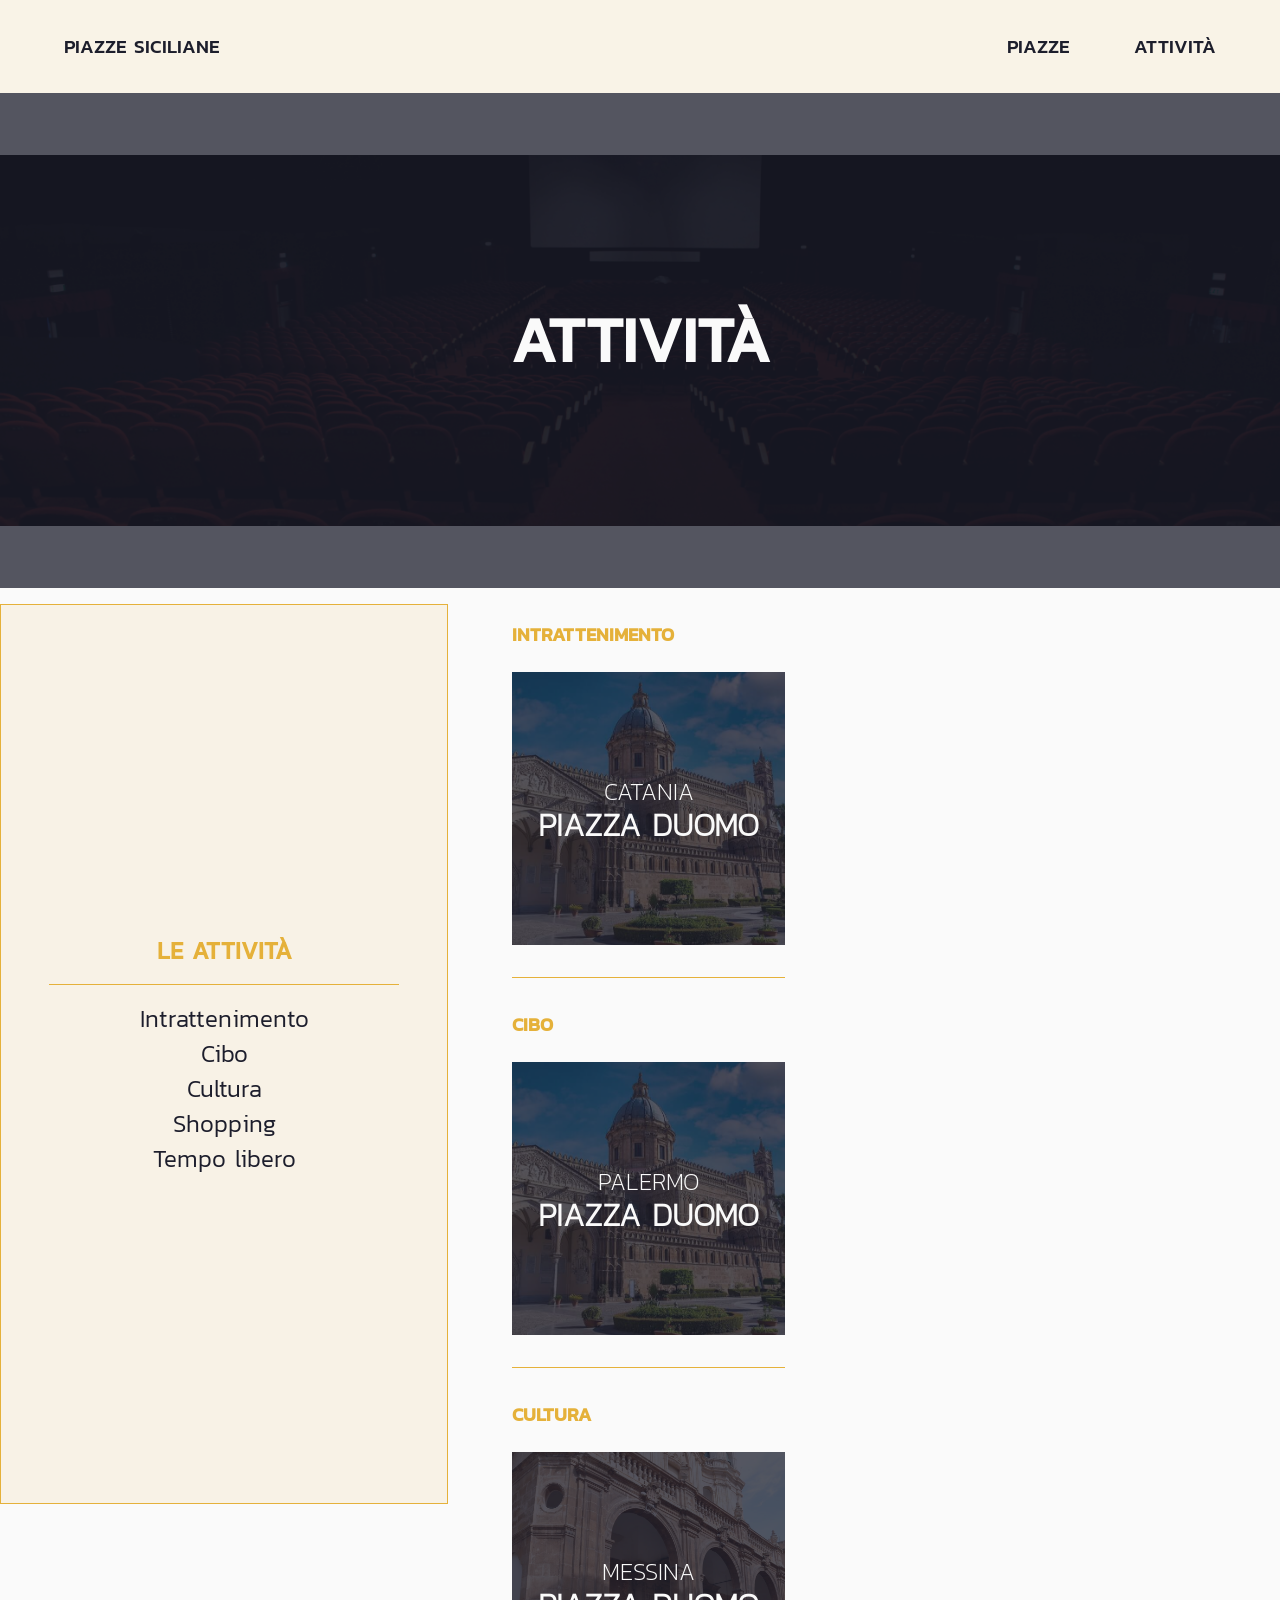
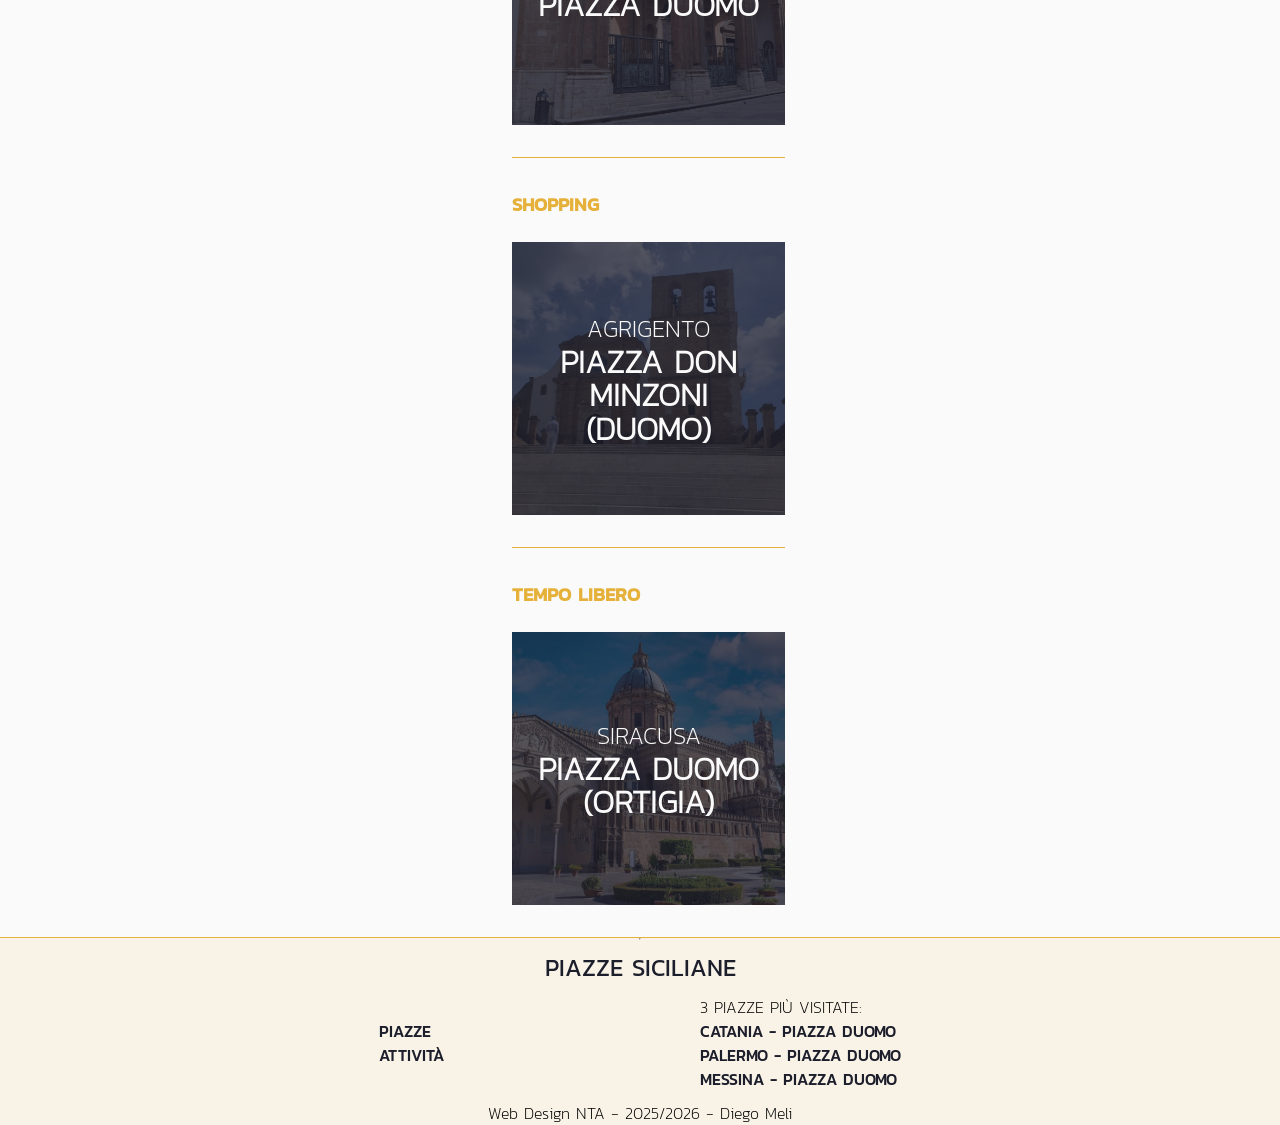
==== attivita.html @ 38289d0e "responsive" ====
<!DOCTYPE html>
<html lang="en">
<head>
    <meta charset="UTF-8">
    <meta name="viewport" content="width=device-width, initial-scale=1.0">
    <title>Home</title>
    <link rel="stylesheet" href="style.css">
</head>
<body>
    <nav>
        <div class="nav_logo">
            <a href="index.html">Piazze siciliane</a>
        </div>
        <div class="nav_link">
            <ul>
                <li><a href="piazze.html">Piazze</a></li>
                <li><a href="attivita.html">Attività</a></li>
            </ul>
        </div>
    </nav>
    <header>
        <img src="img/ATTIVITA_HERO.png" alt="">
        <h1>Attività</h1>
    </header>

    <section class="menu">
        <menu>
            <h1>Le Attività</h1>
            <hr>
            <ul>
                <li><a href="#intrattenimento">Intrattenimento</a></li>
                <li><a href="#cibo">Cibo</a></li>
                <li><a href="#cultura">Cultura</a></li>
                <li><a href="#shopping">Shopping</a></li>
                <li><a href="#tempolibero">Tempo libero</a></li>
            </ul>
        </menu>
        <section class="lista_piazze">
            <div id="intrattenimento" class="provincia">
                <h1>Intrattenimento</h1>
                <article class="card">
                    <img src="img/pianadellacattedralepalermo.jpg" alt="">
                    <a href="catania_piazza_duomo.html">
                        <p>Catania</p>
                        <h1>Piazza Duomo</h1>
                    </a>
                </article>
            </div>
            <hr>
            <div id="cibo" class="provincia">
                <h1>Cibo</h1>
                <article class="card">
                    <img src="img/pianadellacattedralepalermo.jpg" alt="">
                    <a href="catania_piazza_duomo.html">
                        <p>Palermo</p>
                        <h1>Piazza Duomo</h1>
                    </a>
                </article>                
            </div>
            <hr>
            <div id="cultura" class="provincia">
                <h1>Cultura</h1>
                <article class="card">
                    <img src="img/piazzasanlorenzotrapani.jpg" alt="">
                    <a href="catania_piazza_duomo.html">
                        <p>Messina</p>
                        <h1>Piazza Duomo</h1>
                    </a>
                </article>                
            </div>
            <hr>
            <div id="shopping" class="provincia">
                <h1>Shopping</h1>
                <article class="card">
                    <img src="img/piazzadonminzoniagrigento.webp" alt="">
                    <a href="catania_piazza_duomo.html">
                        <p>Agrigento</p>
                        <h1>Piazza Don Minzoni<br>(Duomo)</h1>
                    </a>
                </article>                
            </div>
            <hr>
            <div id="tempolibero" class="provincia">
                <h1>Tempo Libero</h1>
                <article class="card">
                    <img src="img/pianadellacattedralepalermo.jpg" alt="">
                    <a href="catania_piazza_duomo.html">
                        <p>Siracusa</p>
                        <h1>Piazza Duomo (Ortigia)</h1>
                    </a>
                </article>              
            </div>
        </section>
    </section>

    <footer>
        <hr>
        <div class="footer_logo">
            <a href="index.html">Piazze siciliane</a>
        </div>
        <div class="footer_link">
            <div class="footer_link_pages">
                <a href="piazze.html">Piazze</a>
                <a href="attivita.html">Attività</a>
            </div>
            <div class="footer_link_piazze">
                <p>3 piazze più visitate:</p>
                <a href="">Catania - Piazza Duomo</a>
                <a href="">Palermo - Piazza Duomo</a>
                <a href="">Messina - Piazza Duomo</a>
            </div>
        </div>
        <p>Web Design NTA - 2025/2026 - Diego Meli</p>
    </footer>
</body>
</html>
---- style.css ----
@font-face {
    font-family: 'Kanit Regular';
    font-style: normal;
    font-weight: normal;
    src: local('Kanit Regular'), url('fonts/Kanit-Regular.woff') format('woff');
    }
    
    @font-face {
    font-family: 'Kanit ExtraLight';
    font-style: normal;
    font-weight: normal;
    src: local('Kanit ExtraLight'), url('fonts/Kanit-ExtraLight.woff') format('woff');
    }

    @font-face {
    font-family: 'Kanit Light';
    font-style: normal;
    font-weight: normal;
    src: local('Kanit Light'), url('fonts/Kanit-Light.woff') format('woff');
    }
    
    @font-face {
    font-family: 'Kanit Medium';
    font-style: normal;
    font-weight: normal;
    src: local('Kanit Medium'), url('fonts/Kanit-Medium.woff') format('woff');
    }
    
:root {
  --bg_color: #FAFAFA;
  --main_color: #1D1E2C;
  --secondary_color: #E5B13A;
}

* {
	box-sizing: border-box;
    -webkit-font-smoothing: antialiased;
    -moz-osx-font-smoothing: grayscale;
}

html {
	box-sizing: border-box; /* il comportamento di default è content-box, con border-box, larghezza e altezza includono anche il padding e i bordi, rendendo più intutivo il calcolo delle dimensioni */
    background-color: var(--bg_color);
}

body {
    margin: 0;
    font-family: 'Kanit Medium' ,system-ui, -apple-system, BlinkMacSystemFont, 'Segoe UI', Roboto, Oxygen, Ubuntu, Cantarell, 'Open Sans', 'Helvetica Neue', sans-serif;
}

h1, h2, h3, h4, h5, h6, p, ul, ol, hr {
    margin: 0;
    padding: 0;
}

ul {
    list-style-type: none;
}

img {
    max-width: 100%;
    display: block;
}

.contenitore {
	max-width: 1100px; /* o quello che volete */
	margin: 0 auto; /* per centrare quel contenitore nella pagina */
}

nav a {
    text-decoration: none;
    color: var(--main_color);
}

nav {
    text-transform: uppercase;
    display: flex;
    justify-content: space-between;
    align-items: center;
    padding: 32px 64px;
    font-size: 1.2rem;
    background-color: color-mix(in srgb, var(--secondary_color) 10%, transparent);
}

.nav_link ul {
    display: flex;
    gap: 64px;
}

.nav_link li:hover {
    text-decoration: underline;
}

header {
    position: relative;
    display: grid;
    grid-template-rows: 55vh;
    align-items: center;
    justify-content: center;
    overflow: hidden;
}

header img {
    grid-area: 1 / 1;
    width: 100%;
    object-fit: cover;
}

header h1 {
    grid-area: 1 / 1;
    z-index: 2;
    text-align: center;
    color: var(--bg_color);
    text-transform: uppercase;
    font-size: 5vw;
    line-height: 104%;
    letter-spacing: 0%;
    font-family: 'Kanit Regular' ,system-ui, -apple-system, BlinkMacSystemFont, 'Segoe UI', Roboto, Oxygen, Ubuntu, Cantarell, 'Open Sans', 'Helvetica Neue', sans-serif;
}

header::after {
    content: '';
    grid-area: 1 / 1;
    z-index: 1;
    width: 100%;
    height: 100%;
    background-color: color-mix(in srgb, var(--main_color) 75%, transparent);
}

.info {
    display: flex;
    flex-direction: column;
    gap: 6px;
    padding-top: 6px;
}

.info hr {
    background-color: var(--secondary_color);
    border: none;
    height: 1px;
}

.info_dx {
    display: flex;
    align-items: center;
    height: 60vh;
    gap: 30px;
    padding-right: 64px;
}

.info_dx img {
    height: 100%;
    width: 60%;
    object-fit: cover;
}

.info_dx_txt {
    width: 40%;
}

.info_sx {
    display: flex;
    align-items: center;
    justify-content: right;
    height: 60vh;
    gap: 30px;
    padding-left: 64px;
}

.info_sx img {
    height: 100%;
    width: 60%;
    object-fit: cover;
}

.info_sx_txt {
    text-align: right;
    width: 40%;
}

.info_dx_txt h1, .info_sx_txt h1 {
    font-family: 'Kanit Regular' ,system-ui, -apple-system, BlinkMacSystemFont, 'Segoe UI', Roboto, Oxygen, Ubuntu, Cantarell, 'Open Sans', 'Helvetica Neue', sans-serif;
    font-size: 2.2vw;
    text-transform: uppercase;
    color: var(--secondary_color);
    letter-spacing: 0%;
}

.info_dx_txt p, .info_sx_txt p {
    font-family: 'Kanit Light' ,system-ui, -apple-system, BlinkMacSystemFont, 'Segoe UI', Roboto, Oxygen, Ubuntu, Cantarell, 'Open Sans', 'Helvetica Neue', sans-serif;
    font-size: 1.15vw;
    color: var(--main_color);
    letter-spacing: 0%;
}

.piazze_importanti {
    display: flex;
    flex-direction: column;
    gap: 32px;
    align-items: center;
    justify-content: center;
    padding: 100px;
}

.piazze_importanti {
    text-transform: uppercase;
    color: var(--secondary_color);
    font-family: 'Kanit Regular', system-ui, -apple-system, BlinkMacSystemFont, 'Segoe UI', Roboto, Oxygen, Ubuntu, Cantarell, 'Open Sans', 'Helvetica Neue', sans-serif;
}

.piazze {
    display: flex;
    gap: 64px;
    align-items: center;
    justify-content: center;
}

.card {
    position: relative;
    height: 273px;
    width: 273px;
    display: grid;
    align-items: center;
    justify-content: center;
    transition: transform 0.4s ease;
}

.card::after {
    content: '';
    grid-area: 1 / 1;
    z-index: 1;
    width: 100%;
    height: 100%;
    background-color: color-mix(in srgb, var(--main_color) 75%, transparent);
    transition: transform 0.4s ease;
}

.card a {
    position: absolute;
    inset: 0;
    text-decoration: none;
    color: var(--bg_color);
    display: flex;
    flex-direction: column;
    justify-content: center;
    align-items: center;
    z-index: 2;
    font-family: 'Kanit ExtraLight', system-ui, -apple-system, BlinkMacSystemFont, 'Segoe UI', Roboto, Oxygen, Ubuntu, Cantarell, 'Open Sans', 'Helvetica Neue', sans-serif;
    transition: transform 0.4s ease;
}

.card a h1 {
    text-transform: uppercase;
    font-size: 2rem;
    text-align: center;
    line-height: 104%;
}

.card a p {
    font-size: 1.5rem;
}


.card img {
    grid-area: 1 / 1;
    height: 100%;
    width: 100%;
    object-fit: cover;
    transition: transform 0.4s ease;
}

.card:hover {
    transform: scale(1.05);
}

.menu {
    display: flex;
    gap: 64px;
}

menu {
    width: 35%;
    height: 100vh;
    position: sticky;
    top: 0;
    align-self: flex-start;
    max-height: 100vh;
    background-color: color-mix(in srgb, var(--secondary_color) 10%, transparent);
    display: flex;
    flex-direction: column;
    align-items: center;
    justify-content: center;
    gap: 16px;
    padding: 32px 0;
    border: 1px solid var(--secondary_color);
}

menu h1 {
    text-transform: uppercase;
    color: var(--secondary_color);
    font-family: 'Kanit Regular', system-ui, -apple-system, BlinkMacSystemFont, 'Segoe UI', Roboto, Oxygen, Ubuntu, Cantarell, 'Open Sans', 'Helvetica Neue', sans-serif;
}

menu hr {
    background-color: var(--secondary_color);
    border: none;
    height: 1px;
    width: 350px;
}

menu a {
    text-decoration: none;
    color: var(--main_color);
    font-size: 1.5rem;
    font-family: 'Kanit Light', system-ui, -apple-system, BlinkMacSystemFont, 'Segoe UI', Roboto, Oxygen, Ubuntu, Cantarell, 'Open Sans', 'Helvetica Neue', sans-serif;
}

menu a:hover {
    text-decoration: underline;
}

menu ul {
    display: flex;
    flex-direction: column;
    align-items: center;
    justify-content: center;
}

.lista_piazze {
    text-transform: uppercase;
    color: var(--secondary_color);
    padding: 32px 0;
    display: flex;
    flex-direction: column;
    gap: 32px;
}

.lista_piazze hr {
    background-color: var(--secondary_color);
    border: none;
    height: 1px;
}

.provincia {
    display: flex;
    flex-direction: column;
    gap: 24px;
}

.cards {
    display: flex;
    gap: 12px;
}

footer {
    background-color: color-mix(in srgb, var(--secondary_color) 10%, transparent);
    display: flex;
    flex-direction: column;
    align-items: center;
    justify-content: center;
    border-top: 1px solid var(--secondary_color);
}

footer a {
    text-decoration: none;
    text-transform: uppercase;
    color: var(--main_color);
}

.footer_logo {
    padding: 10px 0 0 0;
    font-size: 1.5rem;
    font-family: 'Kanit Regular', system-ui, -apple-system, BlinkMacSystemFont, 'Segoe UI', Roboto, Oxygen, Ubuntu, Cantarell, 'Open Sans', 'Helvetica Neue', sans-serif;
}

.footer_link {
    display: flex;
    align-items: center;
    justify-content: center;
    gap: 256px;
    padding: 10px 0;
}

.footer_link a:hover {
    text-decoration: underline;
}

.footer_link_pages {
    display: flex;
    flex-direction: column;
}

.footer_link_piazze {
    display: flex;
    flex-direction: column;
    text-transform: uppercase;
}

footer p {
    font-family: 'Kanit ExtraLight', system-ui, -apple-system, BlinkMacSystemFont, 'Segoe UI', Roboto, Oxygen, Ubuntu, Cantarell, 'Open Sans', 'Helvetica Neue', sans-serif;
}

@media (max-width:600px) /* o la misura che volete */  {
    
}
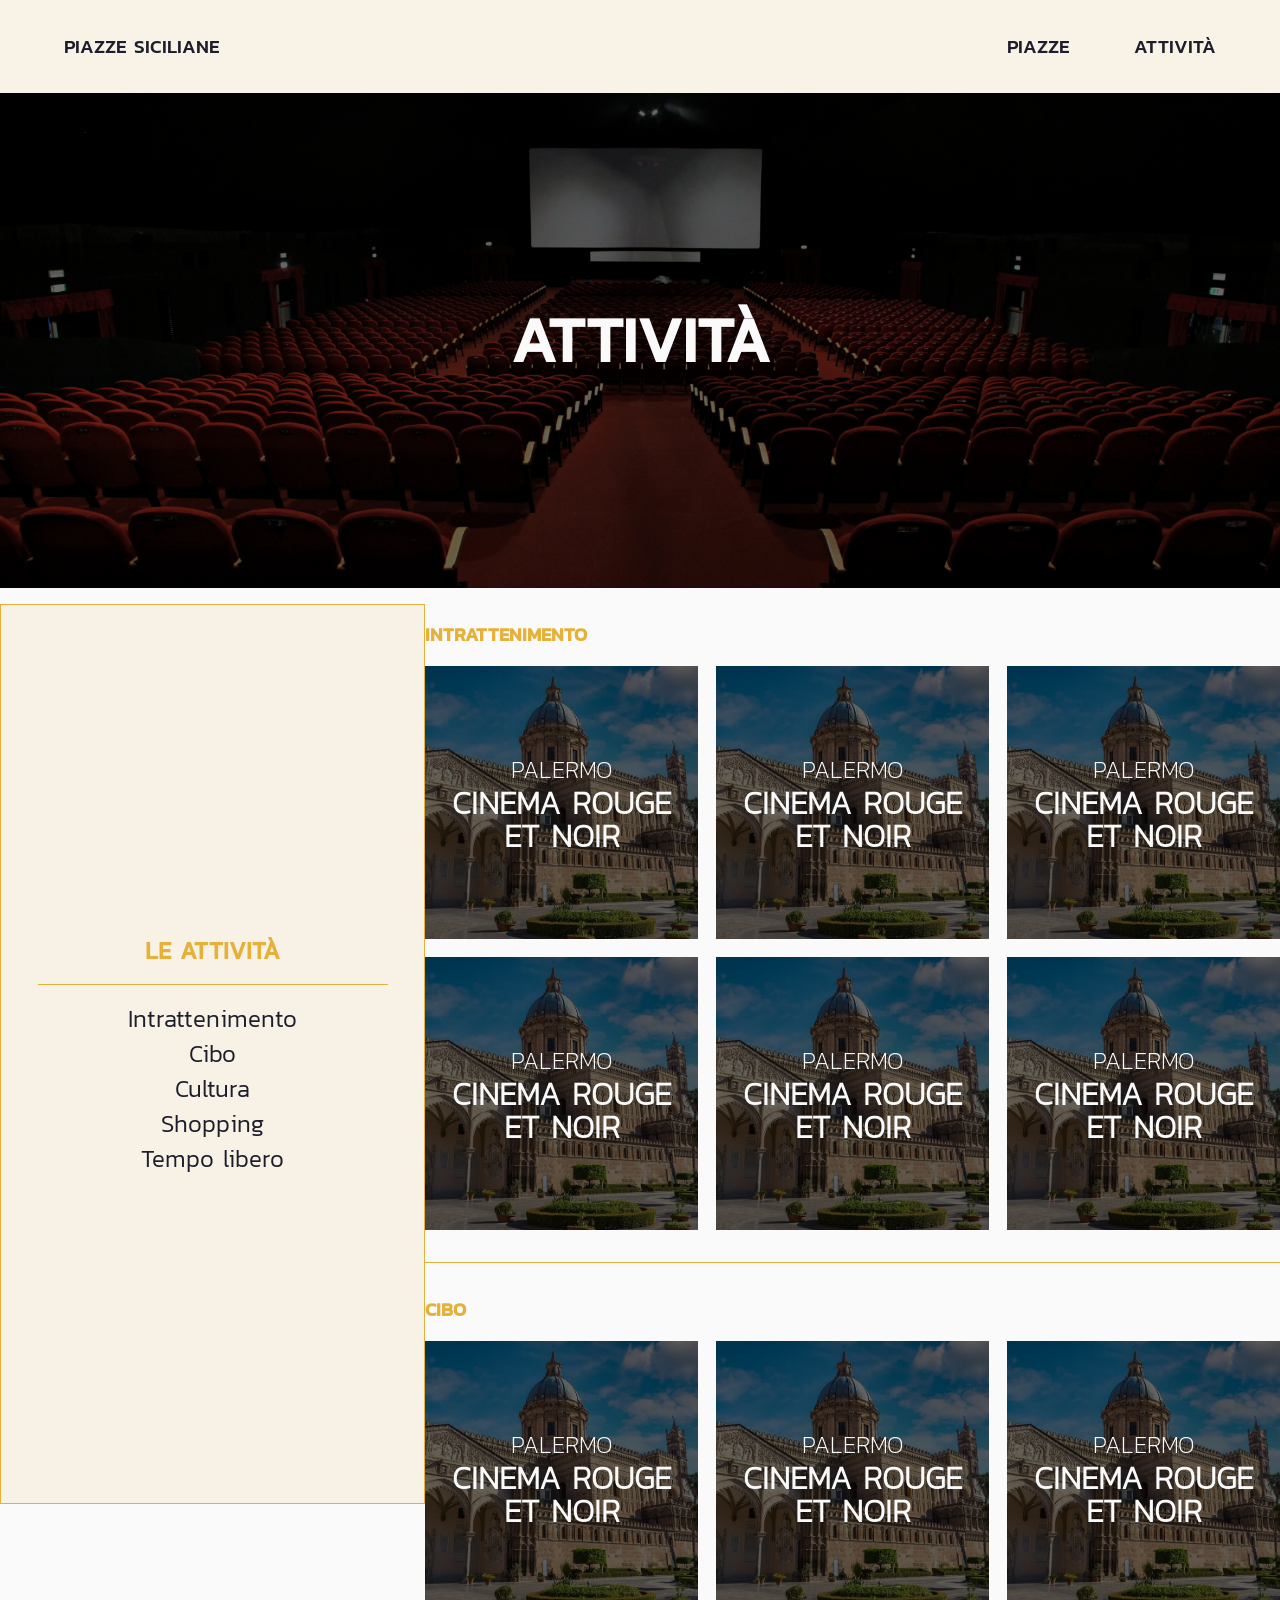
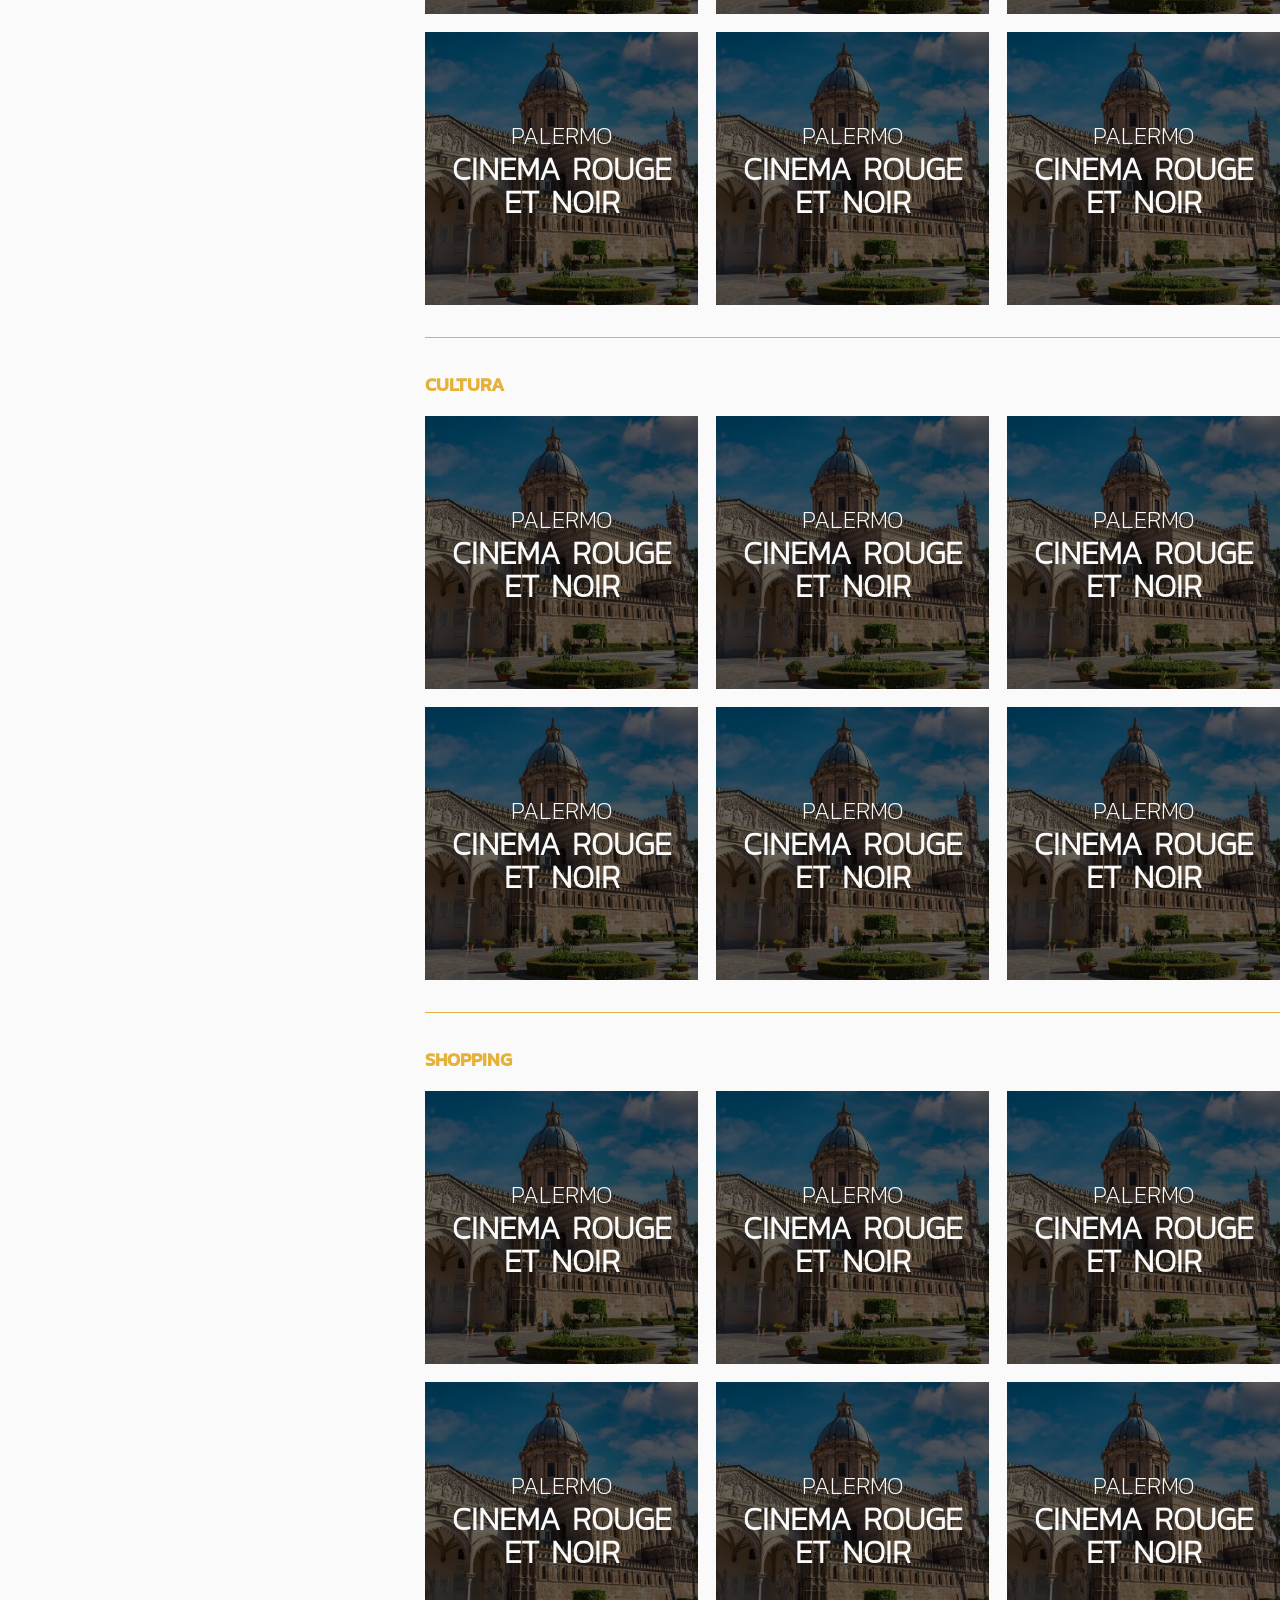
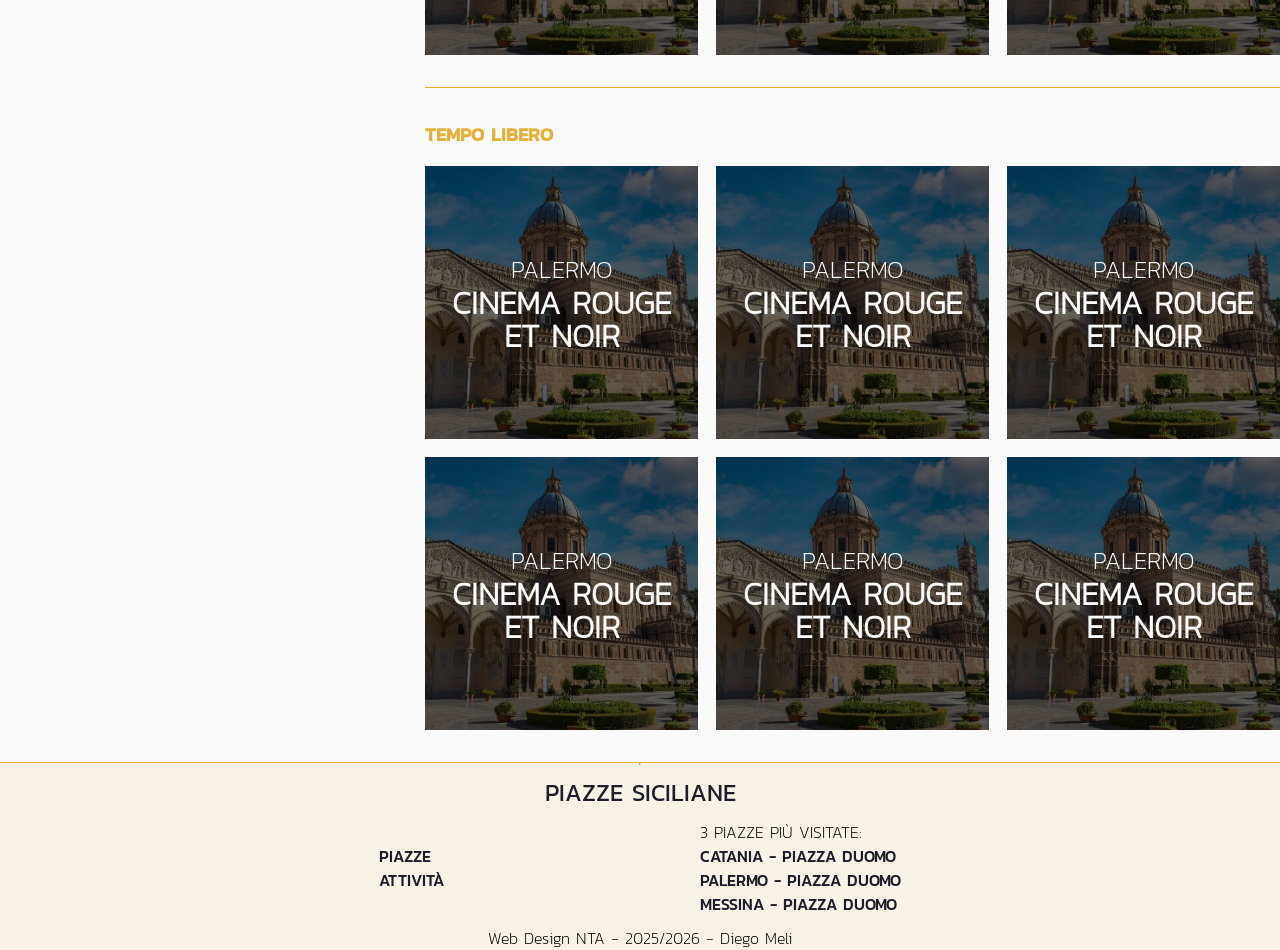
==== commit 338372d3: "header nuovo" ====
--- a/attivita.html
+++ b/attivita.html
@@ -19,7 +19,7 @@
         </div>
     </nav>
     <header>
-        <img src="img/ATTIVITA_HERO.png" alt="">
+        <img src="img/header/ATTIVITA_HEADER.jpg" alt="">
         <h1>Attività</h1>
     </header>
 
@@ -38,57 +38,252 @@
         <section class="lista_piazze">
             <div id="intrattenimento" class="provincia">
                 <h1>Intrattenimento</h1>
-                <article class="card">
-                    <img src="img/pianadellacattedralepalermo.jpg" alt="">
-                    <a href="catania_piazza_duomo.html">
-                        <p>Catania</p>
-                        <h1>Piazza Duomo</h1>
-                    </a>
-                </article>
+                <div class="lista_card">
+                    <article class="card" id="card_attivita">
+                        <img src="img/piazze/pianadellacattedralepalermo.jpg" alt="">
+                        <a href="piazze/palermo_piana_cattedrale.html">
+                            <p>Palermo</p>
+                            <h1>Cinema Rouge<br>et Noir</h1>
+                        </a>
+                    </article>
+                    <article class="card">
+                        <img src="img/piazze/pianadellacattedralepalermo.jpg" alt="">
+                        <a href="piazze/palermo_piana_cattedrale.html">
+                            <p>Palermo</p>
+                            <h1>Cinema Rouge<br>et Noir</h1>
+                        </a>
+                    </article>
+                    <article class="card">
+                        <img src="img/piazze/pianadellacattedralepalermo.jpg" alt="">
+                        <a href="piazze/palermo_piana_cattedrale.html">
+                            <p>Palermo</p>
+                            <h1>Cinema Rouge<br>et Noir</h1>
+                        </a>
+                    </article>
+                </div>
+                <div class="lista_card">
+                    <article class="card">
+                        <img src="img/piazze/pianadellacattedralepalermo.jpg" alt="">
+                        <a href="piazze/palermo_piana_cattedrale.html">
+                            <p>Palermo</p>
+                            <h1>Cinema Rouge<br>et Noir</h1>
+                        </a>
+                    </article>
+                    <article class="card">
+                        <img src="img/piazze/pianadellacattedralepalermo.jpg" alt="">
+                        <a href="piazze/palermo_piana_cattedrale.html">
+                            <p>Palermo</p>
+                            <h1>Cinema Rouge<br>et Noir</h1>
+                        </a>
+                    </article>
+                    <article class="card">
+                        <img src="img/piazze/pianadellacattedralepalermo.jpg" alt="">
+                        <a href="piazze/palermo_piana_cattedrale.html">
+                            <p>Palermo</p>
+                            <h1>Cinema Rouge<br>et Noir</h1>
+                        </a>
+                    </article>
+                </div>
             </div>
             <hr>
             <div id="cibo" class="provincia">
                 <h1>Cibo</h1>
-                <article class="card">
-                    <img src="img/pianadellacattedralepalermo.jpg" alt="">
-                    <a href="catania_piazza_duomo.html">
-                        <p>Palermo</p>
-                        <h1>Piazza Duomo</h1>
-                    </a>
-                </article>                
+                <div class="lista_card">
+                    <article class="card">
+                        <img src="img/piazze/pianadellacattedralepalermo.jpg" alt="">
+                        <a href="piazze/palermo_piana_cattedrale.html">
+                            <p>Palermo</p>
+                            <h1>Cinema Rouge<br>et Noir</h1>
+                        </a>
+                    </article>
+                    <article class="card">
+                        <img src="img/piazze/pianadellacattedralepalermo.jpg" alt="">
+                        <a href="piazze/palermo_piana_cattedrale.html">
+                            <p>Palermo</p>
+                            <h1>Cinema Rouge<br>et Noir</h1>
+                        </a>
+                    </article>
+                    <article class="card">
+                        <img src="img/piazze/pianadellacattedralepalermo.jpg" alt="">
+                        <a href="piazze/palermo_piana_cattedrale.html">
+                            <p>Palermo</p>
+                            <h1>Cinema Rouge<br>et Noir</h1>
+                        </a>
+                    </article>
+                </div>
+                <div class="lista_card">
+                    <article class="card">
+                        <img src="img/piazze/pianadellacattedralepalermo.jpg" alt="">
+                        <a href="piazze/palermo_piana_cattedrale.html">
+                            <p>Palermo</p>
+                            <h1>Cinema Rouge<br>et Noir</h1>
+                        </a>
+                    </article>
+                    <article class="card">
+                        <img src="img/piazze/pianadellacattedralepalermo.jpg" alt="">
+                        <a href="piazze/palermo_piana_cattedrale.html">
+                            <p>Palermo</p>
+                            <h1>Cinema Rouge<br>et Noir</h1>
+                        </a>
+                    </article>
+                    <article class="card">
+                        <img src="img/piazze/pianadellacattedralepalermo.jpg" alt="">
+                        <a href="piazze/palermo_piana_cattedrale.html">
+                            <p>Palermo</p>
+                            <h1>Cinema Rouge<br>et Noir</h1>
+                        </a>
+                    </article>
+                </div>             
             </div>
             <hr>
             <div id="cultura" class="provincia">
                 <h1>Cultura</h1>
-                <article class="card">
-                    <img src="img/piazzasanlorenzotrapani.jpg" alt="">
-                    <a href="catania_piazza_duomo.html">
-                        <p>Messina</p>
-                        <h1>Piazza Duomo</h1>
-                    </a>
-                </article>                
+                <div class="lista_card">
+                    <article class="card">
+                        <img src="img/piazze/pianadellacattedralepalermo.jpg" alt="">
+                        <a href="piazze/palermo_piana_cattedrale.html">
+                            <p>Palermo</p>
+                            <h1>Cinema Rouge<br>et Noir</h1>
+                        </a>
+                    </article>
+                    <article class="card">
+                        <img src="img/piazze/pianadellacattedralepalermo.jpg" alt="">
+                        <a href="piazze/palermo_piana_cattedrale.html">
+                            <p>Palermo</p>
+                            <h1>Cinema Rouge<br>et Noir</h1>
+                        </a>
+                    </article>
+                    <article class="card">
+                        <img src="img/piazze/pianadellacattedralepalermo.jpg" alt="">
+                        <a href="piazze/palermo_piana_cattedrale.html">
+                            <p>Palermo</p>
+                            <h1>Cinema Rouge<br>et Noir</h1>
+                        </a>
+                    </article>
+                </div>
+                <div class="lista_card">
+                    <article class="card">
+                        <img src="img/piazze/pianadellacattedralepalermo.jpg" alt="">
+                        <a href="piazze/palermo_piana_cattedrale.html">
+                            <p>Palermo</p>
+                            <h1>Cinema Rouge<br>et Noir</h1>
+                        </a>
+                    </article>
+                    <article class="card">
+                        <img src="img/piazze/pianadellacattedralepalermo.jpg" alt="">
+                        <a href="piazze/palermo_piana_cattedrale.html">
+                            <p>Palermo</p>
+                            <h1>Cinema Rouge<br>et Noir</h1>
+                        </a>
+                    </article>
+                    <article class="card">
+                        <img src="img/piazze/pianadellacattedralepalermo.jpg" alt="">
+                        <a href="piazze/palermo_piana_cattedrale.html">
+                            <p>Palermo</p>
+                            <h1>Cinema Rouge<br>et Noir</h1>
+                        </a>
+                    </article>
+                </div>                
             </div>
             <hr>
             <div id="shopping" class="provincia">
                 <h1>Shopping</h1>
-                <article class="card">
-                    <img src="img/piazzadonminzoniagrigento.webp" alt="">
-                    <a href="catania_piazza_duomo.html">
-                        <p>Agrigento</p>
-                        <h1>Piazza Don Minzoni<br>(Duomo)</h1>
-                    </a>
-                </article>                
+                 <div class="lista_card">
+                    <article class="card">
+                        <img src="img/piazze/pianadellacattedralepalermo.jpg" alt="">
+                        <a href="piazze/palermo_piana_cattedrale.html">
+                            <p>Palermo</p>
+                            <h1>Cinema Rouge<br>et Noir</h1>
+                        </a>
+                    </article>
+                    <article class="card">
+                        <img src="img/piazze/pianadellacattedralepalermo.jpg" alt="">
+                        <a href="piazze/palermo_piana_cattedrale.html">
+                            <p>Palermo</p>
+                            <h1>Cinema Rouge<br>et Noir</h1>
+                        </a>
+                    </article>
+                    <article class="card">
+                        <img src="img/piazze/pianadellacattedralepalermo.jpg" alt="">
+                        <a href="piazze/palermo_piana_cattedrale.html">
+                            <p>Palermo</p>
+                            <h1>Cinema Rouge<br>et Noir</h1>
+                        </a>
+                    </article>
+                </div>
+                <div class="lista_card">
+                    <article class="card">
+                        <img src="img/piazze/pianadellacattedralepalermo.jpg" alt="">
+                        <a href="piazze/palermo_piana_cattedrale.html">
+                            <p>Palermo</p>
+                            <h1>Cinema Rouge<br>et Noir</h1>
+                        </a>
+                    </article>
+                    <article class="card">
+                        <img src="img/piazze/pianadellacattedralepalermo.jpg" alt="">
+                        <a href="piazze/palermo_piana_cattedrale.html">
+                            <p>Palermo</p>
+                            <h1>Cinema Rouge<br>et Noir</h1>
+                        </a>
+                    </article>
+                    <article class="card">
+                        <img src="img/piazze/pianadellacattedralepalermo.jpg" alt="">
+                        <a href="piazze/palermo_piana_cattedrale.html">
+                            <p>Palermo</p>
+                            <h1>Cinema Rouge<br>et Noir</h1>
+                        </a>
+                    </article>
+                </div>               
             </div>
             <hr>
             <div id="tempolibero" class="provincia">
                 <h1>Tempo Libero</h1>
-                <article class="card">
-                    <img src="img/pianadellacattedralepalermo.jpg" alt="">
-                    <a href="catania_piazza_duomo.html">
-                        <p>Siracusa</p>
-                        <h1>Piazza Duomo (Ortigia)</h1>
-                    </a>
-                </article>              
+                <div class="lista_card">
+                    <article class="card">
+                        <img src="img/piazze/pianadellacattedralepalermo.jpg" alt="">
+                        <a href="piazze/palermo_piana_cattedrale.html">
+                            <p>Palermo</p>
+                            <h1>Cinema Rouge<br>et Noir</h1>
+                        </a>
+                    </article>
+                    <article class="card">
+                        <img src="img/piazze/pianadellacattedralepalermo.jpg" alt="">
+                        <a href="piazze/palermo_piana_cattedrale.html">
+                            <p>Palermo</p>
+                            <h1>Cinema Rouge<br>et Noir</h1>
+                        </a>
+                    </article>
+                    <article class="card">
+                        <img src="img/piazze/pianadellacattedralepalermo.jpg" alt="">
+                        <a href="piazze/palermo_piana_cattedrale.html">
+                            <p>Palermo</p>
+                            <h1>Cinema Rouge<br>et Noir</h1>
+                        </a>
+                    </article>
+                </div>
+                <div class="lista_card">
+                    <article class="card">
+                        <img src="img/piazze/pianadellacattedralepalermo.jpg" alt="">
+                        <a href="piazze/palermo_piana_cattedrale.html">
+                            <p>Palermo</p>
+                            <h1>Cinema Rouge<br>et Noir</h1>
+                        </a>
+                    </article>
+                    <article class="card">
+                        <img src="img/piazze/pianadellacattedralepalermo.jpg" alt="">
+                        <a href="piazze/palermo_piana_cattedrale.html">
+                            <p>Palermo</p>
+                            <h1>Cinema Rouge<br>et Noir</h1>
+                        </a>
+                    </article>
+                    <article class="card">
+                        <img src="img/piazze/pianadellacattedralepalermo.jpg" alt="">
+                        <a href="piazze/palermo_piana_cattedrale.html">
+                            <p>Palermo</p>
+                            <h1>Cinema Rouge<br>et Noir</h1>
+                        </a>
+                    </article>
+                </div>            
             </div>
         </section>
     </section>
--- a/style.css
+++ b/style.css
@@ -124,7 +124,7 @@
     z-index: 1;
     width: 100%;
     height: 100%;
-    background-color: color-mix(in srgb, var(--main_color) 75%, transparent);
+    background-color: color-mix(in srgb, black 60%, transparent);
 }
 
 .info {
@@ -213,6 +213,11 @@
     gap: 64px;
     align-items: center;
     justify-content: center;
+}
+
+.lista_card {
+    display: flex;
+    gap: 18px;
 }
 
 .card {
@@ -231,7 +236,7 @@
     z-index: 1;
     width: 100%;
     height: 100%;
-    background-color: color-mix(in srgb, var(--main_color) 75%, transparent);
+    background-color: color-mix(in srgb, black 60%, transparent);
     transition: transform 0.4s ease;
 }
 
@@ -275,7 +280,6 @@
 
 .menu {
     display: flex;
-    gap: 64px;
 }
 
 menu {
@@ -333,6 +337,7 @@
     display: flex;
     flex-direction: column;
     gap: 32px;
+    margin: auto;
 }
 
 .lista_piazze hr {
@@ -344,7 +349,7 @@
 .provincia {
     display: flex;
     flex-direction: column;
-    gap: 24px;
+    gap: 18px;
 }
 
 .cards {
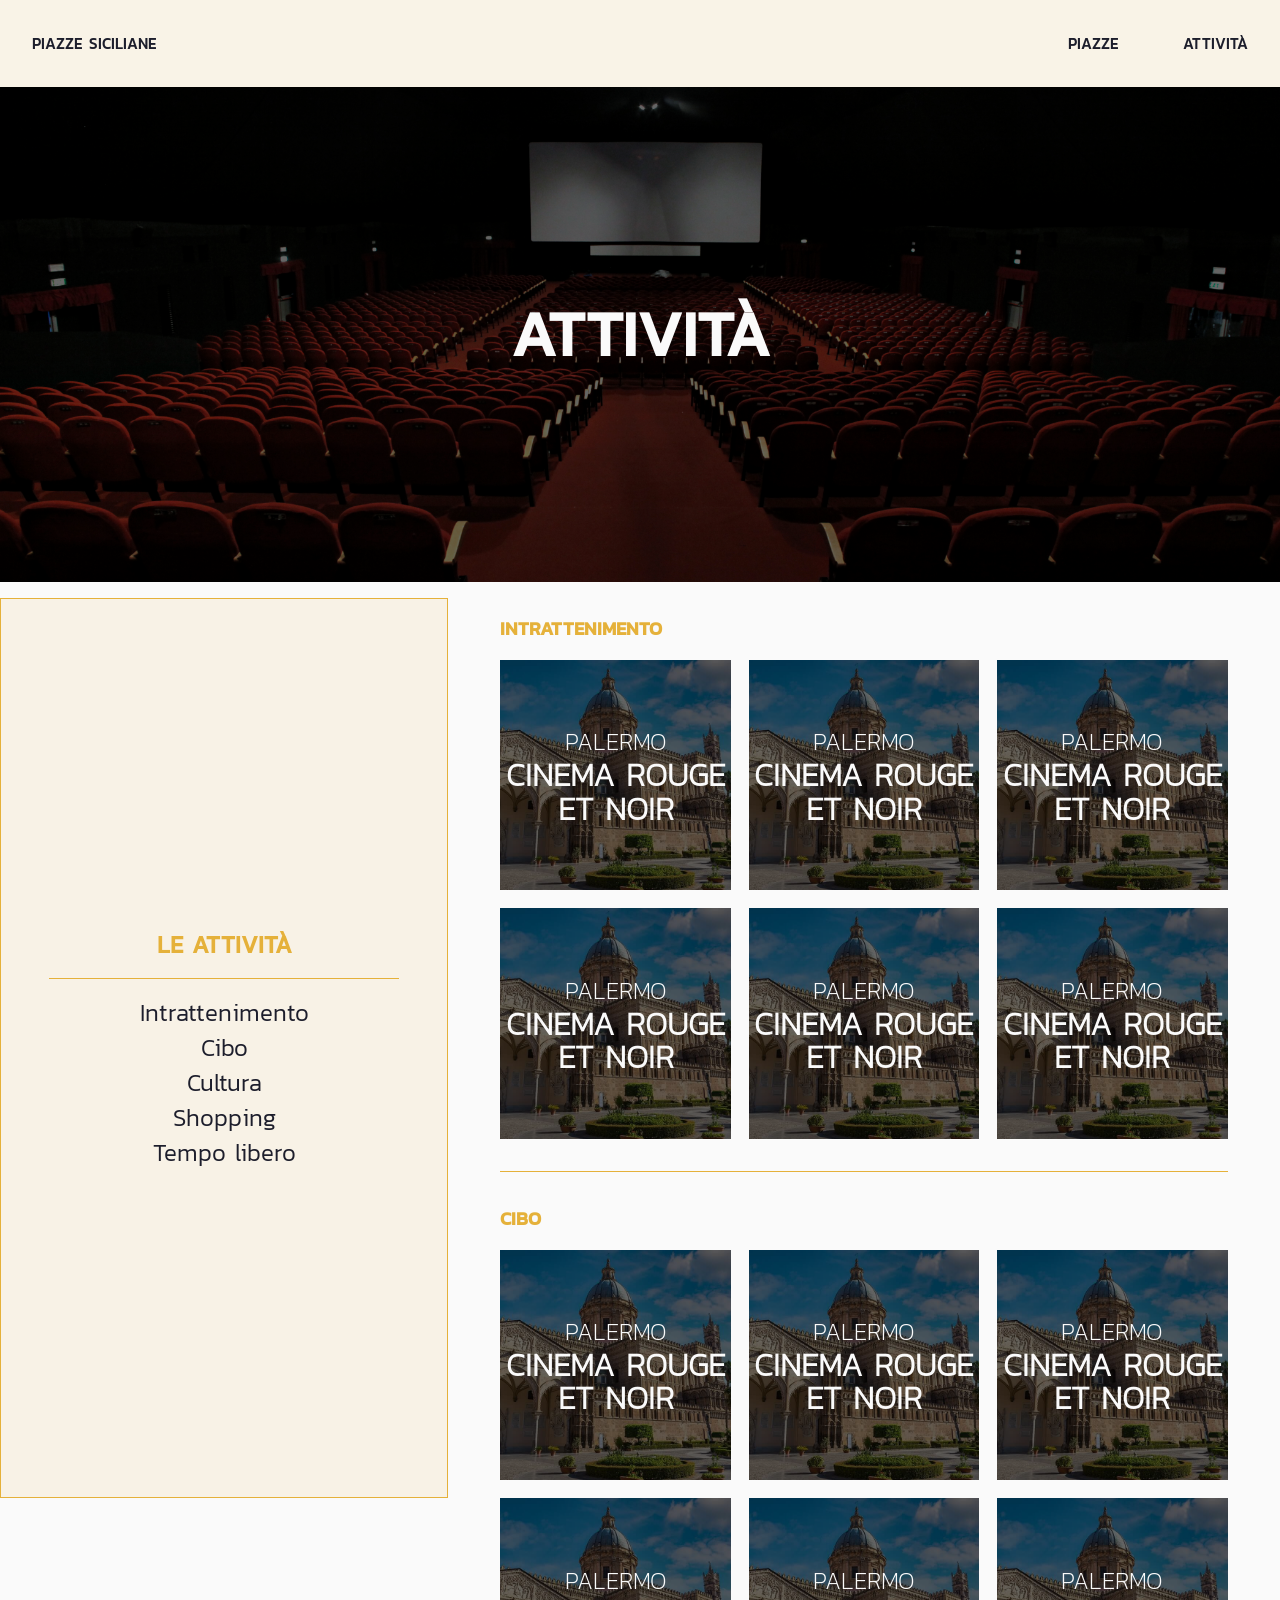
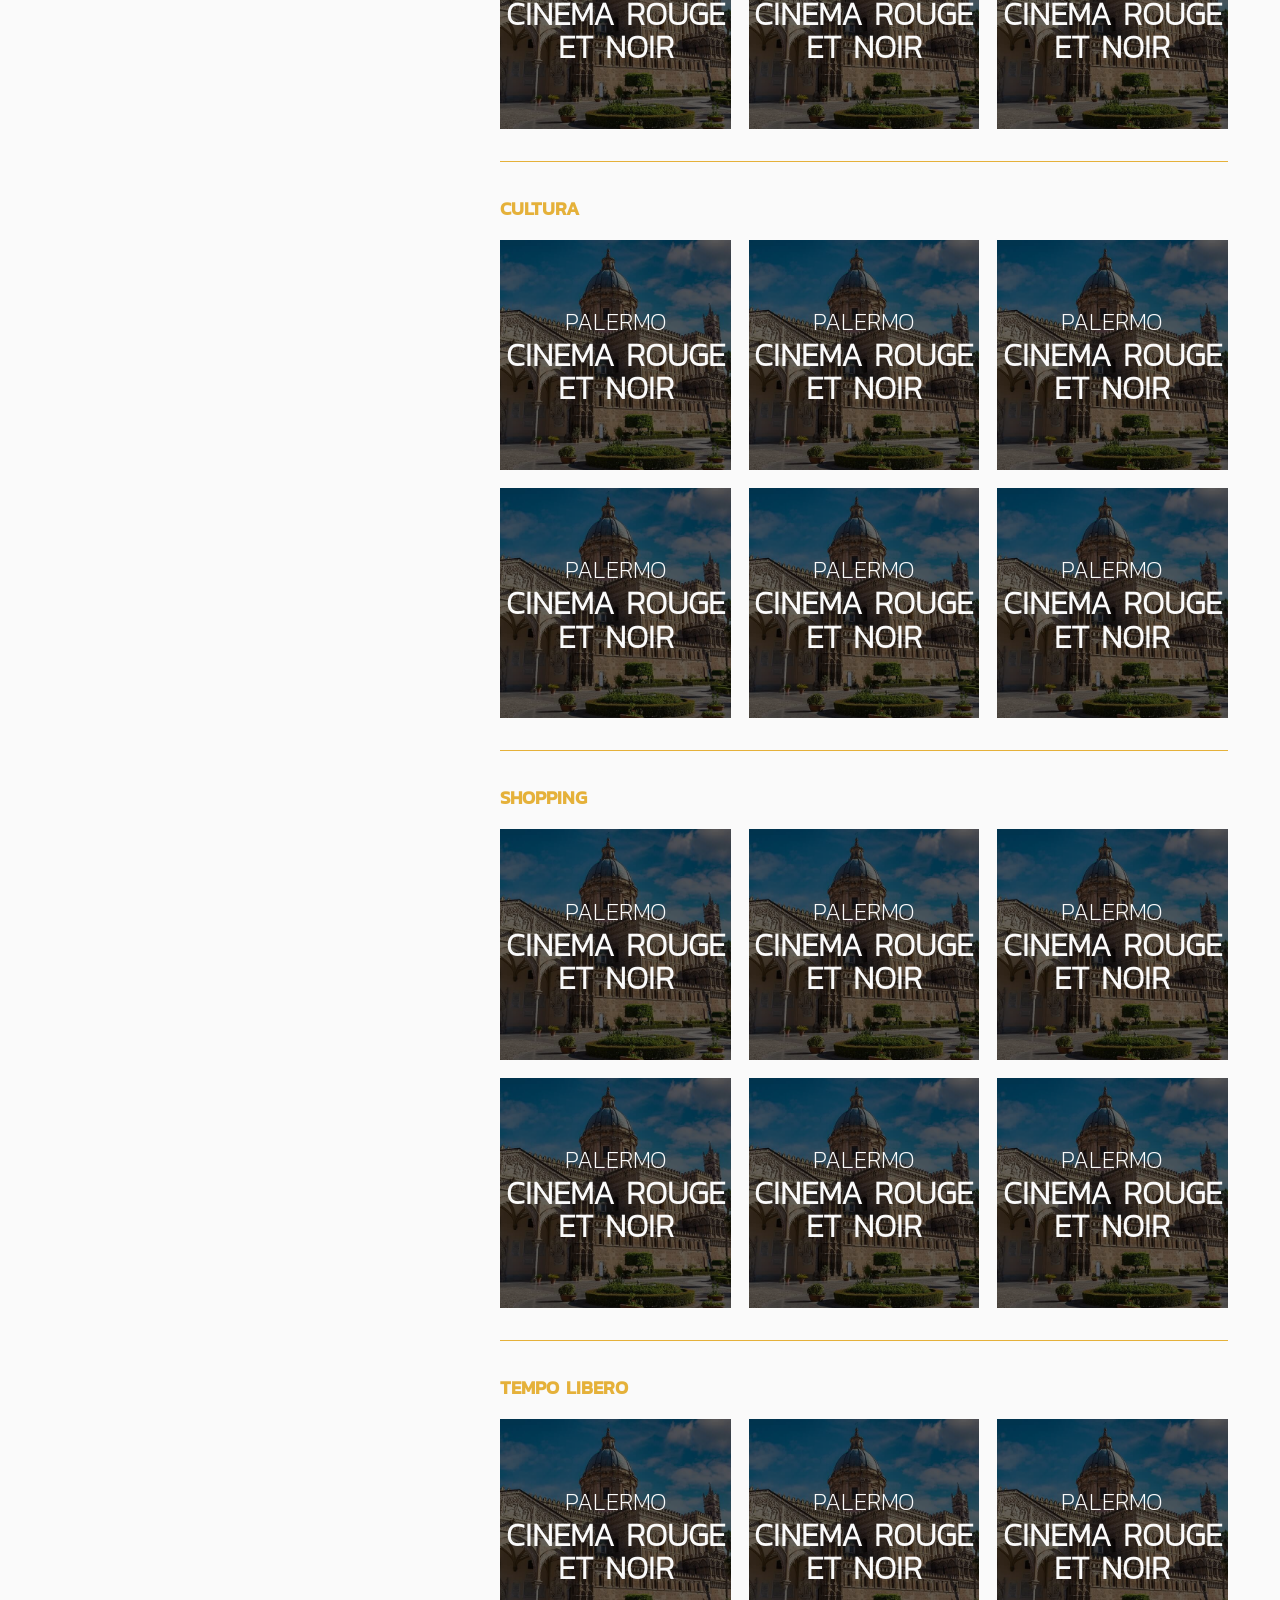
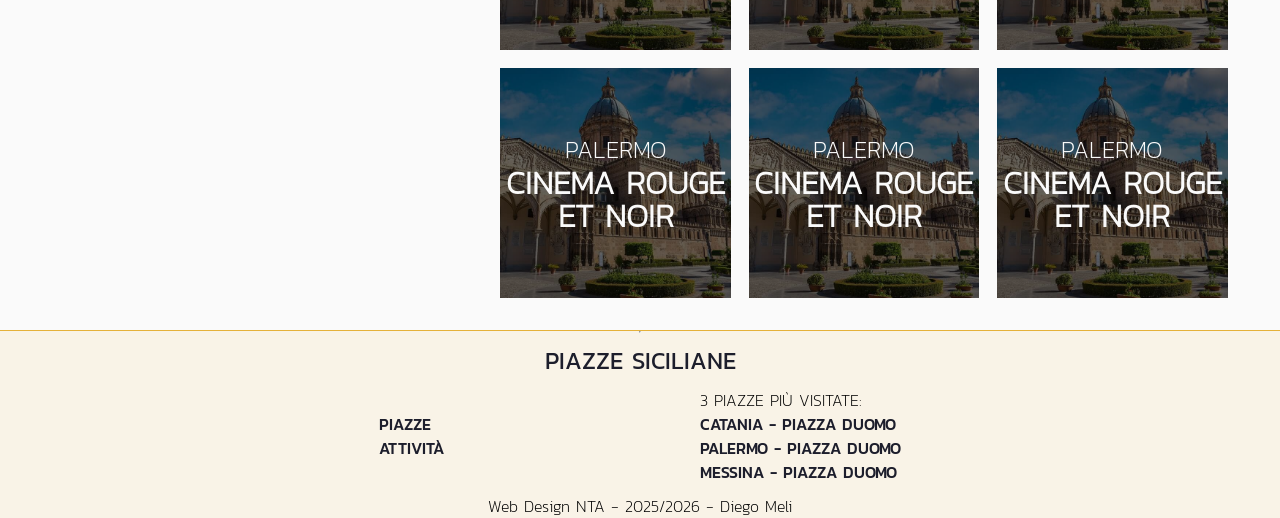
==== commit e0f2605c: "responsive home 600px" ====
--- a/attivita.html
+++ b/attivita.html
@@ -17,7 +17,25 @@
                 <li><a href="attivita.html">Attività</a></li>
             </ul>
         </div>
+
+        <input type="checkbox" id="burger_toggle" class="burger_toggle">
+
+        <label for="burger_toggle" class="burger">
+            <img src="img/BURGER_MENU.svg" alt="Menu">
+        </label>
+
+        <div class="overlay">
+            <label for="burger_toggle" class="overlay_close">
+                <img src="img/CLOSE.svg" alt="Chiudi">
+            </label>
+            <ul>
+                <li><a href="piazze.html">Piazze</a></li>
+                <li><a href="attivita.html">Attività</a></li>
+            </ul>
+        </div>
+
     </nav>
+
     <header>
         <img src="img/header/ATTIVITA_HEADER.jpg" alt="">
         <h1>Attività</h1>
--- a/style.css
+++ b/style.css
@@ -77,8 +77,8 @@
     display: flex;
     justify-content: space-between;
     align-items: center;
-    padding: 32px 64px;
-    font-size: 1.2rem;
+    padding: 32px 32px;
+    font-size: 1.2vw;
     background-color: color-mix(in srgb, var(--secondary_color) 10%, transparent);
 }
 
@@ -89,12 +89,74 @@
 
 .nav_link li:hover {
     text-decoration: underline;
+}
+
+.burger_toggle {
+    display: none;
+}
+
+.burger {
+    display: none;
+}
+
+.burger img {
+    width: 28px;
+    height: 28px;
+}
+
+.overlay {
+    position: fixed;
+    inset: 0;
+    background-color: var(--main_color);
+    z-index: 100;
+    display: flex;
+    flex-direction: column;
+    align-items: center;
+    justify-content: center;
+    gap: 48px;
+    opacity: 0;
+    pointer-events: none;
+    transition: opacity 0.4s ease;
+}
+
+.burger_toggle:checked ~ .overlay {
+    opacity: 1;
+    pointer-events: all;
+}
+
+.overlay ul {
+    display: flex;
+    flex-direction: column;
+    align-items: center;
+    gap: 32px;
+}
+
+.overlay a {
+    text-decoration: none;
+    color: var(--bg_color);
+    font-size: 8vw;
+    text-transform: uppercase;
+    font-family: 'Kanit Light', system-ui, sans-serif;
+}
+
+.overlay_close {
+    position: absolute;
+    top: 32px;
+    right: 40px;
+    color: var(--bg_color);
+    font-size: 2rem;
+}
+
+.overlay_close img {
+    width: 28px;
+    height: 28px;
 }
 
 header {
     position: relative;
     display: grid;
     grid-template-rows: 55vh;
+    grid-template-columns: 100vw;
     align-items: center;
     justify-content: center;
     overflow: hidden;
@@ -103,6 +165,7 @@
 header img {
     grid-area: 1 / 1;
     width: 100%;
+    height: 100%;
     object-fit: cover;
 }
 
@@ -222,8 +285,8 @@
 
 .card {
     position: relative;
-    height: 273px;
-    width: 273px;
+    height: 18vw;
+    width: 18vw;
     display: grid;
     align-items: center;
     justify-content: center;
@@ -406,5 +469,121 @@
 }
 
 @media (max-width:600px) /* o la misura che volete */  {
-    
+
+    nav {
+        font-size: 5vw;
+        flex-direction: row;
+        justify-content: space-between;
+        align-items: center;
+    }
+
+    .nav_link {
+        display: none;
+    }
+
+    .burger {
+        display: block;
+    }
+
+    header {
+        grid-template-rows: 30vh;
+    }
+
+    header h1 {
+        font-size: 12vw;
+        text-align: center;
+    }
+
+    header img {
+        object-fit: cover;
+        object-position: center center;
+    }
+
+    .info {
+        gap: 24px;
+    }
+
+    .info_dx {
+        flex-direction: column;
+        height: auto;
+        gap: 0;
+        padding: 0;
+        justify-content: center;
+    }
+
+    .info_dx img {
+        height: 30vh;
+        width: 100%;
+        object-fit: cover;
+    }
+
+    .info_dx_txt {
+        width: 100%;
+        padding: 20px 20px;
+    }
+
+    .info_sx {
+        flex-direction: column-reverse;
+        height: auto;
+        gap: 0;
+        padding: 0;
+        justify-content: center;
+    }
+
+    .info_sx img {
+        height: 30vh;
+        width: 100%;
+        object-fit: cover;
+    }
+
+    .info_sx_txt {
+        width: 100%;
+        text-align: left;
+        padding: 20px 20px;
+    }
+
+    .info_dx_txt h1, .info_sx_txt h1 {
+        font-size: 10vw;
+    }
+
+    .info_dx_txt p, .info_sx_txt p {
+        font-size: 4vw;
+    }
+
+    .piazze {
+        flex-direction: column;
+        gap: 15px;
+    }
+
+    .piazze_importanti {
+        padding: 0 0 64px 0;
+    }
+
+    .piazze_importanti  h1{
+        font-size: 10vw;
+        text-align: center;
+    }
+
+    .card {
+        width: 60vw;
+        height: 60vw;
+    }
+
+    .footer_logo {
+        font-size: 6.5vw;
+    }
+
+    .footer_link {
+        flex-direction: column;
+        align-items: center;
+        justify-content: center;
+        gap: 0;
+        text-align: center;
+        font-size: 4vw;
+    }
+
+    .footer_link_piazze {
+        flex-direction: column;
+        text-transform: uppercase;
+    }
 }
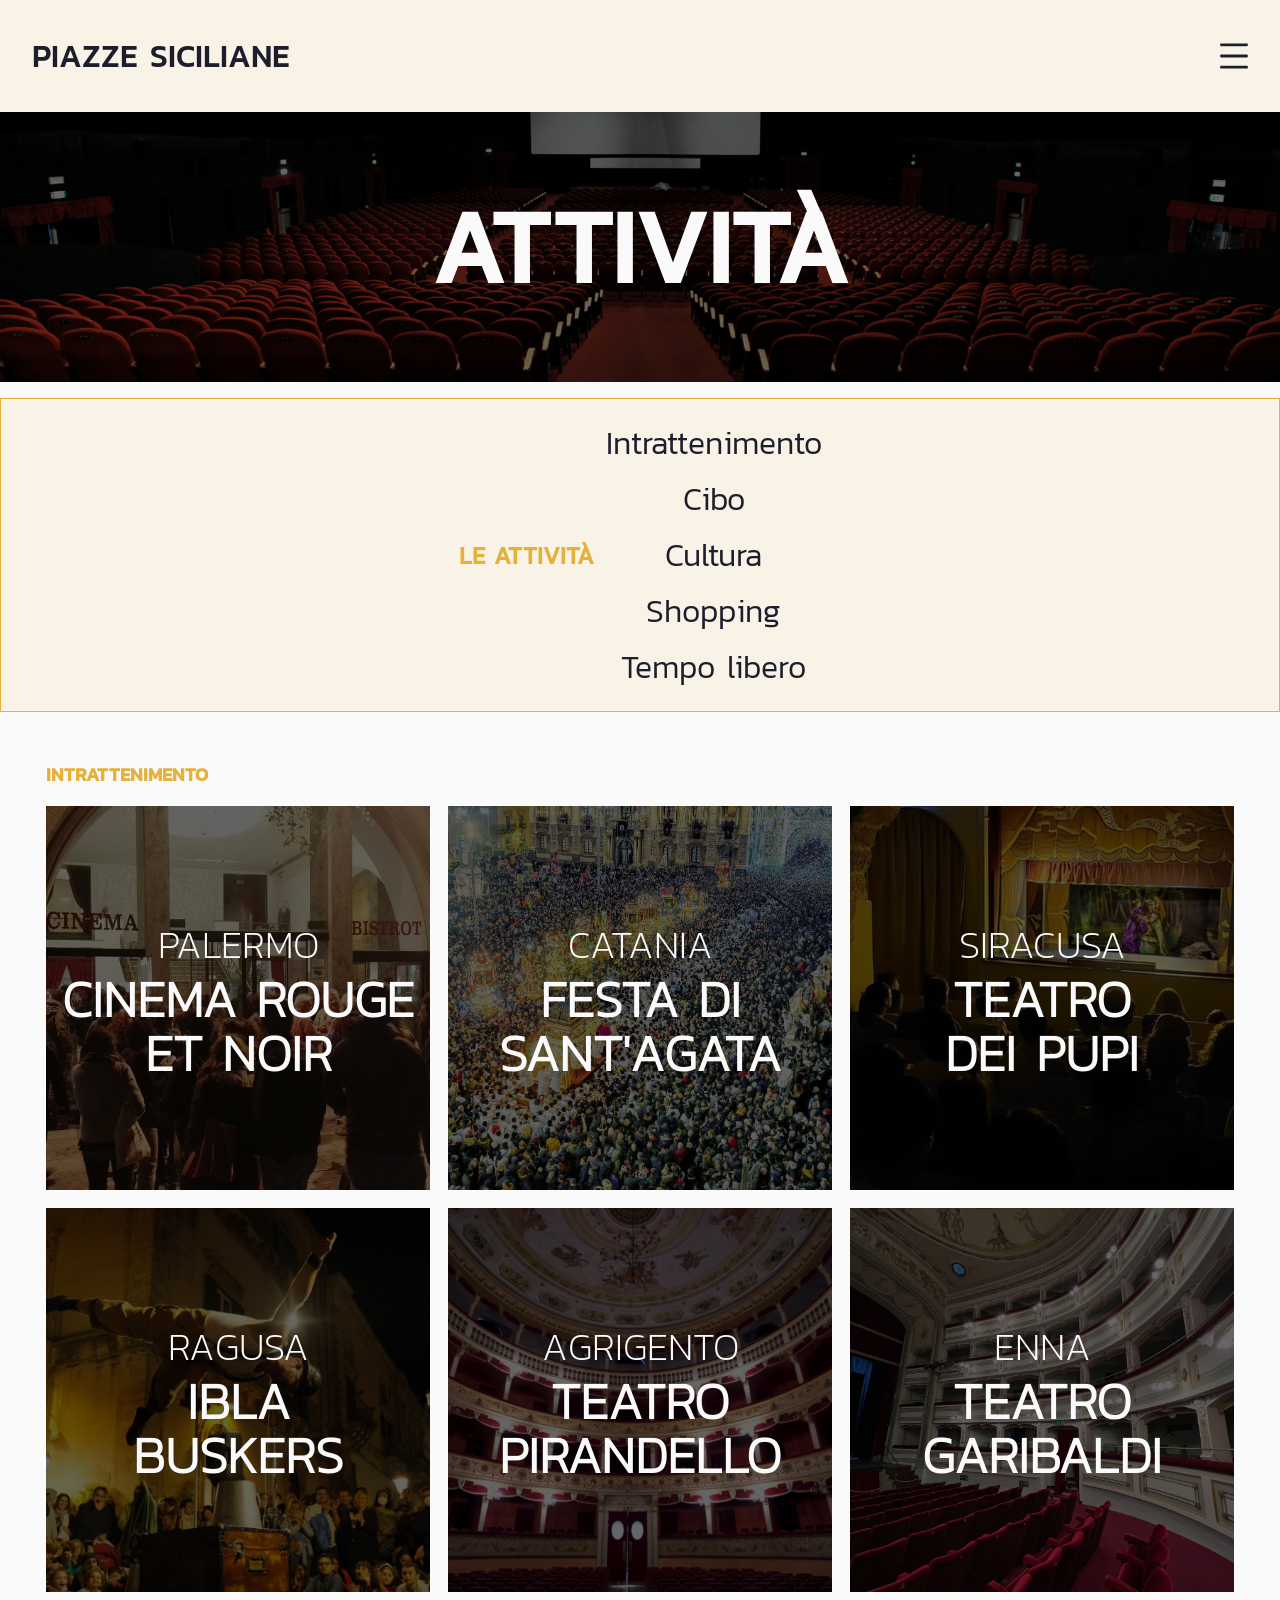
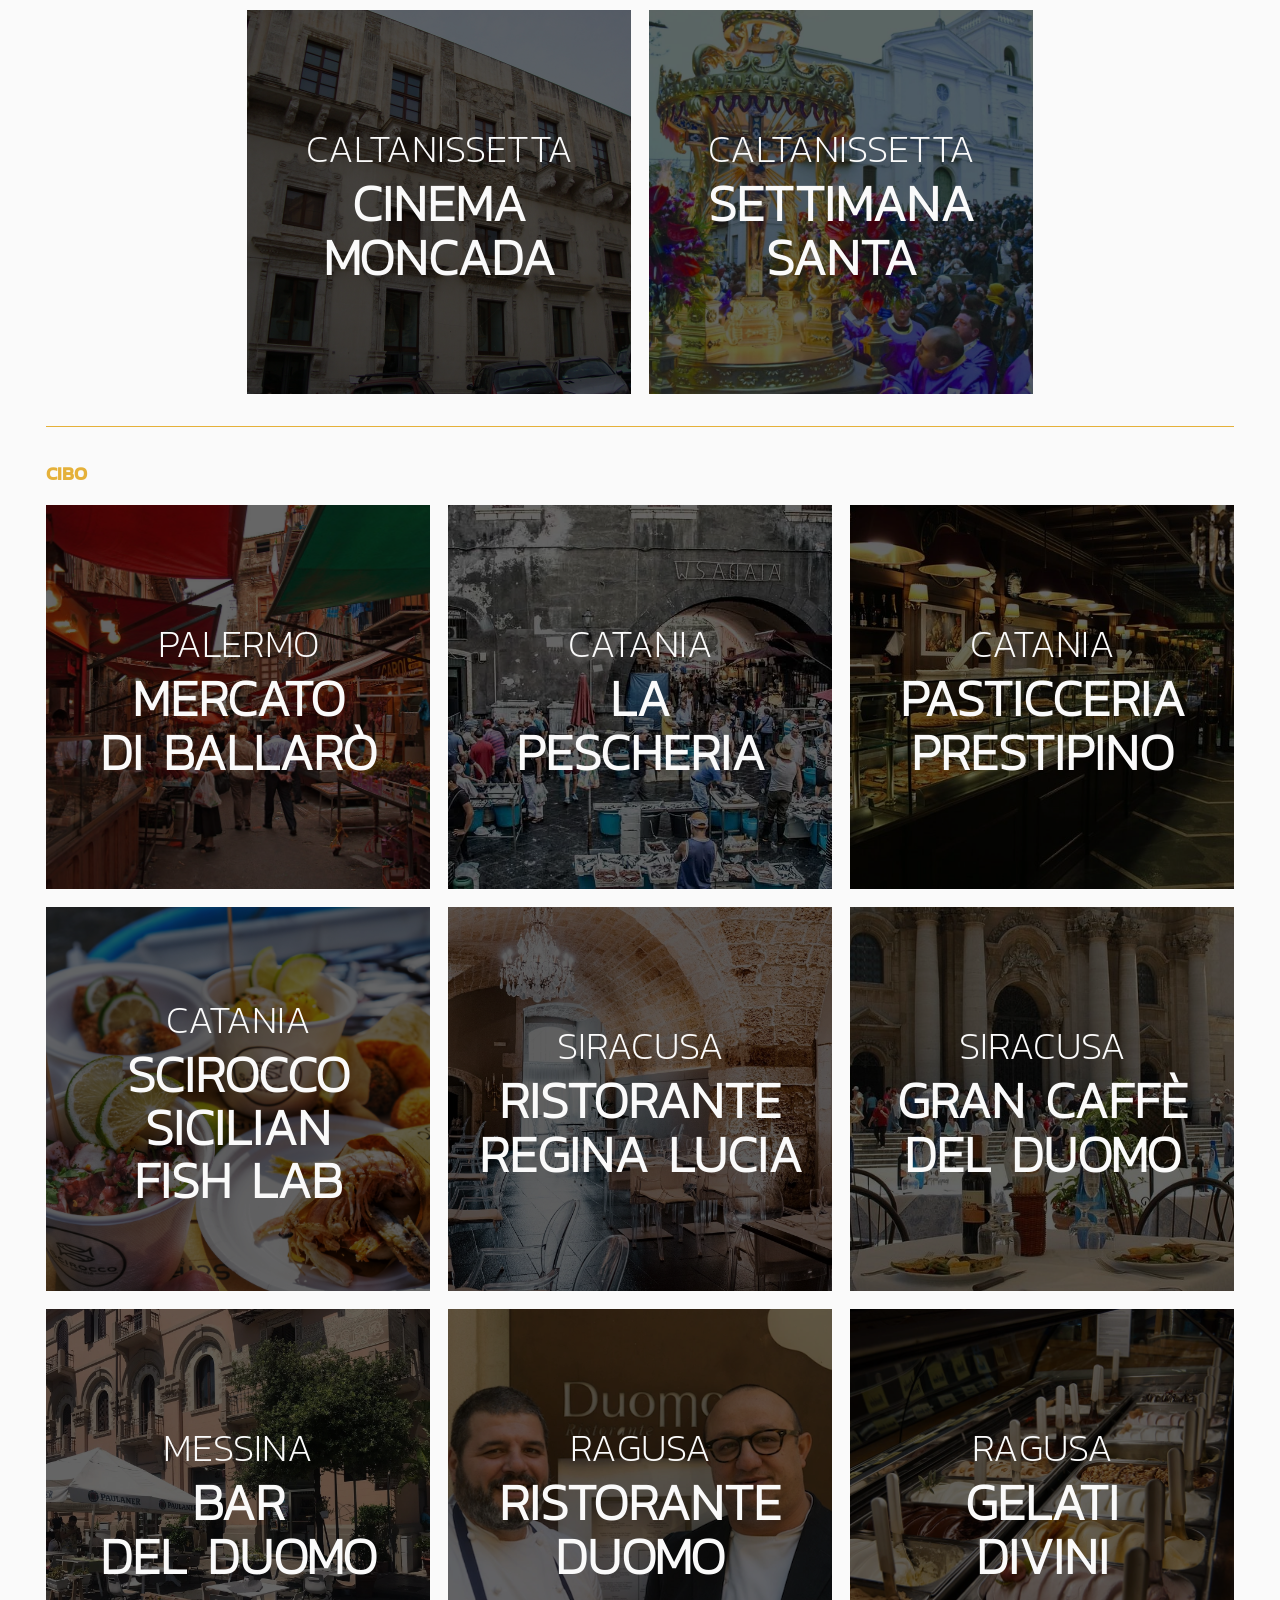
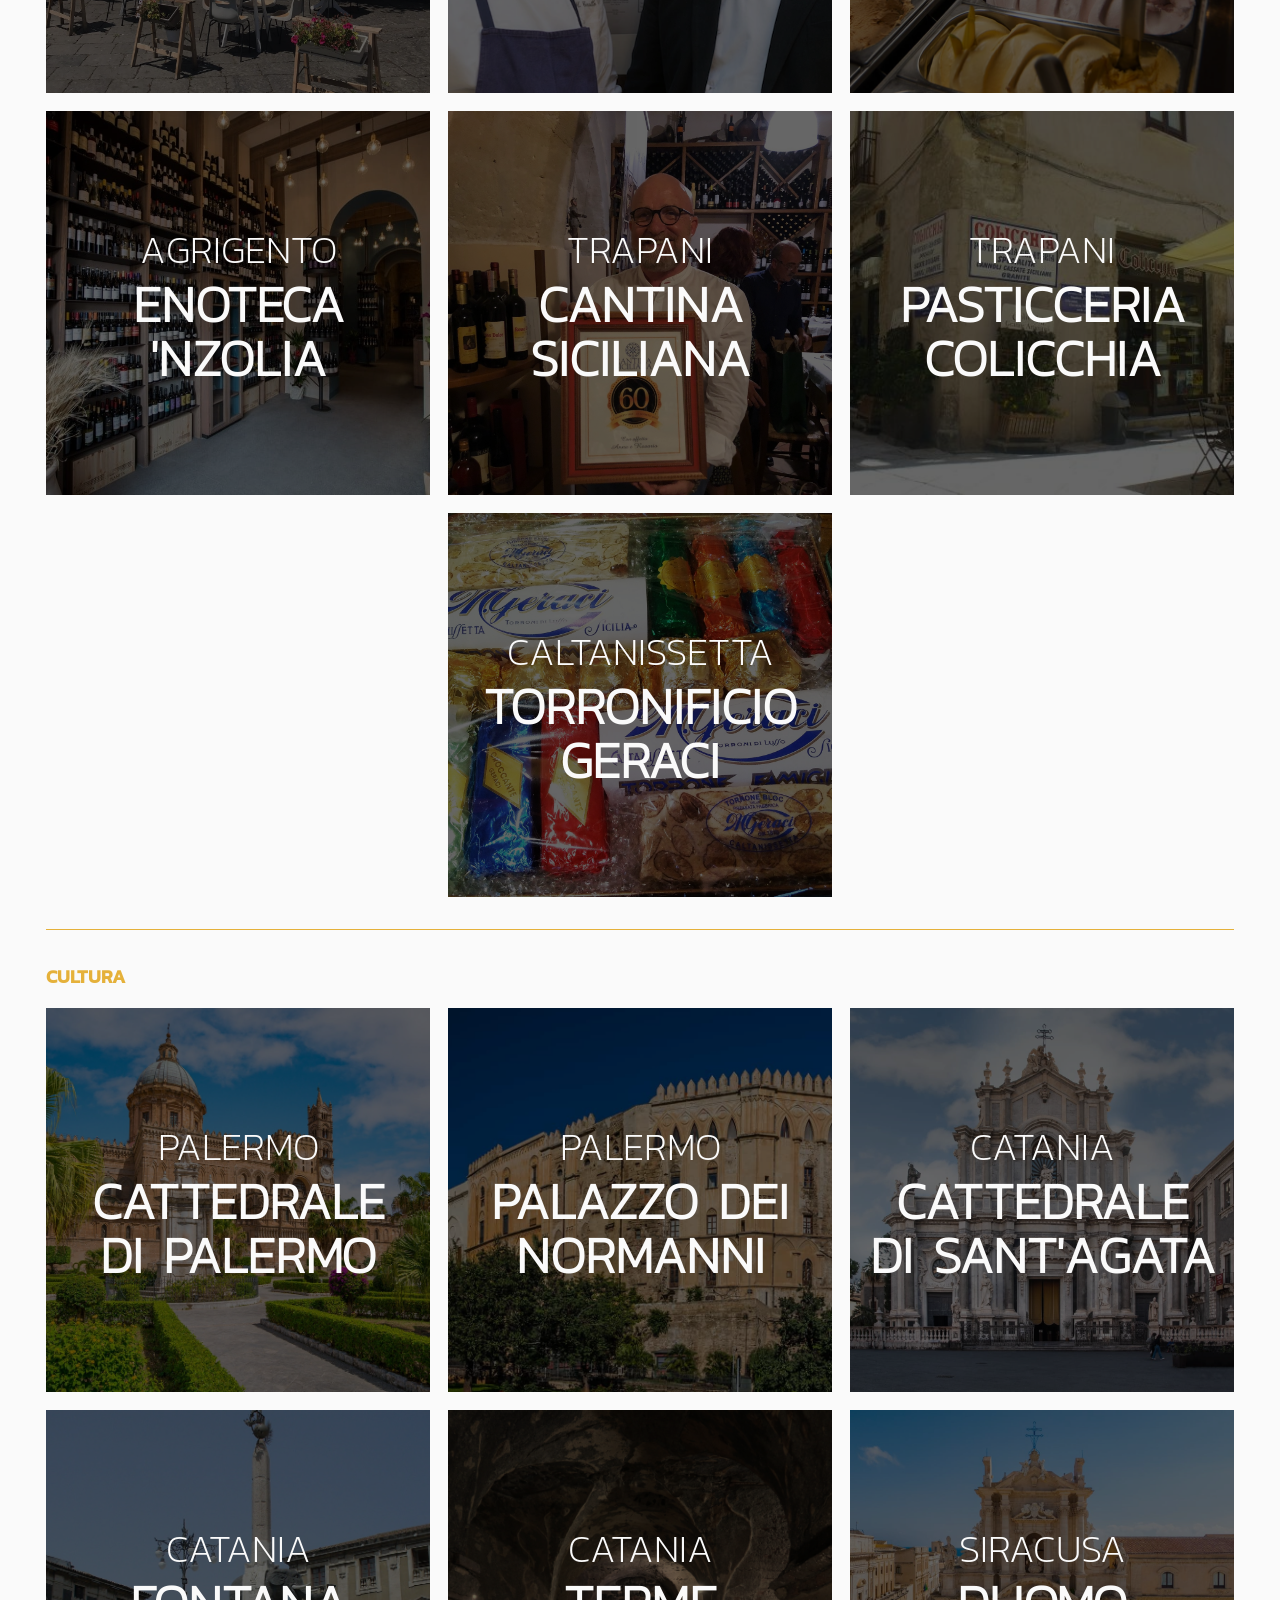
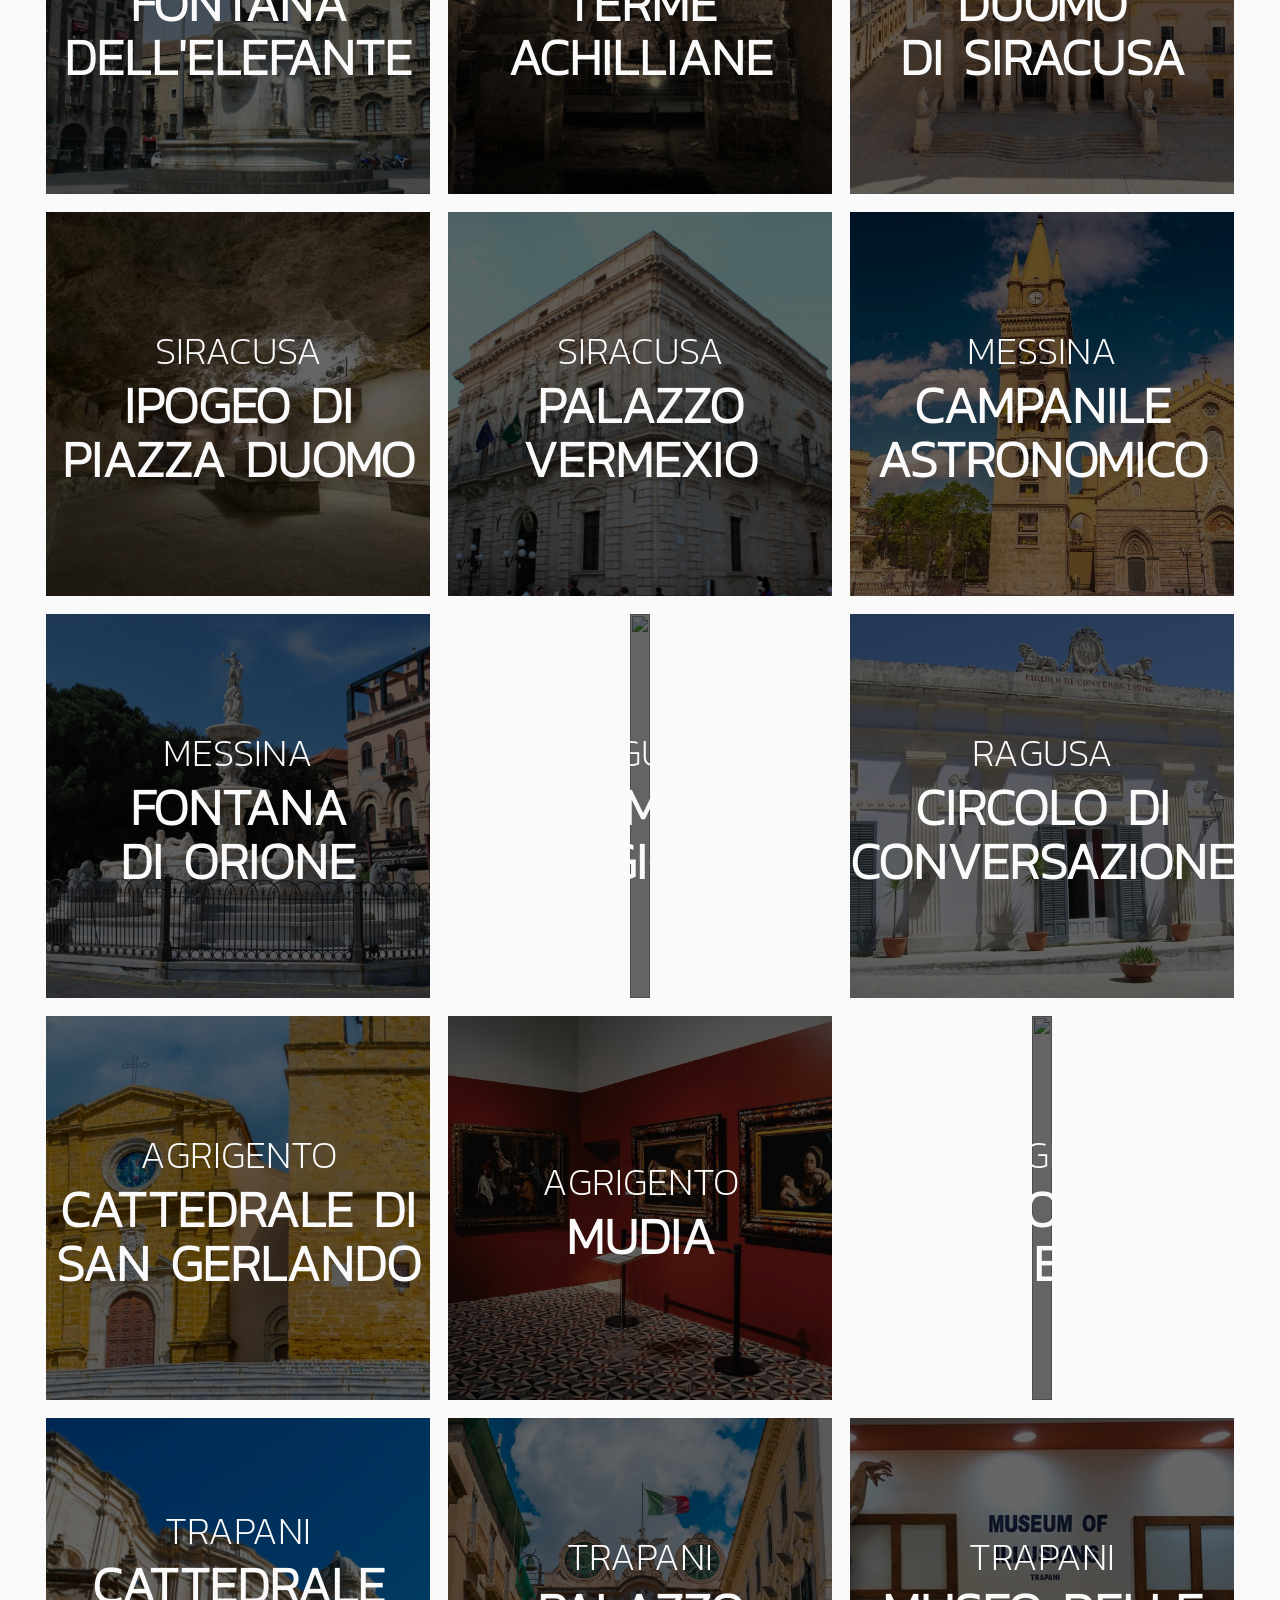
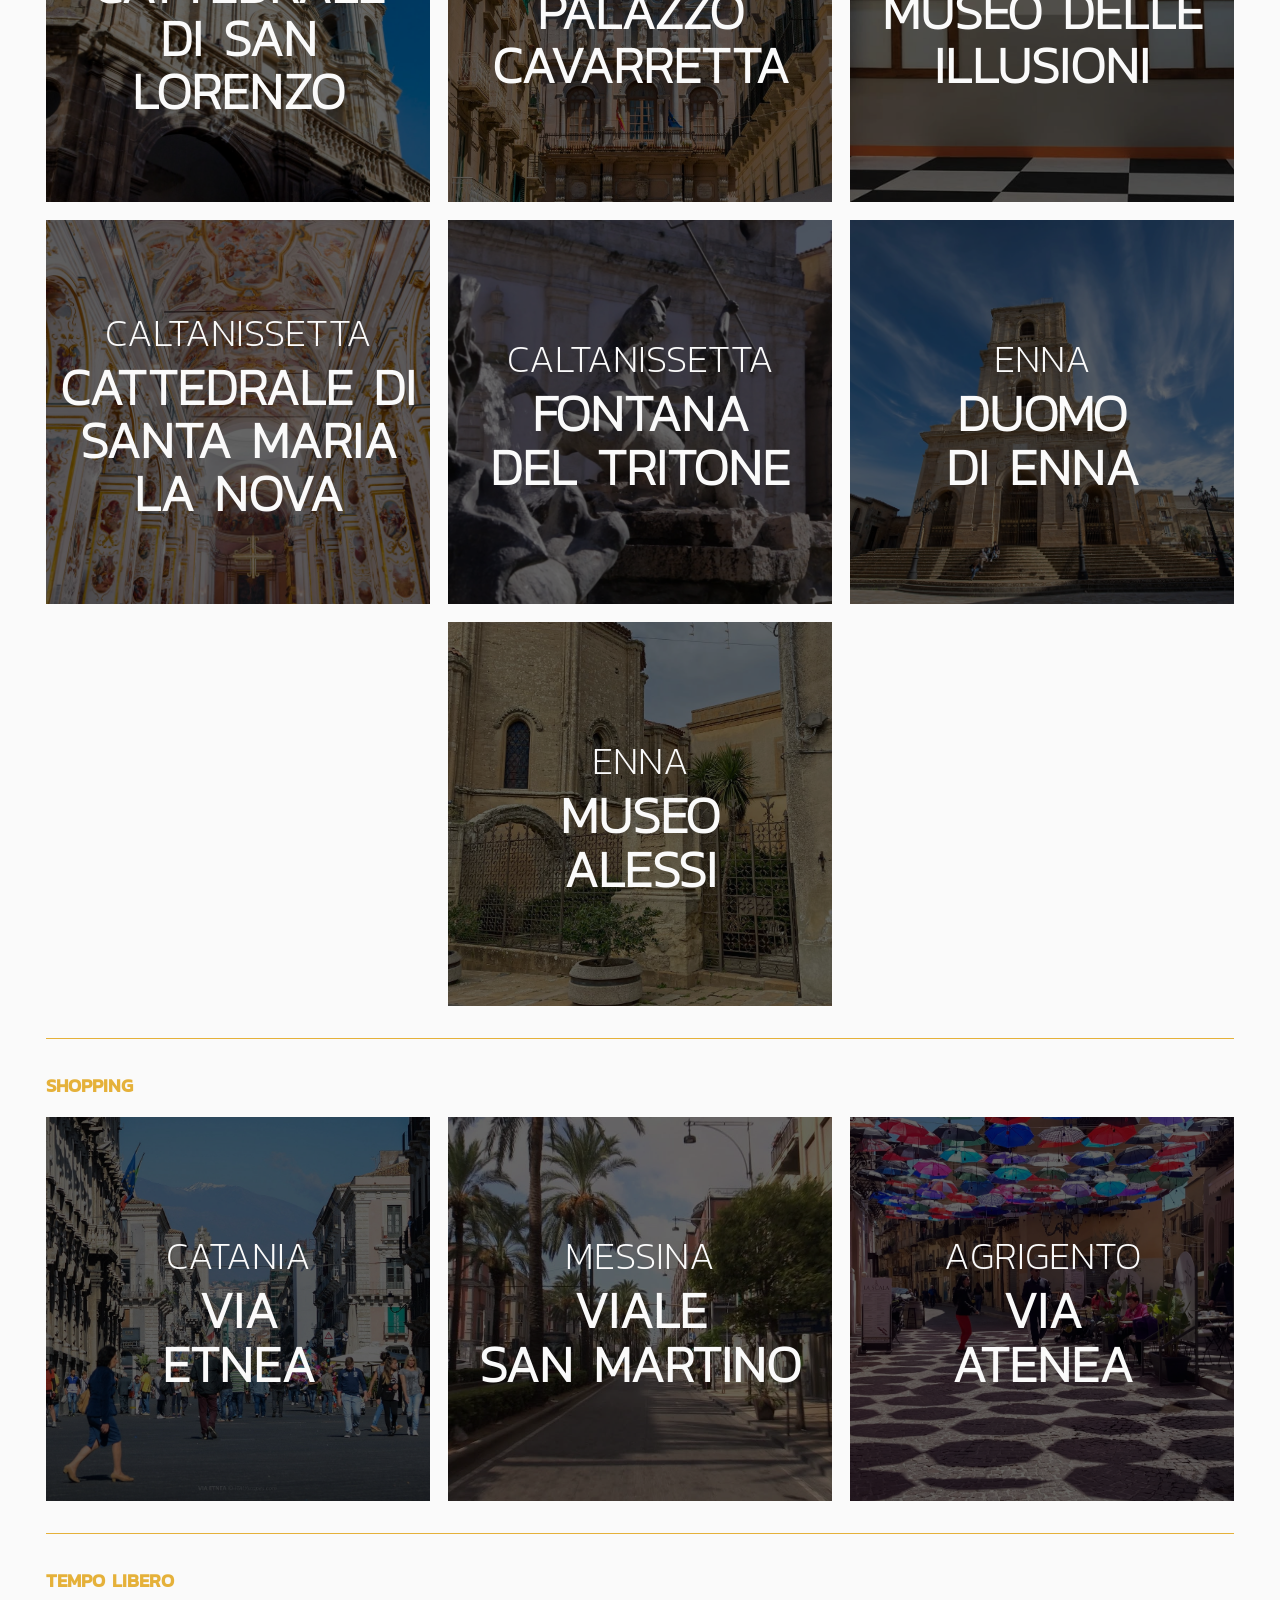
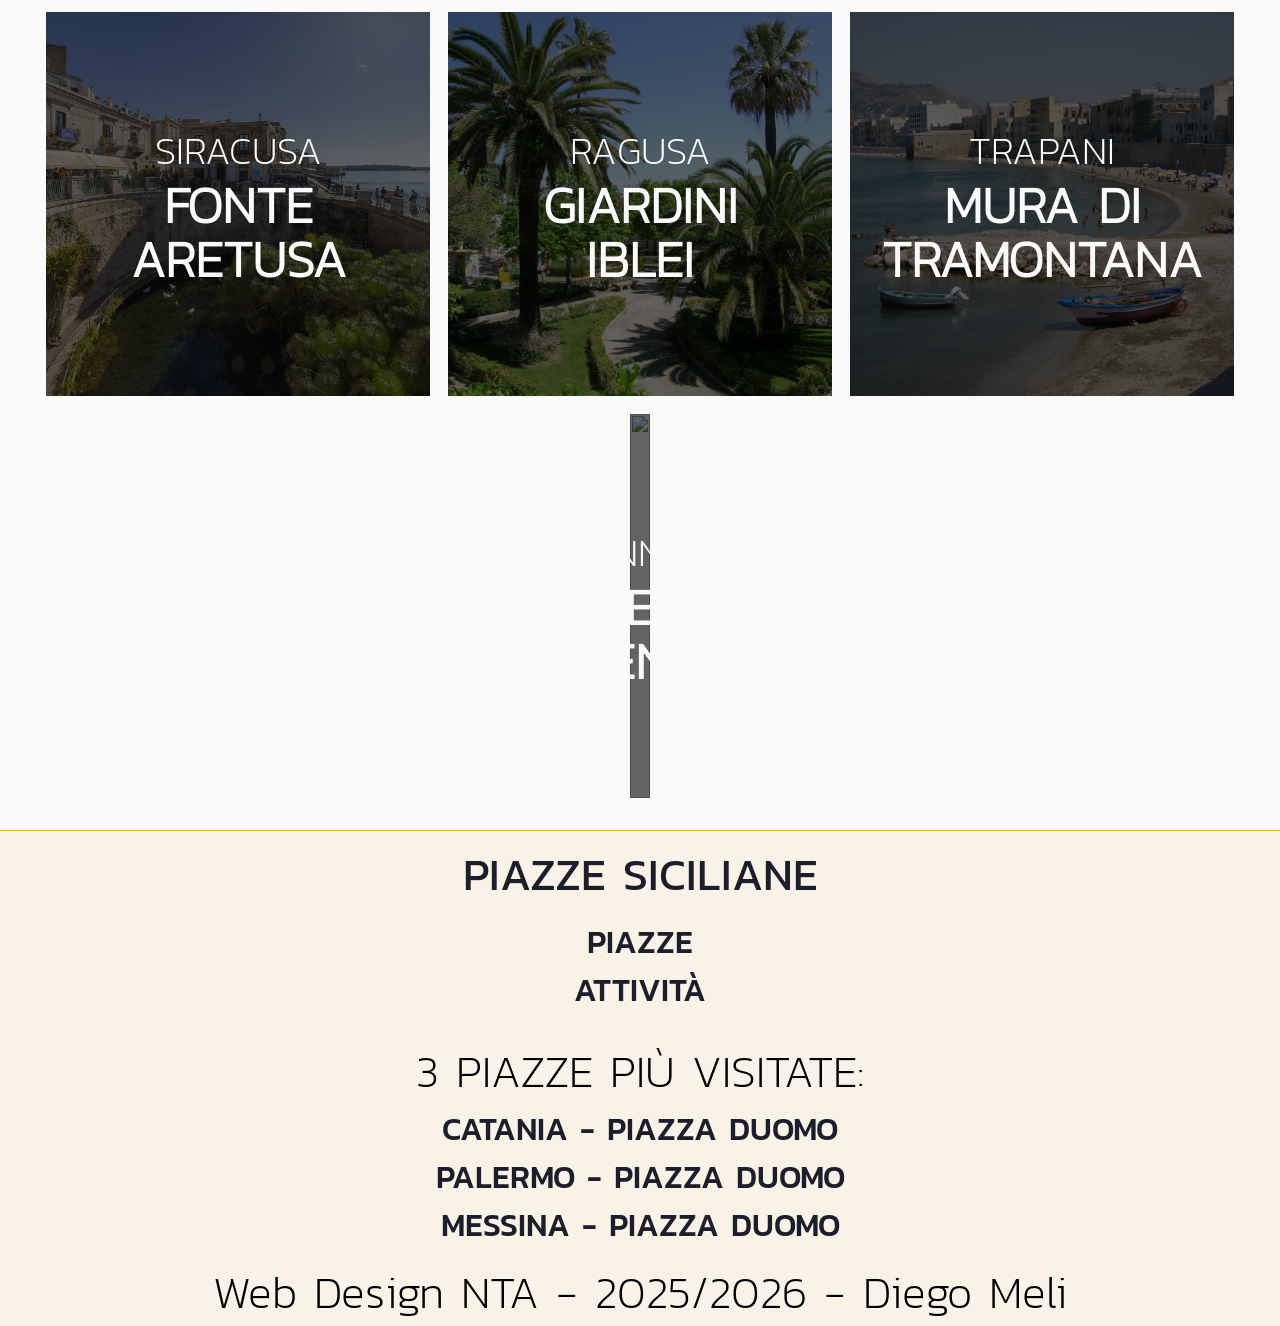
==== commit 5a4f65a2: "finito" ====
--- a/attivita.html
+++ b/attivita.html
@@ -54,260 +54,427 @@
             </ul>
         </menu>
         <section class="lista_piazze">
+
             <div id="intrattenimento" class="provincia">
                 <h1>Intrattenimento</h1>
                 <div class="lista_card">
                     <article class="card" id="card_attivita">
-                        <img src="img/piazze/pianadellacattedralepalermo.jpg" alt="">
+                        <img src="img/attivita/palermo_cinemarouge.webp" alt="">
                         <a href="piazze/palermo_piana_cattedrale.html">
                             <p>Palermo</p>
                             <h1>Cinema Rouge<br>et Noir</h1>
                         </a>
                     </article>
                     <article class="card">
-                        <img src="img/piazze/pianadellacattedralepalermo.jpg" alt="">
+                        <img src="img/attivita/catania_festasantagata.webp" alt="">
+                        <a href="piazze/catania_piazza_duomo.html">
+                            <p>Catania</p>
+                            <h1>Festa di<br>Sant'Agata</h1>
+                        </a>
+                    </article>
+                    <article class="card">
+                        <img src="img/attivita/siracusa_teatropupi.webp" alt="">
+                        <a href="piazze/siracusa_piazza_duomo.html">
+                            <p>Siracusa</p>
+                            <h1>Teatro<br>dei Pupi</h1>
+                        </a>
+                    </article>
+                </div>
+                <div class="lista_card">
+                    <article class="card">
+                        <img src="img/attivita/ragusa_iblabuskers.webp" alt="">
+                        <a href="piazze/ragusa_piazza_duomo.html">
+                            <p>Ragusa</p>
+                            <h1>Ibla<br>Buskers</h1>
+                        </a>
+                    </article>
+                    <article class="card">
+                        <img src="img/attivita/agrigento_teatropirandello.webp" alt="">
+                        <a href="piazze/agrigento_piazza_minzoni.html">
+                            <p>Agrigento</p>
+                            <h1>Teatro<br>Pirandello</h1>
+                        </a>
+                    </article>
+                    <article class="card">
+                        <img src="img/attivita/enna_teatrogaribaldi.webp" alt="">
+                        <a href="piazze/enna_piazza_duomo.html">
+                            <p>Enna</p>
+                            <h1>Teatro<br>Garibaldi</h1>
+                        </a>
+                    </article>
+                </div>
+                <div class="lista_card">
+                    <article class="card">
+                        <img src="img/attivita/caltanissetta_palazzomoncada.webp" alt="">
+                        <a href="piazze/caltanissetta_piazza_garibaldi.html">
+                            <p>Caltanissetta</p>
+                            <h1>Cinema<br>Moncada</h1>
+                        </a>
+                    </article>
+                    <article class="card">
+                        <img src="img/attivita/caltanissetta_settimanasanta.webp" alt="">
+                        <a href="piazze/caltanissetta_piazza_garibaldi.html">
+                            <p>Caltanissetta</p>
+                            <h1>Settimana<br>Santa</h1>
+                        </a>
+                    </article>
+                </div>
+            </div>
+
+            <hr>
+
+            <div id="cibo" class="provincia">
+                <h1>Cibo</h1>
+                <div class="lista_card">
+                    <article class="card">
+                        <img src="img/attivita/palermo_mercatoballaro.webp" alt="">
                         <a href="piazze/palermo_piana_cattedrale.html">
                             <p>Palermo</p>
-                            <h1>Cinema Rouge<br>et Noir</h1>
-                        </a>
-                    </article>
-                    <article class="card">
-                        <img src="img/piazze/pianadellacattedralepalermo.jpg" alt="">
+                            <h1>Mercato<br>di Ballarò</h1>
+                        </a>
+                    </article>
+                    <article class="card">
+                        <img src="img/attivita/catania_pescheria.webp" alt="">
+                        <a href="piazze/catania_piazza_duomo.html">
+                            <p>Catania</p>
+                            <h1>La<br>Pescheria</h1>
+                        </a>
+                    </article>
+                    <article class="card">
+                        <img src="img/attivita/catania_prestipino.webp" alt="">
+                        <a href="piazze/catania_piazza_duomo.html">
+                            <p>Catania</p>
+                            <h1>Pasticceria<br>Prestipino</h1>
+                        </a>
+                    </article>
+                </div>
+                <div class="lista_card">
+                    <article class="card">
+                        <img src="img/attivita/catania_sciroccofishlab.webp" alt="">
+                        <a href="piazze/catania_piazza_duomo.html">
+                            <p>Catania</p>
+                            <h1>Scirocco Sicilian<br>Fish Lab</h1>
+                        </a>
+                    </article>
+                    <article class="card">
+                        <img src="img/attivita/siracusa_ristorantereginalucia.webp" alt="">
+                        <a href="piazze/siracusa_piazza_duomo.html">
+                            <p>Siracusa</p>
+                            <h1>Ristorante<br>Regina Lucia</h1>
+                        </a>
+                    </article>
+                    <article class="card">
+                        <img src="img/attivita/siracusa_grancaffedelduomo.webp" alt="">
+                        <a href="piazze/siracusa_piazza_duomo.html">
+                            <p>Siracusa</p>
+                            <h1>Gran Caffè<br>del Duomo</h1>
+                        </a>
+                    </article>
+                </div>
+                <div class="lista_card">
+                    <article class="card">
+                        <img src="img/attivita/messina_bardelduomo.webp" alt="">
+                        <a href="piazze/messina_piazza_duomo.html">
+                            <p>Messina</p>
+                            <h1>Bar<br>del Duomo</h1>
+                        </a>
+                    </article>
+                    <article class="card">
+                        <img src="img/attivita/ragusa_ristoranteduomo.webp" alt="">
+                        <a href="piazze/ragusa_piazza_duomo.html">
+                            <p>Ragusa</p>
+                            <h1>Ristorante<br>Duomo</h1>
+                        </a>
+                    </article>
+                    <article class="card">
+                        <img src="img/attivita/ragusa_gelatidivini.webp" alt="">
+                        <a href="piazze/ragusa_piazza_duomo.html">
+                            <p>Ragusa</p>
+                            <h1>Gelati<br>DiVini</h1>
+                        </a>
+                    </article>
+                </div>
+                <div class="lista_card">
+                    <article class="card">
+                        <img src="img/attivita/agrigento_enotecanzolia.webp" alt="">
+                        <a href="piazze/agrigento_piazza_minzoni.html">
+                            <p>Agrigento</p>
+                            <h1>Enoteca<br>'Nzolia</h1>
+                        </a>
+                    </article>
+                    <article class="card">
+                        <img src="img/attivita/trapani_cantinasiciliana.webp" alt="">
+                        <a href="piazze/trapani_corso_vittorio_emanuele.html">
+                            <p>Trapani</p>
+                            <h1>Cantina<br>Siciliana</h1>
+                        </a>
+                    </article>
+                    <article class="card">
+                        <img src="img/attivita/trapani_pasticceriacolicchia.webp" alt="">
+                        <a href="piazze/trapani_corso_vittorio_emanuele.html">
+                            <p>Trapani</p>
+                            <h1>Pasticceria<br>Colicchia</h1>
+                        </a>
+                    </article>
+                </div>
+                <div class="lista_card">
+                    <article class="card">
+                        <img src="img/attivita/caltanissetta_torronificiogeraci.webp" alt="">
+                        <a href="piazze/caltanissetta_piazza_garibaldi.html">
+                            <p>Caltanissetta</p>
+                            <h1>Torronificio<br>Geraci</h1>
+                        </a>
+                    </article>
+                </div>
+            </div>
+
+            <hr>
+
+            <div id="cultura" class="provincia">
+                <h1>Cultura</h1>
+                <div class="lista_card">
+                    <article class="card">
+                        <img src="img/attivita/palermo_cattedrale.webp" alt="">
                         <a href="piazze/palermo_piana_cattedrale.html">
                             <p>Palermo</p>
-                            <h1>Cinema Rouge<br>et Noir</h1>
-                        </a>
-                    </article>
-                </div>
-                <div class="lista_card">
-                    <article class="card">
-                        <img src="img/piazze/pianadellacattedralepalermo.jpg" alt="">
+                            <h1>Cattedrale<br>di Palermo</h1>
+                        </a>
+                    </article>
+                    <article class="card">
+                        <img src="img/attivita/palermo_palazzodeinormanni.webp" alt="">
                         <a href="piazze/palermo_piana_cattedrale.html">
                             <p>Palermo</p>
-                            <h1>Cinema Rouge<br>et Noir</h1>
-                        </a>
-                    </article>
-                    <article class="card">
-                        <img src="img/piazze/pianadellacattedralepalermo.jpg" alt="">
-                        <a href="piazze/palermo_piana_cattedrale.html">
-                            <p>Palermo</p>
-                            <h1>Cinema Rouge<br>et Noir</h1>
-                        </a>
-                    </article>
-                    <article class="card">
-                        <img src="img/piazze/pianadellacattedralepalermo.jpg" alt="">
-                        <a href="piazze/palermo_piana_cattedrale.html">
-                            <p>Palermo</p>
-                            <h1>Cinema Rouge<br>et Noir</h1>
-                        </a>
-                    </article>
-                </div>
-            </div>
+                            <h1>Palazzo dei<br>Normanni</h1>
+                        </a>
+                    </article>
+                    <article class="card">
+                        <img src="img/attivita/catania_cattedralesantagata.webp" alt="">
+                        <a href="piazze/catania_piazza_duomo.html">
+                            <p>Catania</p>
+                            <h1>Cattedrale<br>di Sant'Agata</h1>
+                        </a>
+                    </article>
+                </div>
+                <div class="lista_card">
+                    <article class="card">
+                        <img src="img/attivita/catania_fontanaelefante.webp" alt="">
+                        <a href="piazze/catania_piazza_duomo.html">
+                            <p>Catania</p>
+                            <h1>Fontana<br>dell'Elefante</h1>
+                        </a>
+                    </article>
+                    <article class="card">
+                        <img src="img/attivita/catania_termeachilliane.webp" alt="">
+                        <a href="piazze/catania_piazza_duomo.html">
+                            <p>Catania</p>
+                            <h1>Terme<br>Achilliane</h1>
+                        </a>
+                    </article>
+                    <article class="card">
+                        <img src="img/attivita/siracusa_duomo.webp" alt="">
+                        <a href="piazze/siracusa_piazza_duomo.html">
+                            <p>Siracusa</p>
+                            <h1>Duomo<br>di Siracusa</h1>
+                        </a>
+                    </article>
+                </div>
+                <div class="lista_card">
+                    <article class="card">
+                        <img src="img/attivita/siracusa_ipogeo.webp" alt="">
+                        <a href="piazze/siracusa_piazza_duomo.html">
+                            <p>Siracusa</p>
+                            <h1>Ipogeo di<br>Piazza Duomo</h1>
+                        </a>
+                    </article>
+                    <article class="card">
+                        <img src="img/attivita/siracusa_palazzovermexio.webp" alt="">
+                        <a href="piazze/siracusa_piazza_duomo.html">
+                            <p>Siracusa</p>
+                            <h1>Palazzo<br>Vermexio</h1>
+                        </a>
+                    </article>
+                    <article class="card">
+                        <img src="img/attivita/messina_campanileastronomico.webp" alt="">
+                        <a href="piazze/messina_piazza_duomo.html">
+                            <p>Messina</p>
+                            <h1>Campanile<br>Astronomico</h1>
+                        </a>
+                    </article>
+                </div>
+                <div class="lista_card">
+                    <article class="card">
+                        <img src="img/attivita/messina_fontanadiorione.webp" alt="">
+                        <a href="piazze/messina_piazza_duomo.html">
+                            <p>Messina</p>
+                            <h1>Fontana<br>di Orione</h1>
+                        </a>
+                    </article>
+                    <article class="card">
+                        <img src="img/attivita/ragusa_duomosangiorgio.webp" alt="">
+                        <a href="piazze/ragusa_piazza_duomo.html">
+                            <p>Ragusa</p>
+                            <h1>Duomo di<br>San Giorgio</h1>
+                        </a>
+                    </article>
+                    <article class="card">
+                        <img src="img/attivita/ragusa_circolodiconversazione.webp" alt="">
+                        <a href="piazze/ragusa_piazza_duomo.html">
+                            <p>Ragusa</p>
+                            <h1>Circolo di<br>Conversazione</h1>
+                        </a>
+                    </article>
+                </div>
+                <div class="lista_card">
+                    <article class="card">
+                        <img src="img/attivita/agrigento_cattedralesangerlando.webp" alt="">
+                        <a href="piazze/agrigento_piazza_minzoni.html">
+                            <p>Agrigento</p>
+                            <h1>Cattedrale di<br>San Gerlando</h1>
+                        </a>
+                    </article>
+                    <article class="card">
+                        <img src="img/attivita/agrigento_mudia.webp" alt="">
+                        <a href="piazze/agrigento_piazza_minzoni.html">
+                            <p>Agrigento</p>
+                            <h1>MUDIA</h1>
+                        </a>
+                    </article>
+                    <article class="card">
+                        <img src="img/attivita/agrigento_bibliotecalucchesiana.webp" alt="">
+                        <a href="piazze/agrigento_piazza_minzoni.html">
+                            <p>Agrigento</p>
+                            <h1>Biblioteca<br>Lucchesiana</h1>
+                        </a>
+                    </article>
+                </div>
+                <div class="lista_card">
+                    <article class="card">
+                        <img src="img/attivita/trapani_cattedraledisanlorenzo.webp" alt="">
+                        <a href="piazze/trapani_corso_vittorio_emanuele.html">
+                            <p>Trapani</p>
+                            <h1>Cattedrale<br>di San Lorenzo</h1>
+                        </a>
+                    </article>
+                    <article class="card">
+                        <img src="img/attivita/trapani_palazzocavarretta.webp" alt="">
+                        <a href="piazze/trapani_corso_vittorio_emanuele.html">
+                            <p>Trapani</p>
+                            <h1>Palazzo<br>Cavarretta</h1>
+                        </a>
+                    </article>
+                    <article class="card">
+                        <img src="img/attivita/trapani_museoillusioni.webp" alt="">
+                        <a href="piazze/trapani_corso_vittorio_emanuele.html">
+                            <p>Trapani</p>
+                            <h1>Museo delle<br>Illusioni</h1>
+                        </a>
+                    </article>
+                </div>
+                <div class="lista_card">
+                    <article class="card">
+                        <img src="img/attivita/caltanissetta_cattedralesantamaria.webp" alt="">
+                        <a href="piazze/caltanissetta_piazza_garibaldi.html">
+                            <p>Caltanissetta</p>
+                            <h1>Cattedrale di<br>Santa Maria La Nova</h1>
+                        </a>
+                    </article>
+                    <article class="card">
+                        <img src="img/attivita/caltanissetta_fontanadeltritone.webp" alt="">
+                        <a href="piazze/caltanissetta_piazza_garibaldi.html">
+                            <p>Caltanissetta</p>
+                            <h1>Fontana<br>del Tritone</h1>
+                        </a>
+                    </article>
+                    <article class="card">
+                        <img src="img/attivita/enna_duomo.webp" alt="">
+                        <a href="piazze/enna_piazza_duomo.html">
+                            <p>Enna</p>
+                            <h1>Duomo<br>di Enna</h1>
+                        </a>
+                    </article>
+                </div>
+                <div class="lista_card">
+                    <article class="card">
+                        <img src="img/attivita/enna_museoalessi.webp" alt="">
+                        <a href="piazze/enna_piazza_duomo.html">
+                            <p>Enna</p>
+                            <h1>Museo<br>Alessi</h1>
+                        </a>
+                    </article>
+                </div>
+            </div>
+
             <hr>
-            <div id="cibo" class="provincia">
-                <h1>Cibo</h1>
-                <div class="lista_card">
-                    <article class="card">
-                        <img src="img/piazze/pianadellacattedralepalermo.jpg" alt="">
-                        <a href="piazze/palermo_piana_cattedrale.html">
-                            <p>Palermo</p>
-                            <h1>Cinema Rouge<br>et Noir</h1>
-                        </a>
-                    </article>
-                    <article class="card">
-                        <img src="img/piazze/pianadellacattedralepalermo.jpg" alt="">
-                        <a href="piazze/palermo_piana_cattedrale.html">
-                            <p>Palermo</p>
-                            <h1>Cinema Rouge<br>et Noir</h1>
-                        </a>
-                    </article>
-                    <article class="card">
-                        <img src="img/piazze/pianadellacattedralepalermo.jpg" alt="">
-                        <a href="piazze/palermo_piana_cattedrale.html">
-                            <p>Palermo</p>
-                            <h1>Cinema Rouge<br>et Noir</h1>
-                        </a>
-                    </article>
-                </div>
-                <div class="lista_card">
-                    <article class="card">
-                        <img src="img/piazze/pianadellacattedralepalermo.jpg" alt="">
-                        <a href="piazze/palermo_piana_cattedrale.html">
-                            <p>Palermo</p>
-                            <h1>Cinema Rouge<br>et Noir</h1>
-                        </a>
-                    </article>
-                    <article class="card">
-                        <img src="img/piazze/pianadellacattedralepalermo.jpg" alt="">
-                        <a href="piazze/palermo_piana_cattedrale.html">
-                            <p>Palermo</p>
-                            <h1>Cinema Rouge<br>et Noir</h1>
-                        </a>
-                    </article>
-                    <article class="card">
-                        <img src="img/piazze/pianadellacattedralepalermo.jpg" alt="">
-                        <a href="piazze/palermo_piana_cattedrale.html">
-                            <p>Palermo</p>
-                            <h1>Cinema Rouge<br>et Noir</h1>
-                        </a>
-                    </article>
-                </div>             
-            </div>
-            <hr>
-            <div id="cultura" class="provincia">
-                <h1>Cultura</h1>
-                <div class="lista_card">
-                    <article class="card">
-                        <img src="img/piazze/pianadellacattedralepalermo.jpg" alt="">
-                        <a href="piazze/palermo_piana_cattedrale.html">
-                            <p>Palermo</p>
-                            <h1>Cinema Rouge<br>et Noir</h1>
-                        </a>
-                    </article>
-                    <article class="card">
-                        <img src="img/piazze/pianadellacattedralepalermo.jpg" alt="">
-                        <a href="piazze/palermo_piana_cattedrale.html">
-                            <p>Palermo</p>
-                            <h1>Cinema Rouge<br>et Noir</h1>
-                        </a>
-                    </article>
-                    <article class="card">
-                        <img src="img/piazze/pianadellacattedralepalermo.jpg" alt="">
-                        <a href="piazze/palermo_piana_cattedrale.html">
-                            <p>Palermo</p>
-                            <h1>Cinema Rouge<br>et Noir</h1>
-                        </a>
-                    </article>
-                </div>
-                <div class="lista_card">
-                    <article class="card">
-                        <img src="img/piazze/pianadellacattedralepalermo.jpg" alt="">
-                        <a href="piazze/palermo_piana_cattedrale.html">
-                            <p>Palermo</p>
-                            <h1>Cinema Rouge<br>et Noir</h1>
-                        </a>
-                    </article>
-                    <article class="card">
-                        <img src="img/piazze/pianadellacattedralepalermo.jpg" alt="">
-                        <a href="piazze/palermo_piana_cattedrale.html">
-                            <p>Palermo</p>
-                            <h1>Cinema Rouge<br>et Noir</h1>
-                        </a>
-                    </article>
-                    <article class="card">
-                        <img src="img/piazze/pianadellacattedralepalermo.jpg" alt="">
-                        <a href="piazze/palermo_piana_cattedrale.html">
-                            <p>Palermo</p>
-                            <h1>Cinema Rouge<br>et Noir</h1>
-                        </a>
-                    </article>
-                </div>                
-            </div>
-            <hr>
+
             <div id="shopping" class="provincia">
                 <h1>Shopping</h1>
-                 <div class="lista_card">
-                    <article class="card">
-                        <img src="img/piazze/pianadellacattedralepalermo.jpg" alt="">
-                        <a href="piazze/palermo_piana_cattedrale.html">
-                            <p>Palermo</p>
-                            <h1>Cinema Rouge<br>et Noir</h1>
-                        </a>
-                    </article>
-                    <article class="card">
-                        <img src="img/piazze/pianadellacattedralepalermo.jpg" alt="">
-                        <a href="piazze/palermo_piana_cattedrale.html">
-                            <p>Palermo</p>
-                            <h1>Cinema Rouge<br>et Noir</h1>
-                        </a>
-                    </article>
-                    <article class="card">
-                        <img src="img/piazze/pianadellacattedralepalermo.jpg" alt="">
-                        <a href="piazze/palermo_piana_cattedrale.html">
-                            <p>Palermo</p>
-                            <h1>Cinema Rouge<br>et Noir</h1>
-                        </a>
-                    </article>
-                </div>
-                <div class="lista_card">
-                    <article class="card">
-                        <img src="img/piazze/pianadellacattedralepalermo.jpg" alt="">
-                        <a href="piazze/palermo_piana_cattedrale.html">
-                            <p>Palermo</p>
-                            <h1>Cinema Rouge<br>et Noir</h1>
-                        </a>
-                    </article>
-                    <article class="card">
-                        <img src="img/piazze/pianadellacattedralepalermo.jpg" alt="">
-                        <a href="piazze/palermo_piana_cattedrale.html">
-                            <p>Palermo</p>
-                            <h1>Cinema Rouge<br>et Noir</h1>
-                        </a>
-                    </article>
-                    <article class="card">
-                        <img src="img/piazze/pianadellacattedralepalermo.jpg" alt="">
-                        <a href="piazze/palermo_piana_cattedrale.html">
-                            <p>Palermo</p>
-                            <h1>Cinema Rouge<br>et Noir</h1>
-                        </a>
-                    </article>
-                </div>               
-            </div>
+                <div class="lista_card">
+                    <article class="card">
+                        <img src="img/attivita/catania_viaetnea.webp" alt="">
+                        <a href="piazze/catania_piazza_duomo.html">
+                            <p>Catania</p>
+                            <h1>Via<br>Etnea</h1>
+                        </a>
+                    </article>
+                    <article class="card">
+                        <img src="img/attivita/messina_vialesanmartino.webp" alt="">
+                        <a href="piazze/messina_piazza_duomo.html">
+                            <p>Messina</p>
+                            <h1>Viale<br>San Martino</h1>
+                        </a>
+                    </article>
+                    <article class="card">
+                        <img src="img/attivita/agrigento_viaatenea.webp" alt="">
+                        <a href="piazze/agrigento_piazza_minzoni.html">
+                            <p>Agrigento</p>
+                            <h1>Via<br>Atenea</h1>
+                        </a>
+                    </article>
+                </div>
+            </div>
+
             <hr>
+
             <div id="tempolibero" class="provincia">
                 <h1>Tempo Libero</h1>
                 <div class="lista_card">
                     <article class="card">
-                        <img src="img/piazze/pianadellacattedralepalermo.jpg" alt="">
-                        <a href="piazze/palermo_piana_cattedrale.html">
-                            <p>Palermo</p>
-                            <h1>Cinema Rouge<br>et Noir</h1>
-                        </a>
-                    </article>
-                    <article class="card">
-                        <img src="img/piazze/pianadellacattedralepalermo.jpg" alt="">
-                        <a href="piazze/palermo_piana_cattedrale.html">
-                            <p>Palermo</p>
-                            <h1>Cinema Rouge<br>et Noir</h1>
-                        </a>
-                    </article>
-                    <article class="card">
-                        <img src="img/piazze/pianadellacattedralepalermo.jpg" alt="">
-                        <a href="piazze/palermo_piana_cattedrale.html">
-                            <p>Palermo</p>
-                            <h1>Cinema Rouge<br>et Noir</h1>
-                        </a>
-                    </article>
-                </div>
-                <div class="lista_card">
-                    <article class="card">
-                        <img src="img/piazze/pianadellacattedralepalermo.jpg" alt="">
-                        <a href="piazze/palermo_piana_cattedrale.html">
-                            <p>Palermo</p>
-                            <h1>Cinema Rouge<br>et Noir</h1>
-                        </a>
-                    </article>
-                    <article class="card">
-                        <img src="img/piazze/pianadellacattedralepalermo.jpg" alt="">
-                        <a href="piazze/palermo_piana_cattedrale.html">
-                            <p>Palermo</p>
-                            <h1>Cinema Rouge<br>et Noir</h1>
-                        </a>
-                    </article>
-                    <article class="card">
-                        <img src="img/piazze/pianadellacattedralepalermo.jpg" alt="">
-                        <a href="piazze/palermo_piana_cattedrale.html">
-                            <p>Palermo</p>
-                            <h1>Cinema Rouge<br>et Noir</h1>
-                        </a>
-                    </article>
-                </div>            
-            </div>
+                        <img src="img/attivita/siracusa_fontearetusa.webp" alt="">
+                        <a href="piazze/siracusa_piazza_duomo.html">
+                            <p>Siracusa</p>
+                            <h1>Fonte<br>Aretusa</h1>
+                        </a>
+                    </article>
+                    <article class="card">
+                        <img src="img/attivita/ragusa_giardiniiblei.webp" alt="">
+                        <a href="piazze/ragusa_piazza_duomo.html">
+                            <p>Ragusa</p>
+                            <h1>Giardini<br>Iblei</h1>
+                        </a>
+                    </article>
+                    <article class="card">
+                        <img src="img/attivita/trapani_muraditramontana.webp" alt="">
+                        <a href="piazze/trapani_corso_vittorio_emanuele.html">
+                            <p>Trapani</p>
+                            <h1>Mura di<br>Tramontana</h1>
+                        </a>
+                    </article>
+                </div>
+                <div class="lista_card">
+                    <article class="card">
+                        <img src="img/attivita/enna_belvedere.webp" alt="">
+                        <a href="piazze/enna_piazza_duomo.html">
+                            <p>Enna</p>
+                            <h1>Belvedere<br>di Enna</h1>
+                        </a>
+                    </article>
+                </div>
+            </div>
+
         </section>
     </section>
 
     <footer>
-        <hr>
         <div class="footer_logo">
             <a href="index.html">Piazze siciliane</a>
         </div>
--- a/style.css
+++ b/style.css
@@ -41,6 +41,7 @@
 html {
 	box-sizing: border-box; /* il comportamento di default è content-box, con border-box, larghezza e altezza includono anche il padding e i bordi, rendendo più intutivo il calcolo delle dimensioni */
     background-color: var(--bg_color);
+    scroll-behavior: smooth;
 }
 
 body {
@@ -195,6 +196,7 @@
     flex-direction: column;
     gap: 6px;
     padding-top: 6px;
+    padding-bottom: 6px;
 }
 
 .info hr {
@@ -219,6 +221,9 @@
 
 .info_dx_txt {
     width: 40%;
+    display: flex;
+    flex-direction: column;
+    gap: 8px;
 }
 
 .info_sx {
@@ -239,6 +244,9 @@
 .info_sx_txt {
     text-align: right;
     width: 40%;
+    display: flex;
+    flex-direction: column;
+    gap: 8px;
 }
 
 .info_dx_txt h1, .info_sx_txt h1 {
@@ -291,6 +299,7 @@
     align-items: center;
     justify-content: center;
     transition: transform 0.4s ease;
+    overflow: hidden;
 }
 
 .card::after {
@@ -319,15 +328,14 @@
 
 .card a h1 {
     text-transform: uppercase;
-    font-size: 2rem;
+    font-size: 2vw;
     text-align: center;
     line-height: 104%;
 }
 
 .card a p {
-    font-size: 1.5rem;
-}
-
+    font-size: 1.5vw;
+}
 
 .card img {
     grid-area: 1 / 1;
@@ -378,7 +386,7 @@
 menu a {
     text-decoration: none;
     color: var(--main_color);
-    font-size: 1.5rem;
+    font-size: 1.5vw;
     font-family: 'Kanit Light', system-ui, -apple-system, BlinkMacSystemFont, 'Segoe UI', Roboto, Oxygen, Ubuntu, Cantarell, 'Open Sans', 'Helvetica Neue', sans-serif;
 }
 
@@ -437,7 +445,7 @@
 
 .footer_logo {
     padding: 10px 0 0 0;
-    font-size: 1.5rem;
+    font-size: 1.5vw;
     font-family: 'Kanit Regular', system-ui, -apple-system, BlinkMacSystemFont, 'Segoe UI', Roboto, Oxygen, Ubuntu, Cantarell, 'Open Sans', 'Helvetica Neue', sans-serif;
 }
 
@@ -466,6 +474,307 @@
 
 footer p {
     font-family: 'Kanit ExtraLight', system-ui, -apple-system, BlinkMacSystemFont, 'Segoe UI', Roboto, Oxygen, Ubuntu, Cantarell, 'Open Sans', 'Helvetica Neue', sans-serif;
+}
+
+@media (max-width:1300px) /* o la misura che volete */  {
+    nav {
+        font-size: 2.5vw;
+        flex-direction: row;
+        justify-content: space-between;
+        align-items: center;
+    }
+
+    .nav_link {
+        display: none;
+    }
+
+    .burger {
+        display: block;
+    }
+
+    .overlay a {
+        font-size: 4vw;
+    }
+
+    header {
+        grid-template-rows: 30vh;
+    }
+
+    header h1 {
+        font-size: 8vw;
+        text-align: center;
+    }
+
+    header img {
+        object-fit: cover;
+        object-position: center center;
+    }
+
+    .info {
+        gap: 24px;
+    }
+
+    .info_dx {
+        flex-direction: column;
+        height: auto;
+        gap: 0;
+        padding: 0;
+        justify-content: center;
+    }
+
+    .info_dx img {
+        height: 30vh;
+        width: 100%;
+        object-fit: cover;
+    }
+
+    .info_dx_txt {
+        width: 100%;
+        padding: 30px 30px;
+    }
+
+    .info_sx {
+        flex-direction: column-reverse;
+        height: auto;
+        gap: 0;
+        padding: 0;
+        justify-content: center;
+    }
+
+    .info_sx img {
+        height: 30vh;
+        width: 100%;
+        object-fit: cover;
+    }
+
+    .info_sx_txt {
+        width: 100%;
+        text-align: left;
+        padding: 30px 30px;
+    }
+
+    .info_dx_txt h1, .info_sx_txt h1 {
+        font-size: 7vw;
+    }
+
+    .info_dx_txt p, .info_sx_txt p {
+        font-size: 2.5vw;
+    }
+
+    .piazze {
+        gap: 15px;
+    }
+
+    .piazze_importanti {
+        padding: 0 0 64px 0;
+    }
+
+    .piazze_importanti  h1{
+        font-size: 6vw;
+        text-align: center;
+    }
+
+    .menu {
+    flex-direction: column;
+    }
+
+    menu {
+        width: 100%;
+        height: auto;
+        position: static;
+        flex-direction: row;
+        flex-wrap: wrap;
+        justify-content: center;
+        gap: 12px;
+        padding: 20px;
+        border: none;
+        border: 1px solid var(--secondary_color);
+    }
+
+    menu hr {
+        display: none;
+    }
+
+    menu ul {
+        flex-direction: column;
+        align-items: center;
+        gap: 8px;
+    }
+
+    menu a {
+        font-size: 2.5vw;
+    }
+
+    .lista_piazze {
+        padding: 32px 32px;
+    }
+
+    .lista_card {
+        flex-wrap: wrap;
+        justify-content: center;
+    }
+
+    .card {
+        width: 30vw;
+        height: 30vw;
+    }
+
+    .card a h1 {
+        font-size: 4vw;
+    }
+
+    .card a p {
+        font-size: 3vw;
+    }
+
+    .footer_logo {
+        font-size: 3.5vw;
+    }
+
+    .footer_link {
+        flex-direction: column;
+        align-items: center;
+        justify-content: center;
+        gap: 24px;
+        text-align: center;
+        font-size: 2.5vw;
+    }
+
+    footer p {
+        font-size: 3.5vw;
+    }
+
+    .footer_link_piazze {
+        flex-direction: column;
+        text-transform: uppercase;
+    }
+}
+
+@media only screen and (orientation: landscape) and (max-width: 926px) {
+
+    nav {
+        font-size: 2.5vw;
+        flex-direction: row;
+        justify-content: space-between;
+        align-items: center;
+    }
+
+    .nav_link {
+        display: none;
+    }
+
+    .burger {
+        display: block;
+    }
+
+    .overlay a {
+        font-size: 4vw;
+    }
+
+    header {
+        grid-template-rows: 80vh;
+    }
+
+    header h1 {
+        font-size: 7vw;
+        text-align: center;
+    }
+
+    header img {
+        object-fit: cover;
+        object-position: center center;
+    }
+
+    .info {
+        gap: 24px;
+    }
+
+    .info_dx {
+        flex-direction: column;
+        height: auto;
+        gap: 0;
+        padding: 0;
+        justify-content: center;
+    }
+
+    .info_dx img {
+        height: 60vh;
+        width: 100%;
+        object-fit: cover;
+    }
+
+    .info_dx_txt {
+        width: 100%;
+        padding: 20px 20px;
+    }
+
+    .info_sx {
+        flex-direction: column-reverse;
+        height: auto;
+        gap: 0;
+        padding: 0;
+        justify-content: center;
+    }
+
+    .info_sx img {
+        height: 60vh;
+        width: 100%;
+        object-fit: cover;
+    }
+
+    .info_sx_txt {
+        width: 100%;
+        text-align: left;
+        padding: 20px 20px;
+    }
+
+    .info_dx_txt h1, .info_sx_txt h1 {
+        font-size: 5vw;
+    }
+
+    .info_dx_txt p, .info_sx_txt p {
+        font-size: 1.5vw;
+    }
+
+    .piazze {
+        gap: 15px;
+    }
+
+    .piazze_importanti {
+        padding: 0 0 64px 0;
+    }
+
+    .piazze_importanti  h1{
+        font-size: 6vw;
+        text-align: center;
+    }
+
+    .card {
+        width: 30vw;
+        height: 30vw;
+    }
+
+    .footer_logo {
+        font-size: 3.5vw;
+    }
+
+    .footer_link {
+        flex-direction: column;
+        align-items: center;
+        justify-content: center;
+        gap: 12px;
+        text-align: center;
+        font-size: 2.5vw;
+    }
+
+    .footer_link_piazze {
+        flex-direction: column;
+        text-transform: uppercase;
+    }
+
+    footer p {
+        font-size: 2.5vw;
+    }
 }
 
 @media (max-width:600px) /* o la misura che volete */  {
@@ -485,8 +794,12 @@
         display: block;
     }
 
+    .overlay a {
+        font-size: 7vw;
+    }
+
     header {
-        grid-template-rows: 30vh;
+        grid-template-rows: 50vh;
     }
 
     header h1 {
@@ -564,11 +877,38 @@
         text-align: center;
     }
 
+    menu ul {
+        flex-direction: column;
+        align-items: center;
+        gap: 8px;
+    }
+
+    menu a {
+        font-size: 4.5vw;
+    }
+
+    .lista_piazze {
+        padding: 32px 32px;
+    }
+
+    .lista_card {
+        flex-wrap: wrap;
+        justify-content: center;
+    }
+
     .card {
         width: 60vw;
         height: 60vw;
     }
 
+    .card a h1 {
+        font-size: 7vw;
+    }
+
+    .card a p {
+        font-size: 5vw;
+    }
+
     .footer_logo {
         font-size: 6.5vw;
     }
@@ -577,7 +917,7 @@
         flex-direction: column;
         align-items: center;
         justify-content: center;
-        gap: 0;
+        gap: 12px;
         text-align: center;
         font-size: 4vw;
     }
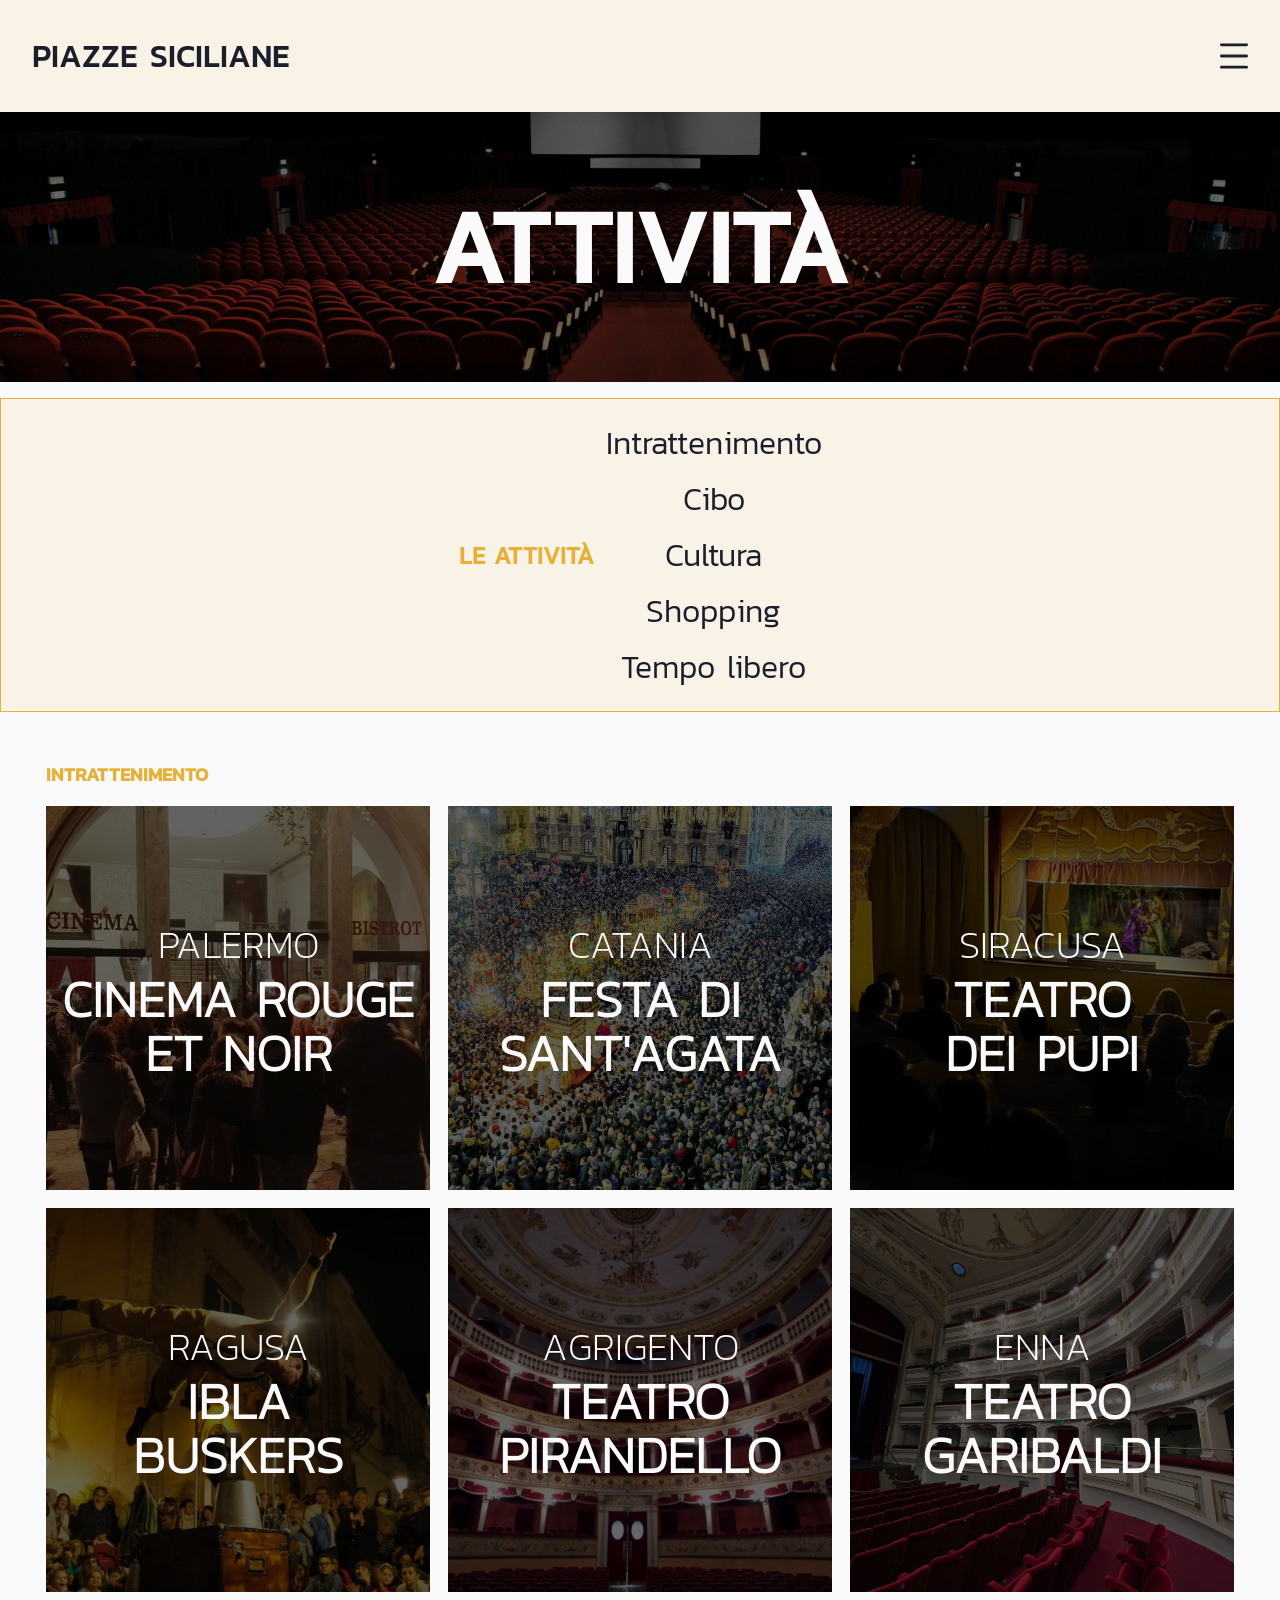
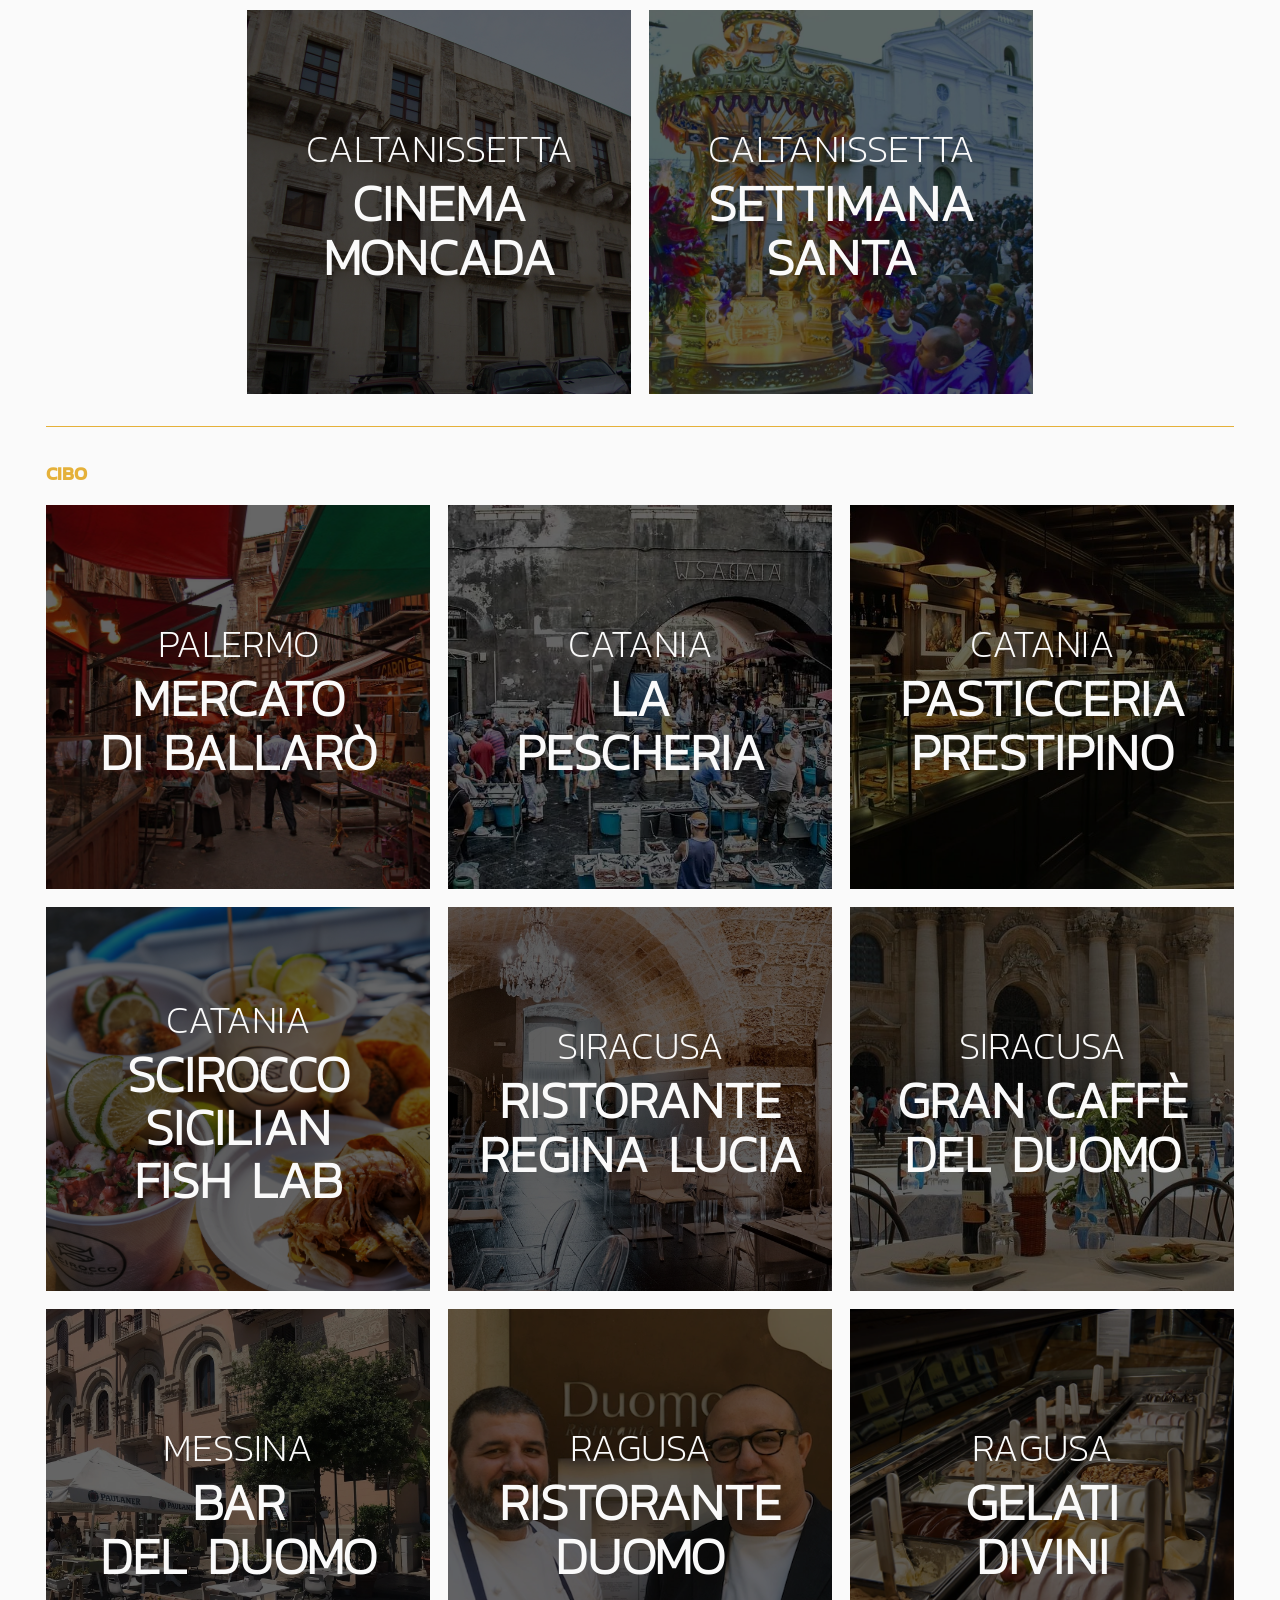
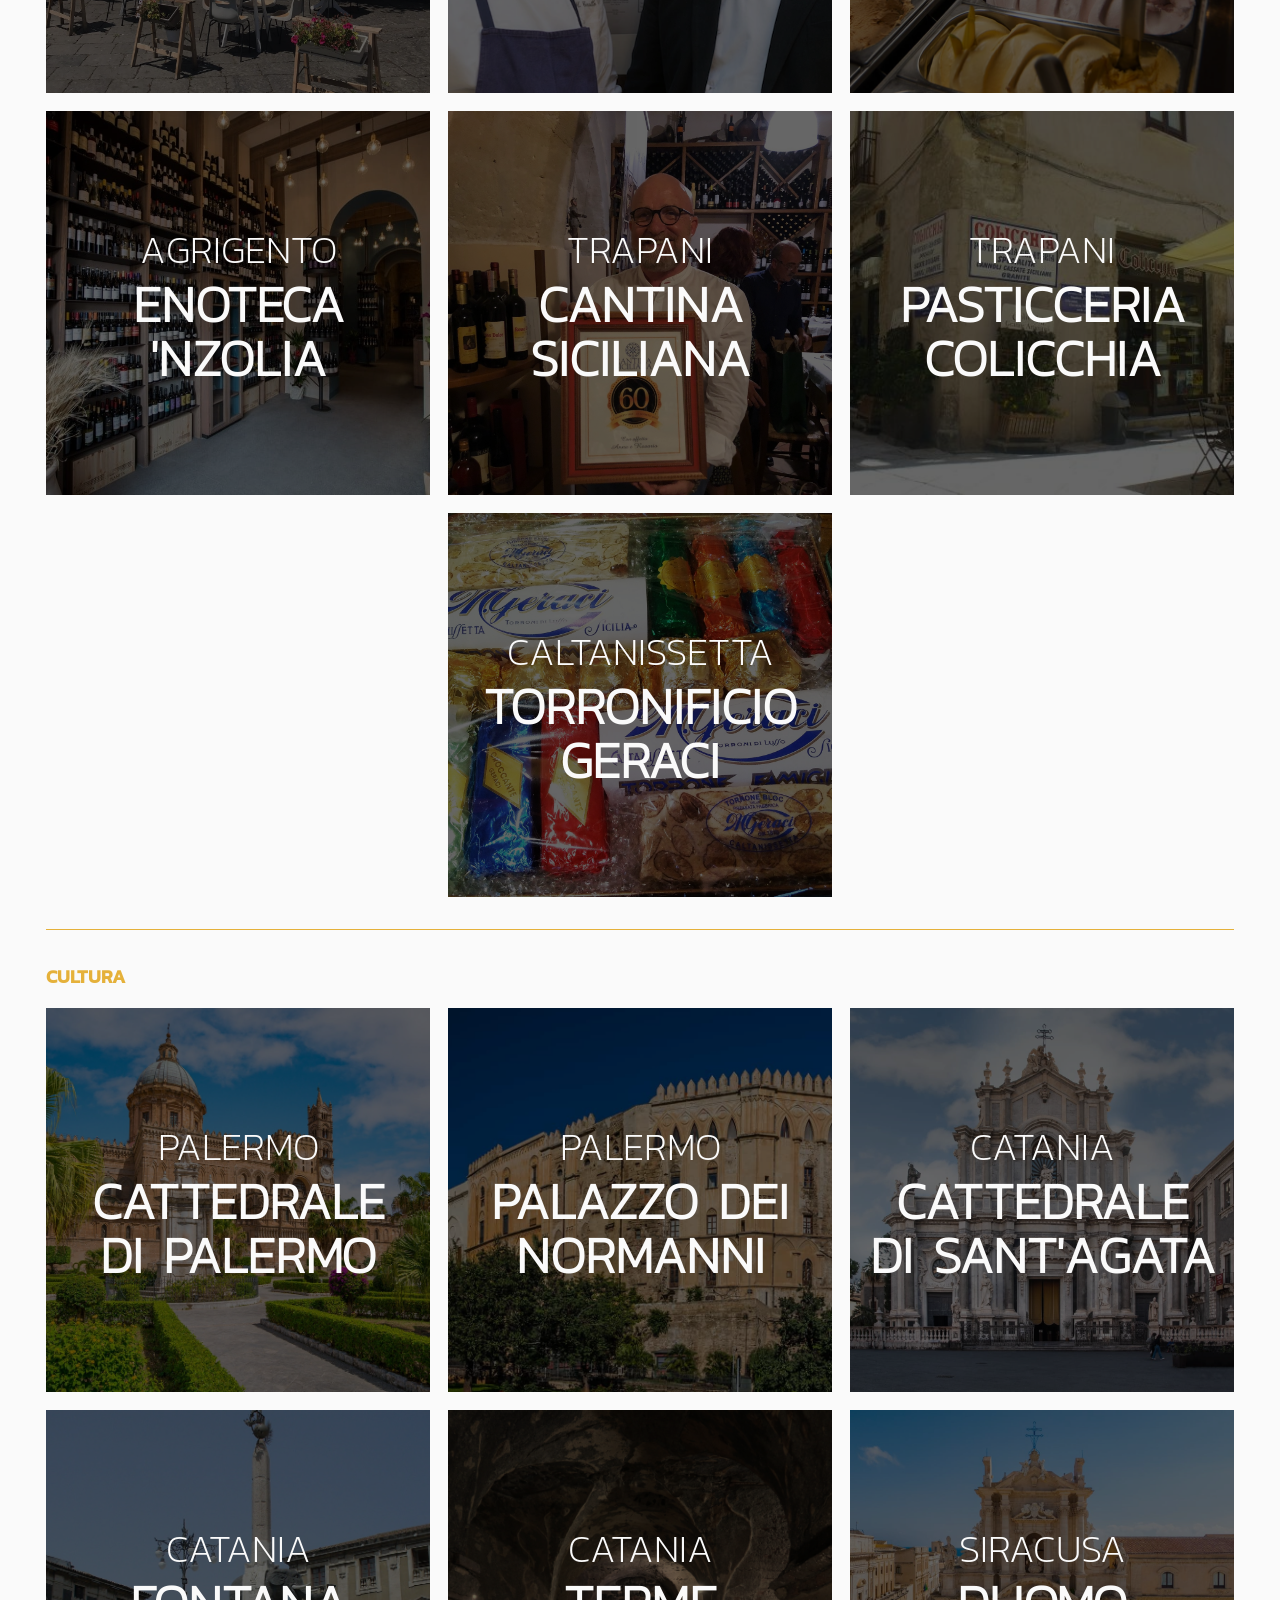
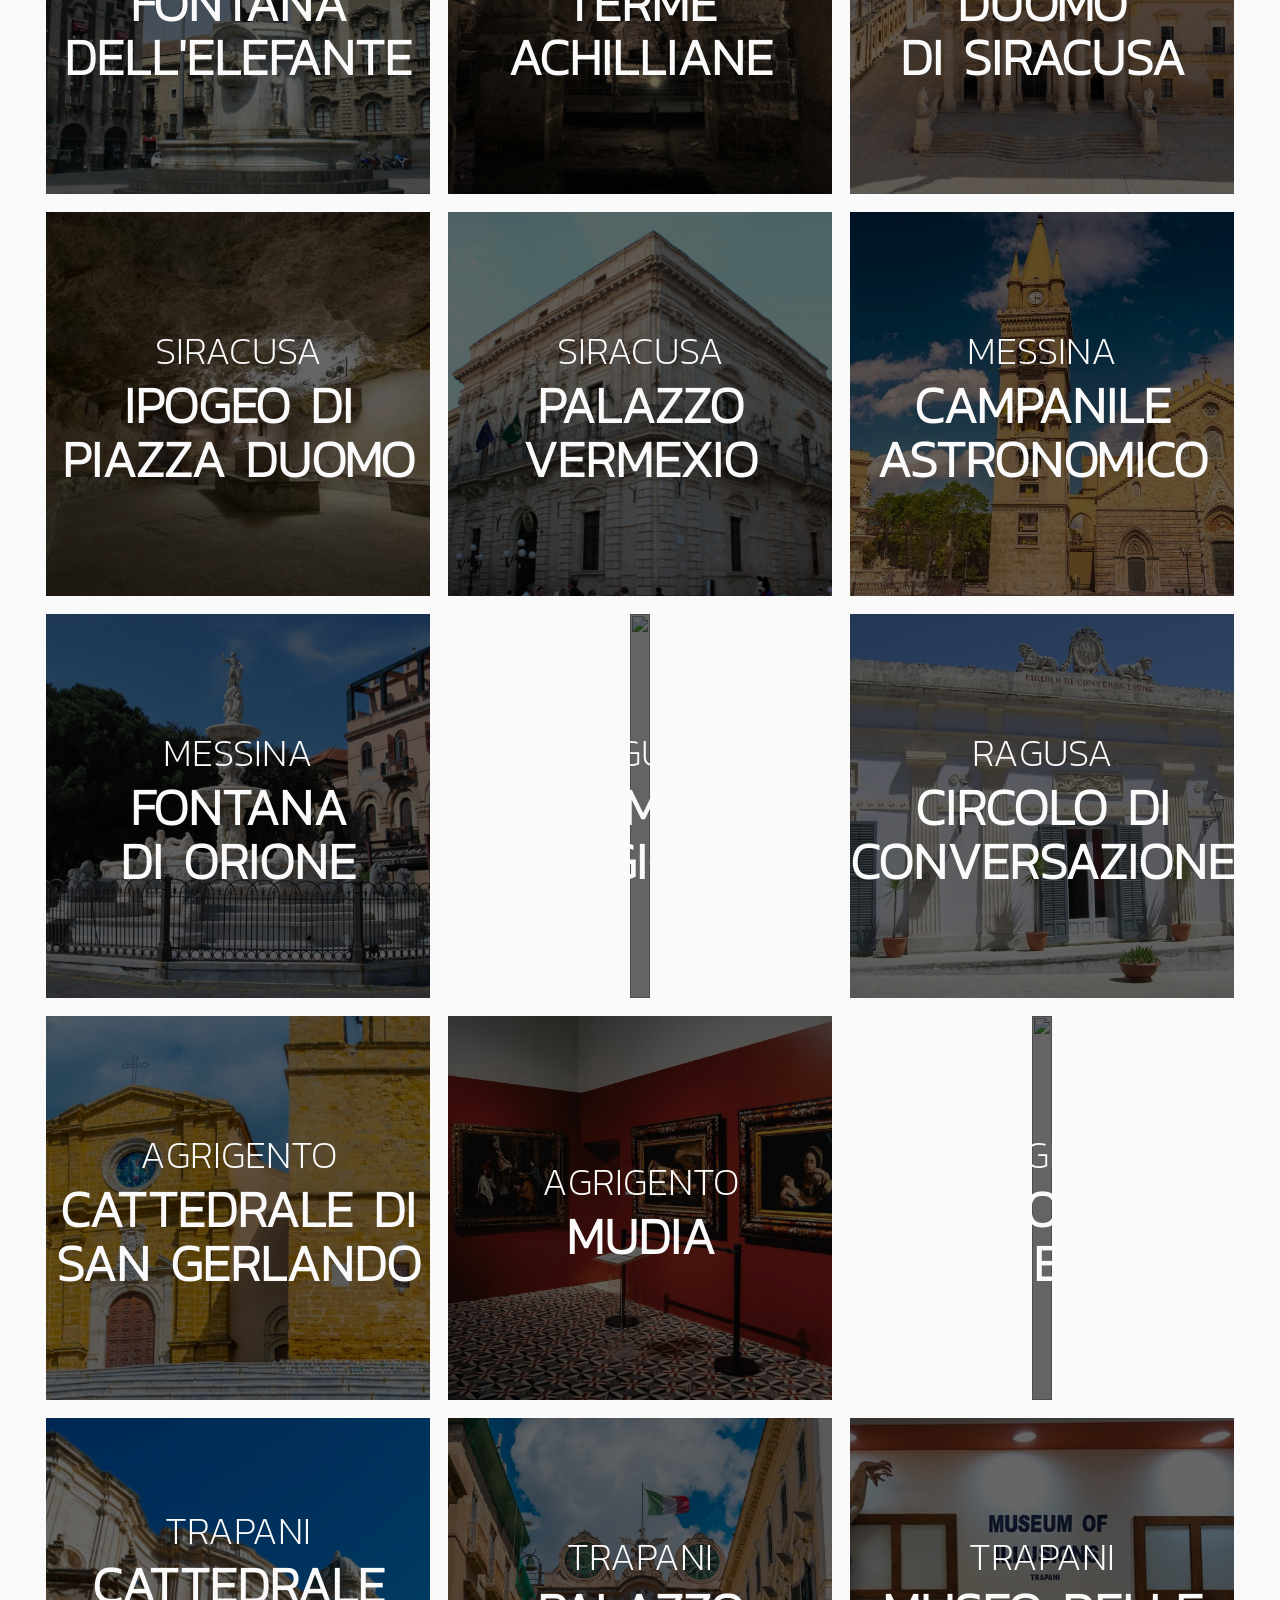
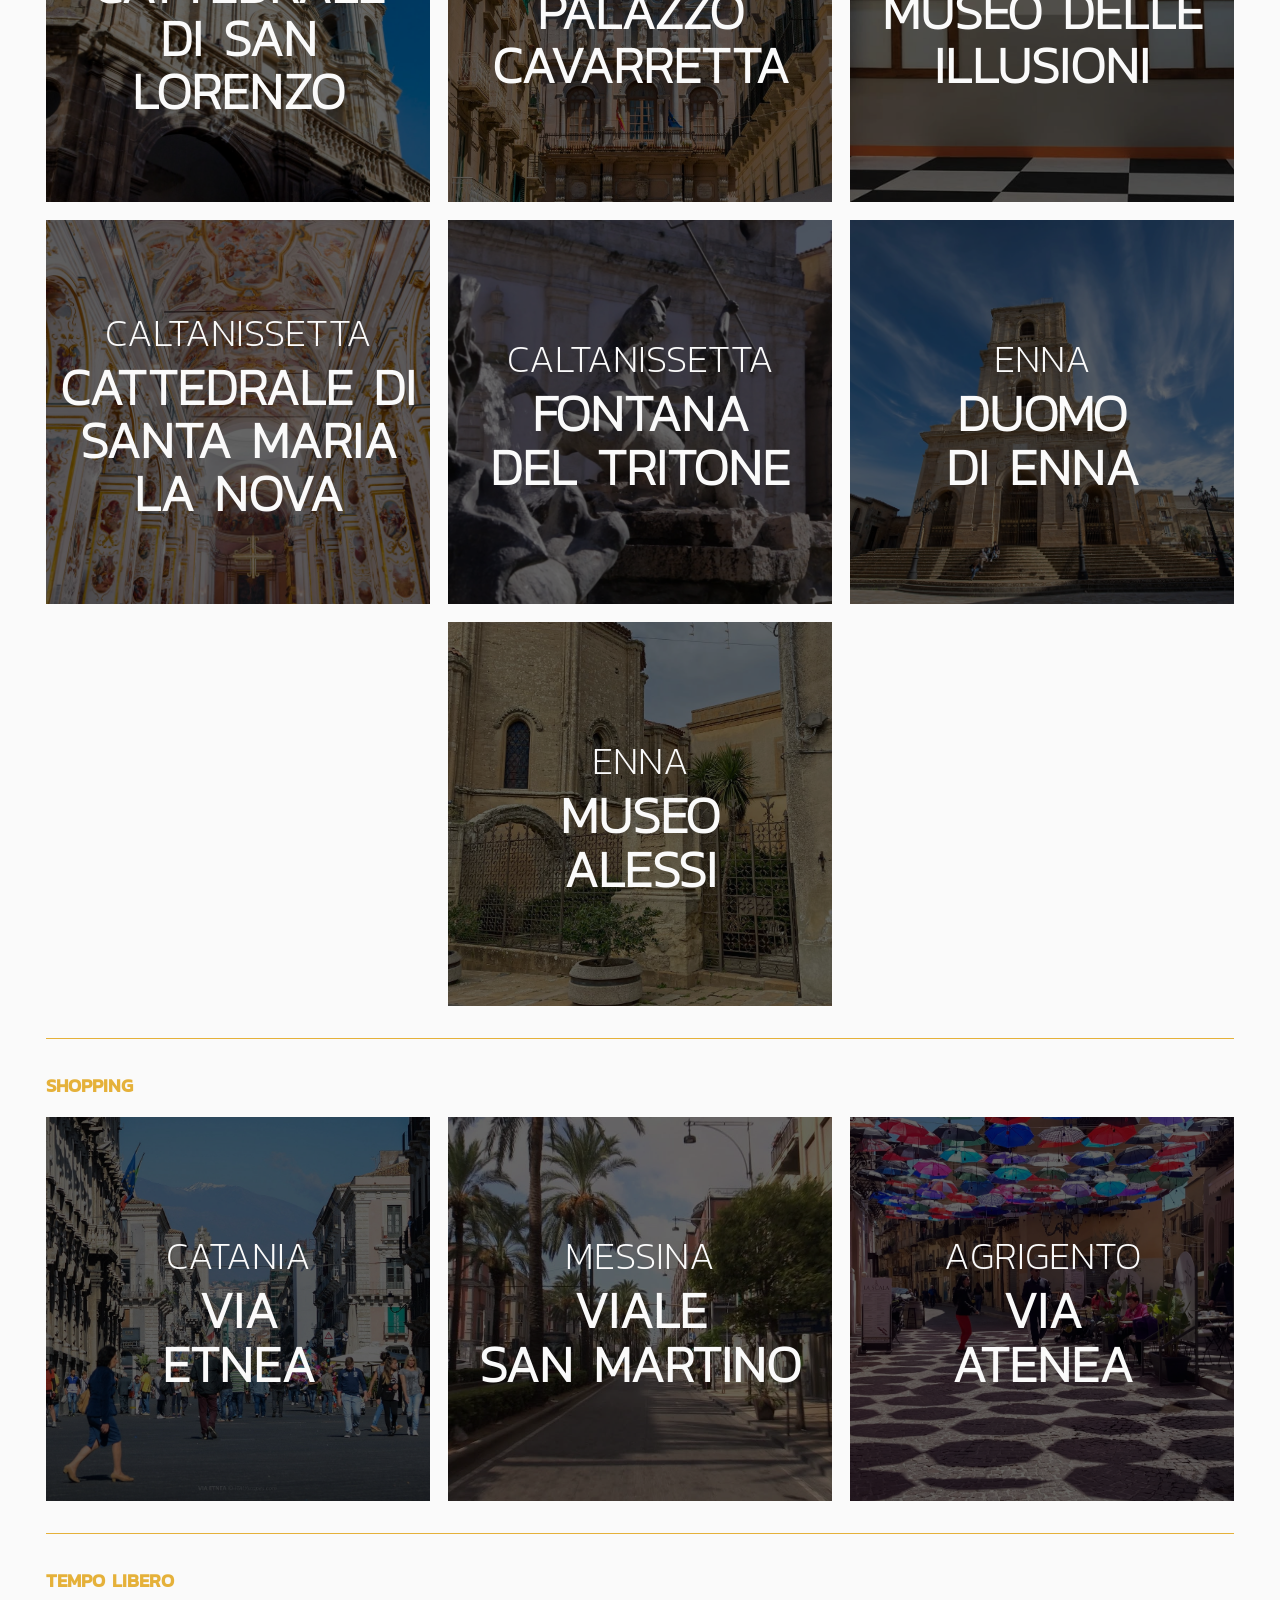
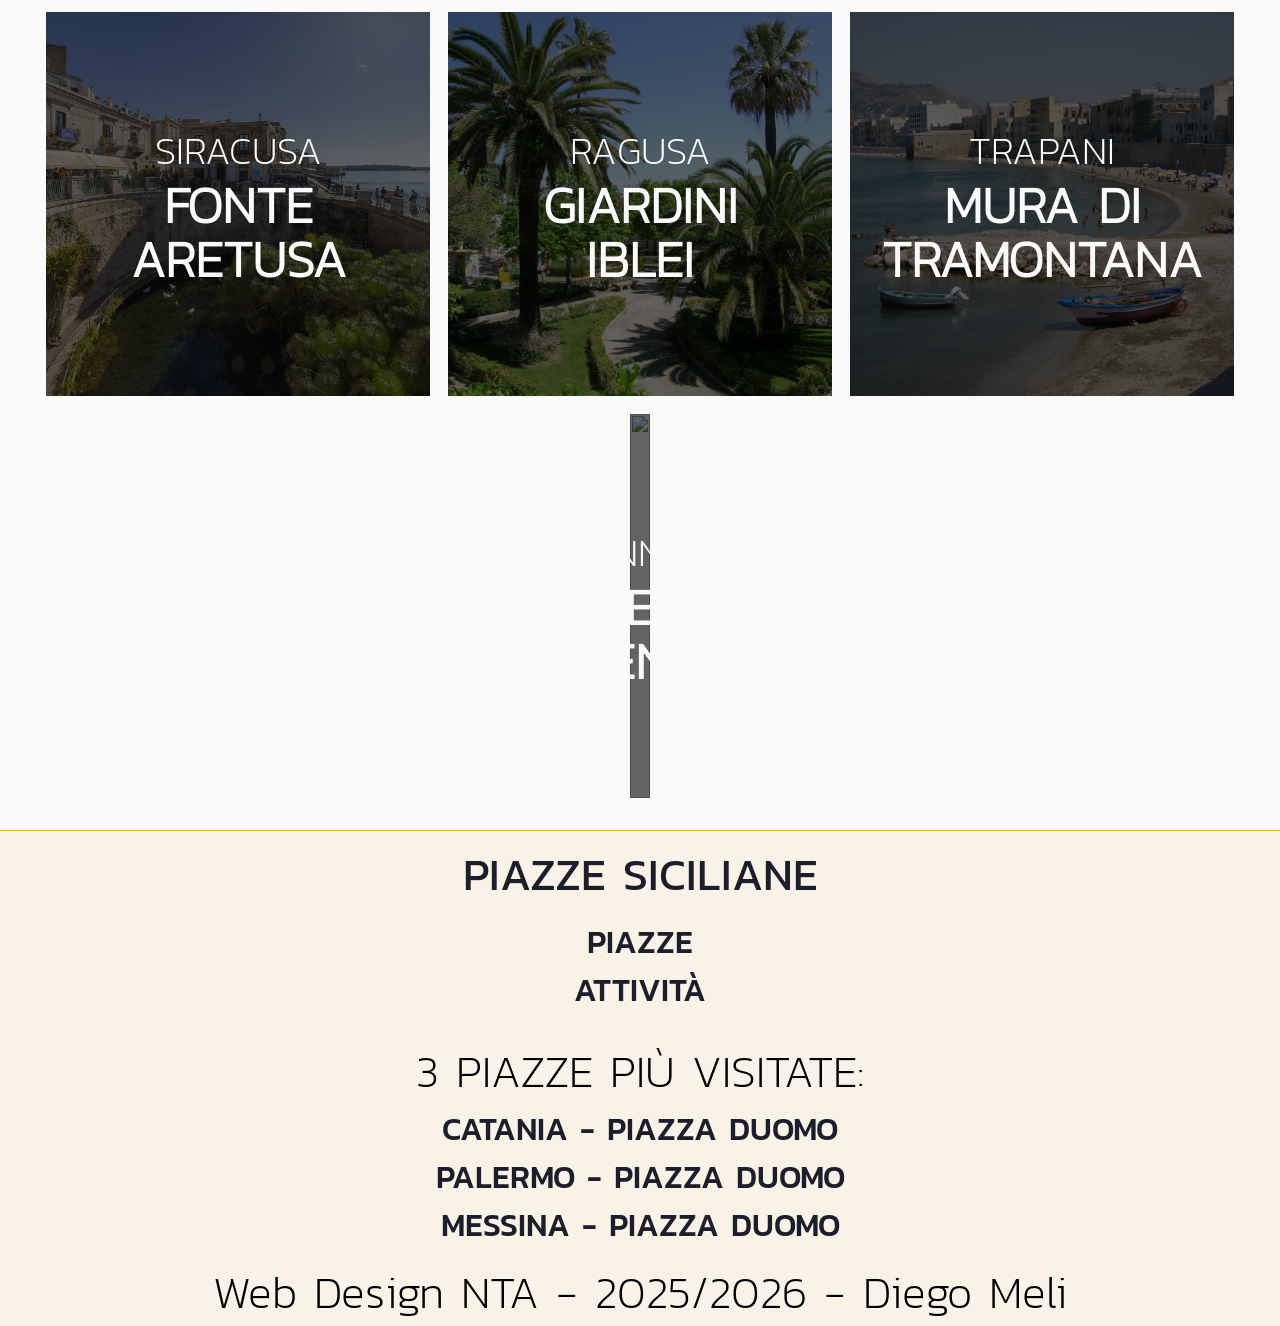
==== commit e67287d8: "completo" ====
--- a/attivita.html
+++ b/attivita.html
@@ -37,7 +37,7 @@
     </nav>
 
     <header>
-        <img src="img/header/ATTIVITA_HEADER.jpg" alt="">
+        <img src="img/header/ATTIVITA_HEADER.webp" alt="">
         <h1>Attività</h1>
     </header>
 
--- a/style.css
+++ b/style.css
@@ -264,6 +264,10 @@
     letter-spacing: 0%;
 }
 
+.indirizzo {
+    font-family: 'Kanit Medium', system-ui, -apple-system, BlinkMacSystemFont, 'Segoe UI', Roboto, Oxygen, Ubuntu, Cantarell, 'Open Sans', 'Helvetica Neue', sans-serif !important; 
+}
+
 .piazze_importanti {
     display: flex;
     flex-direction: column;
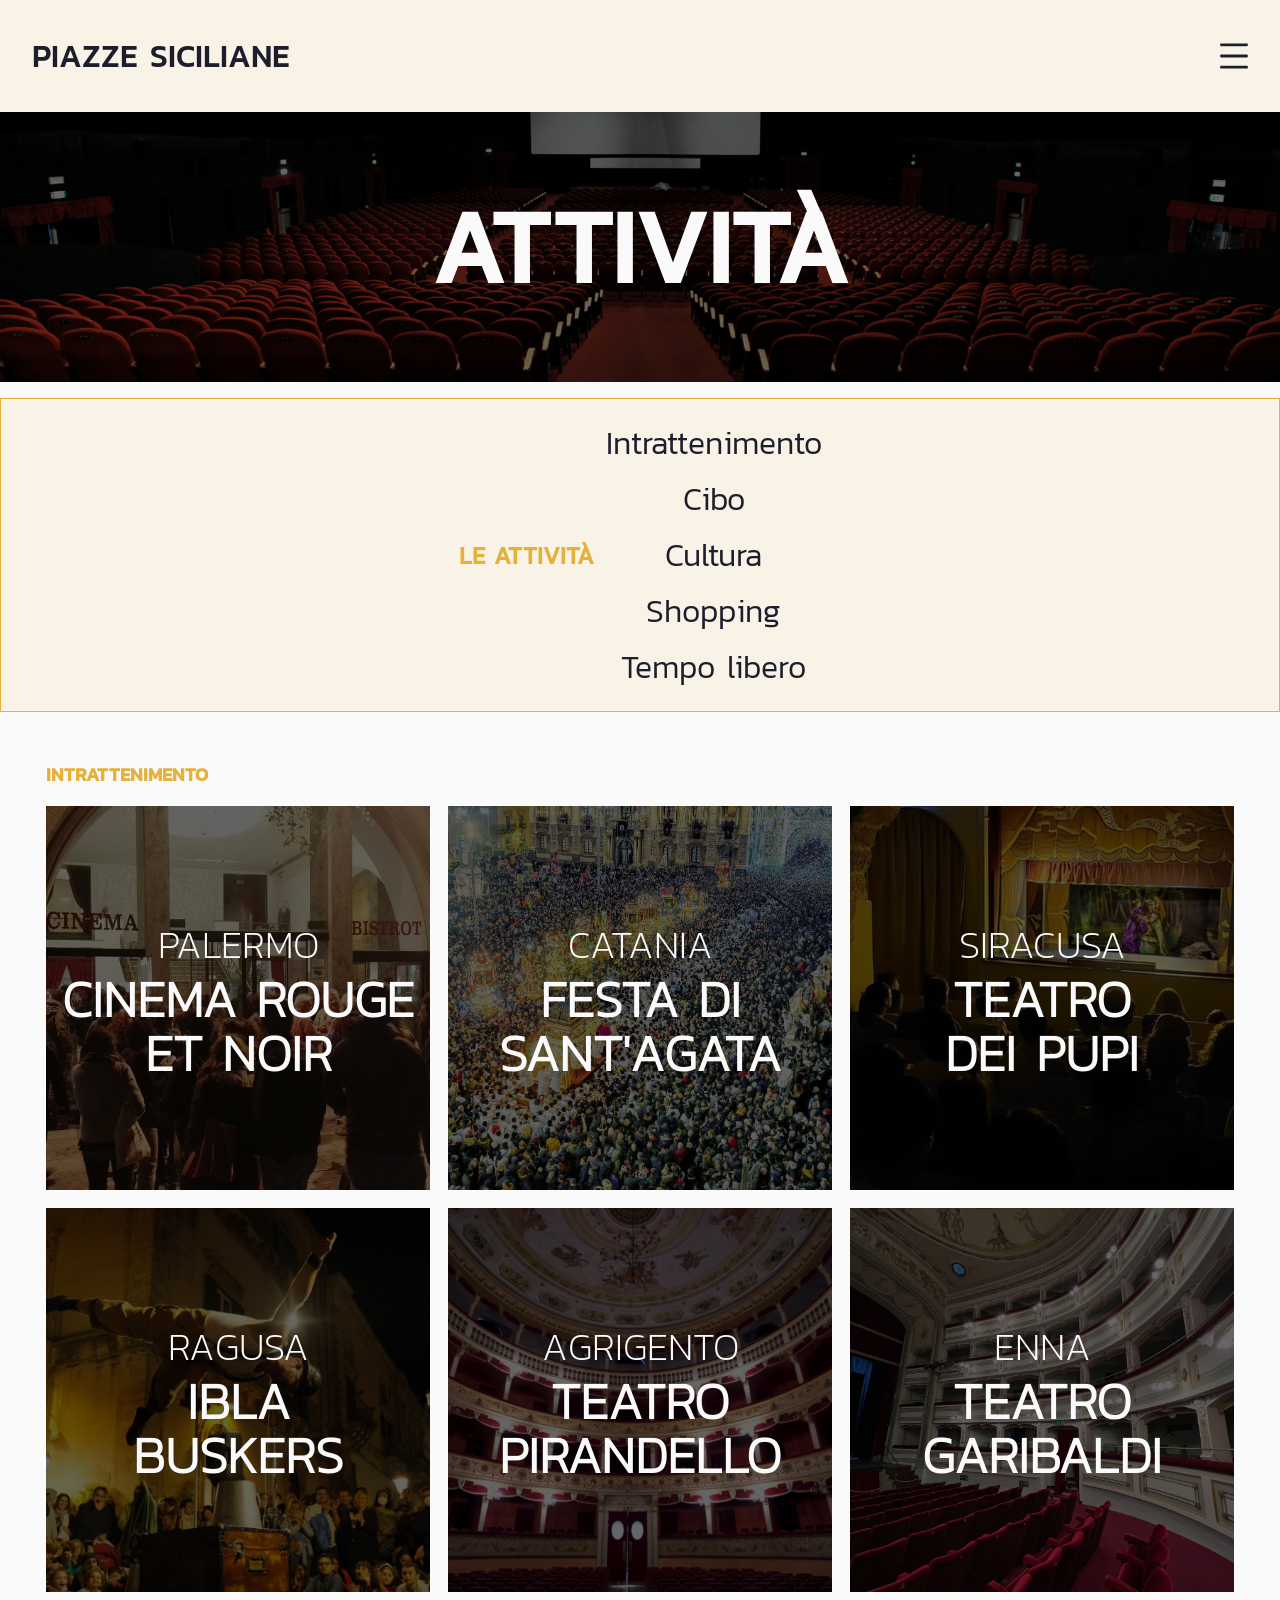
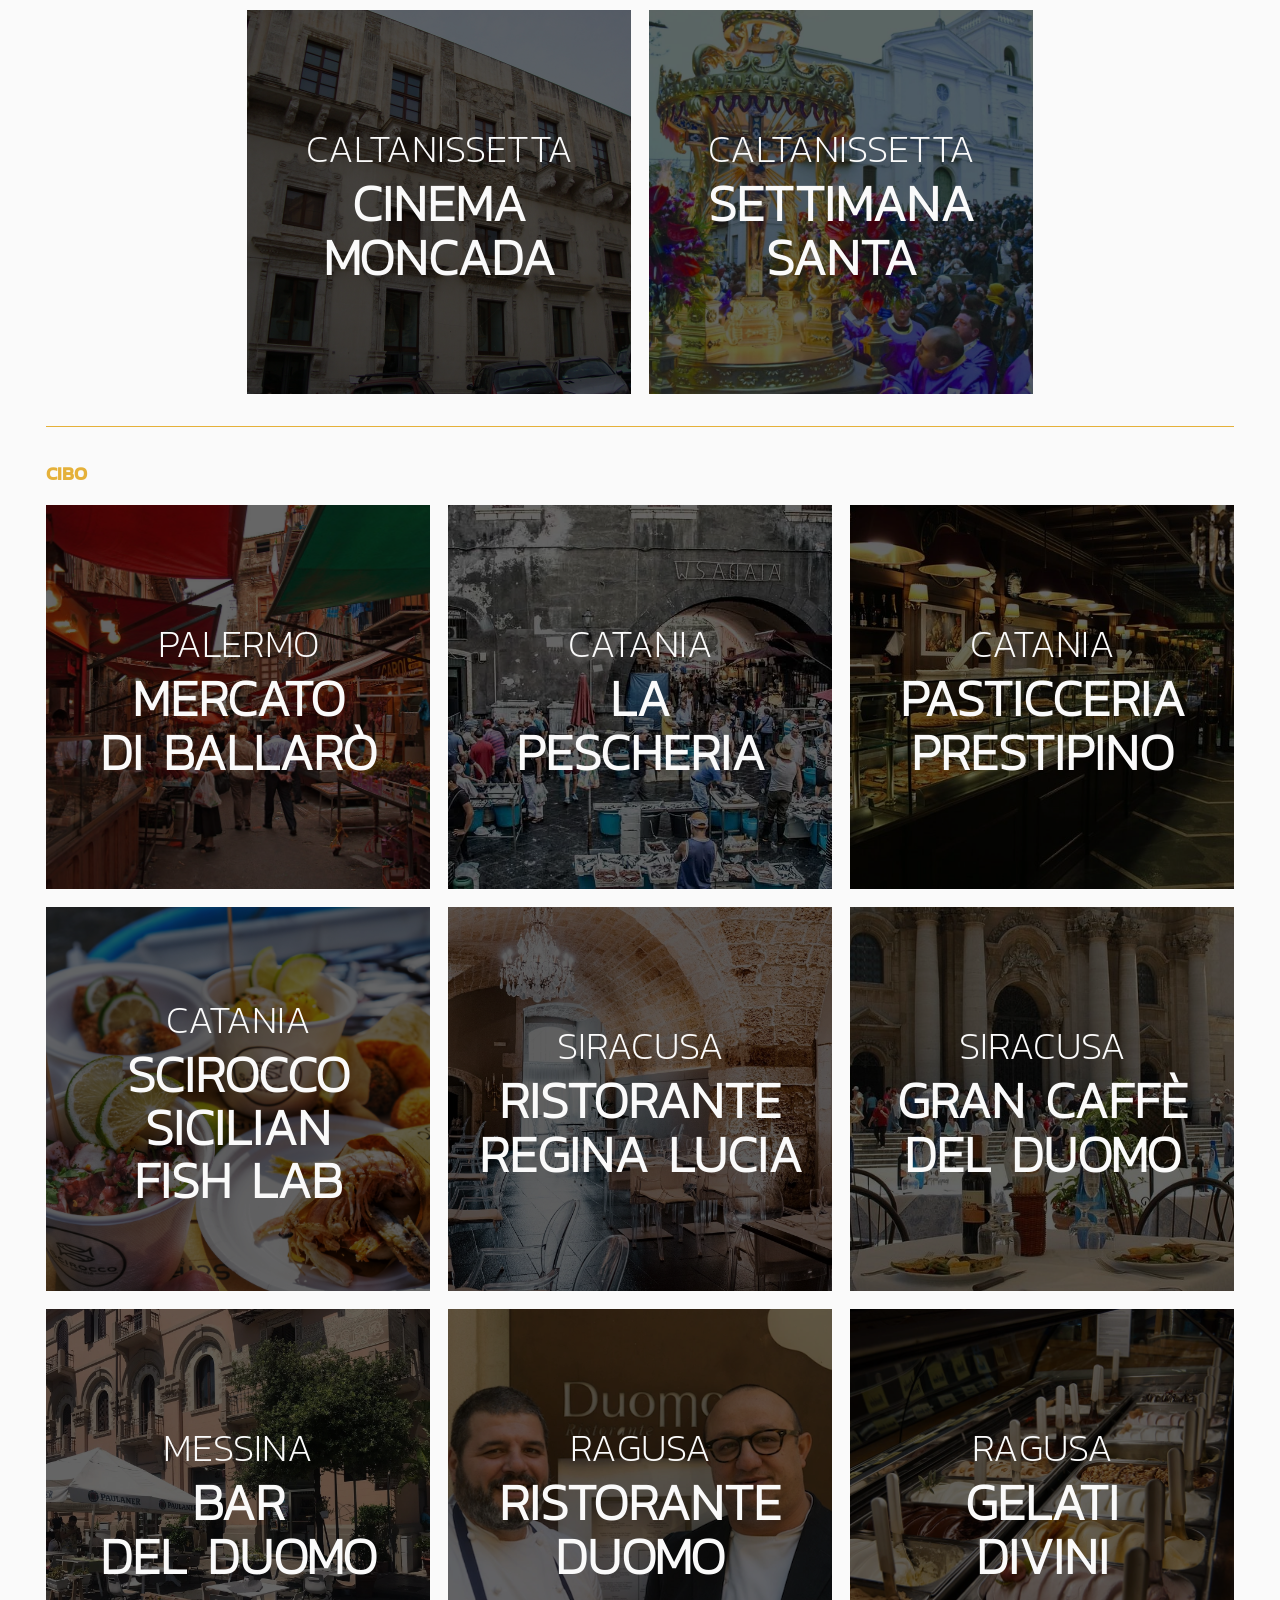
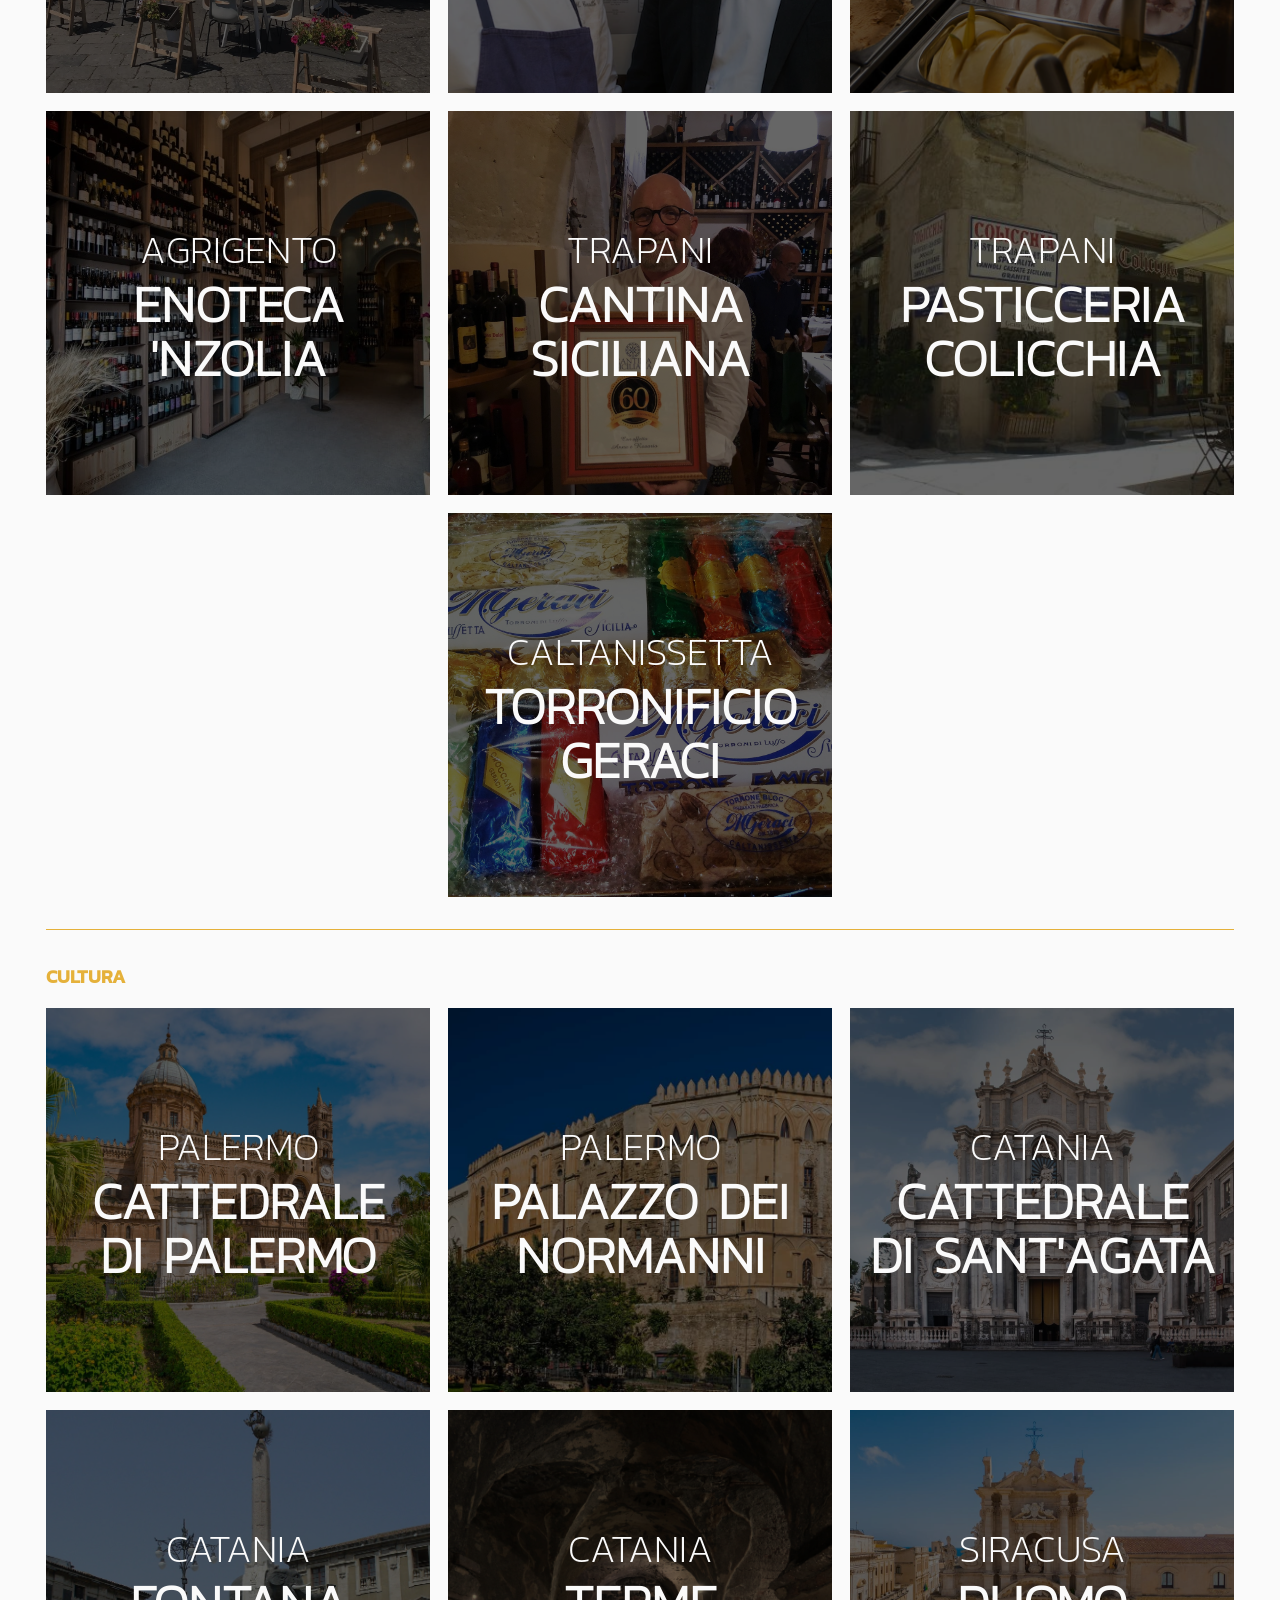
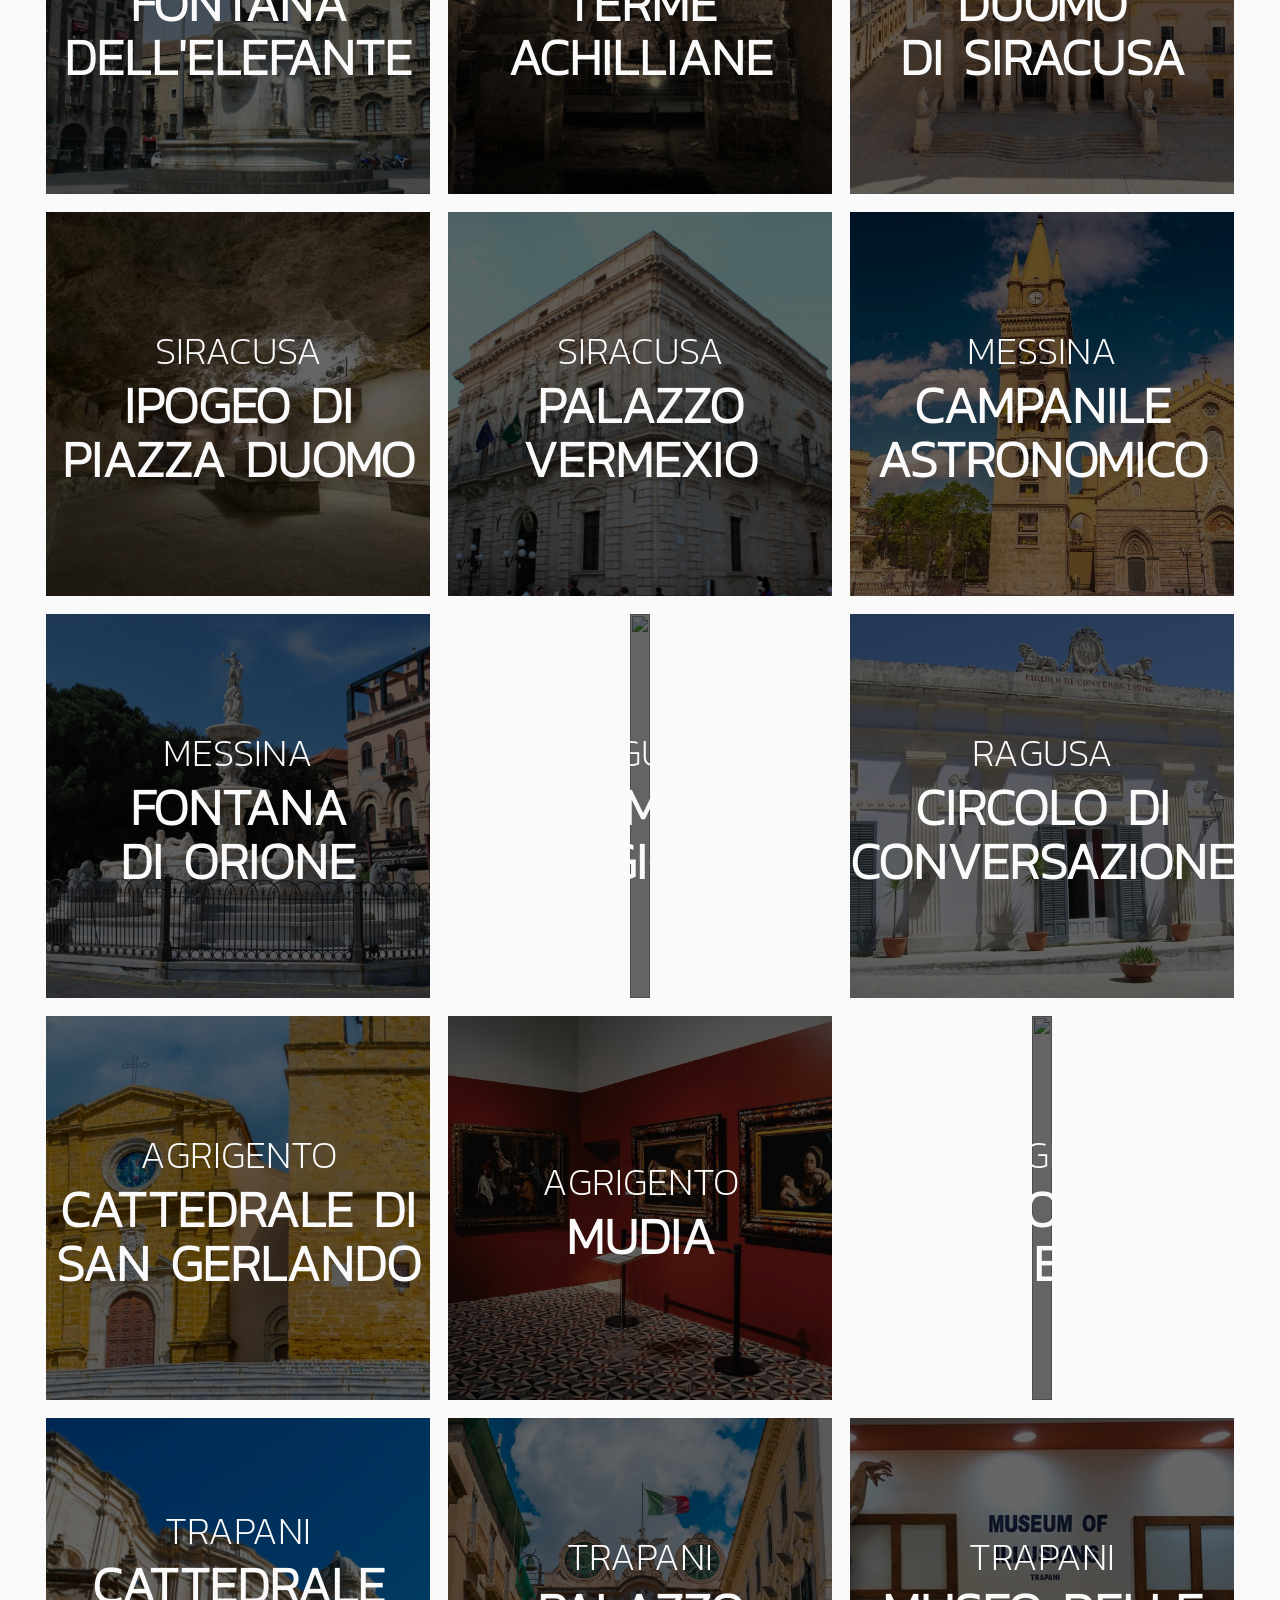
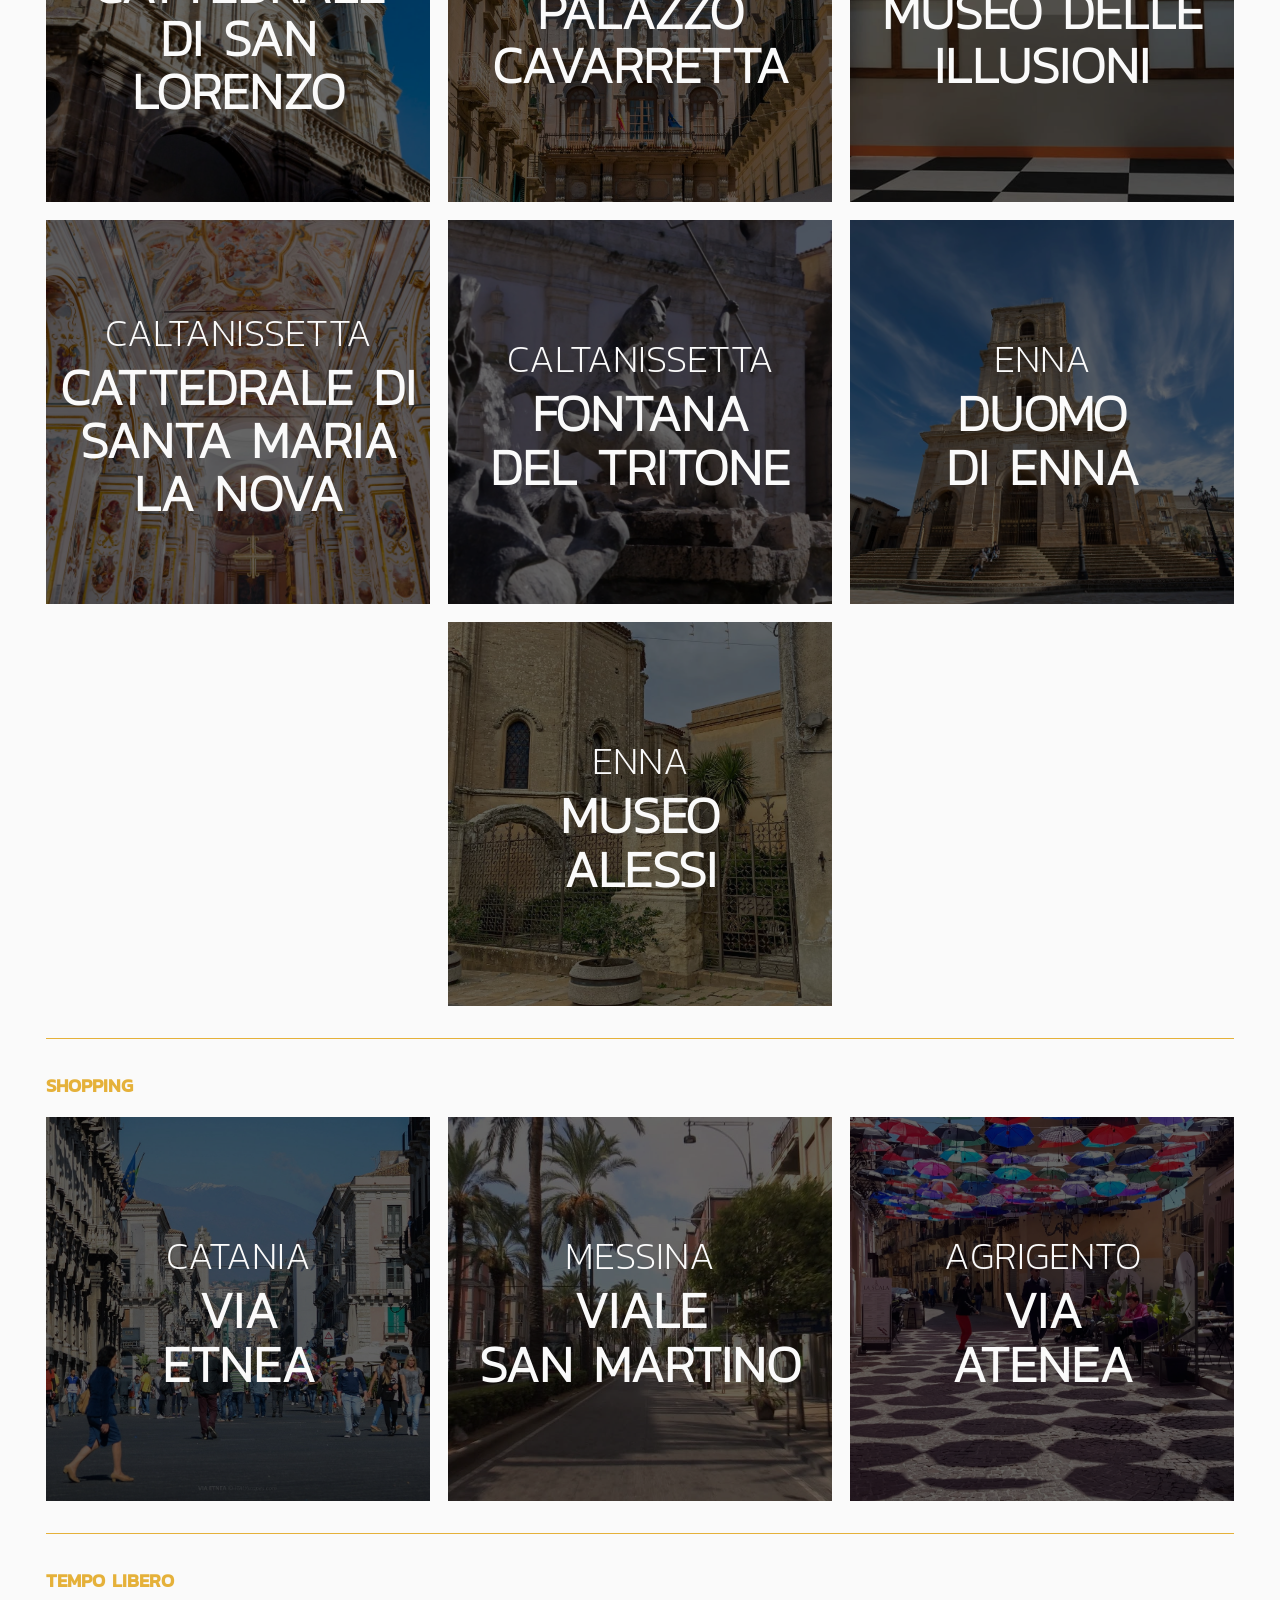
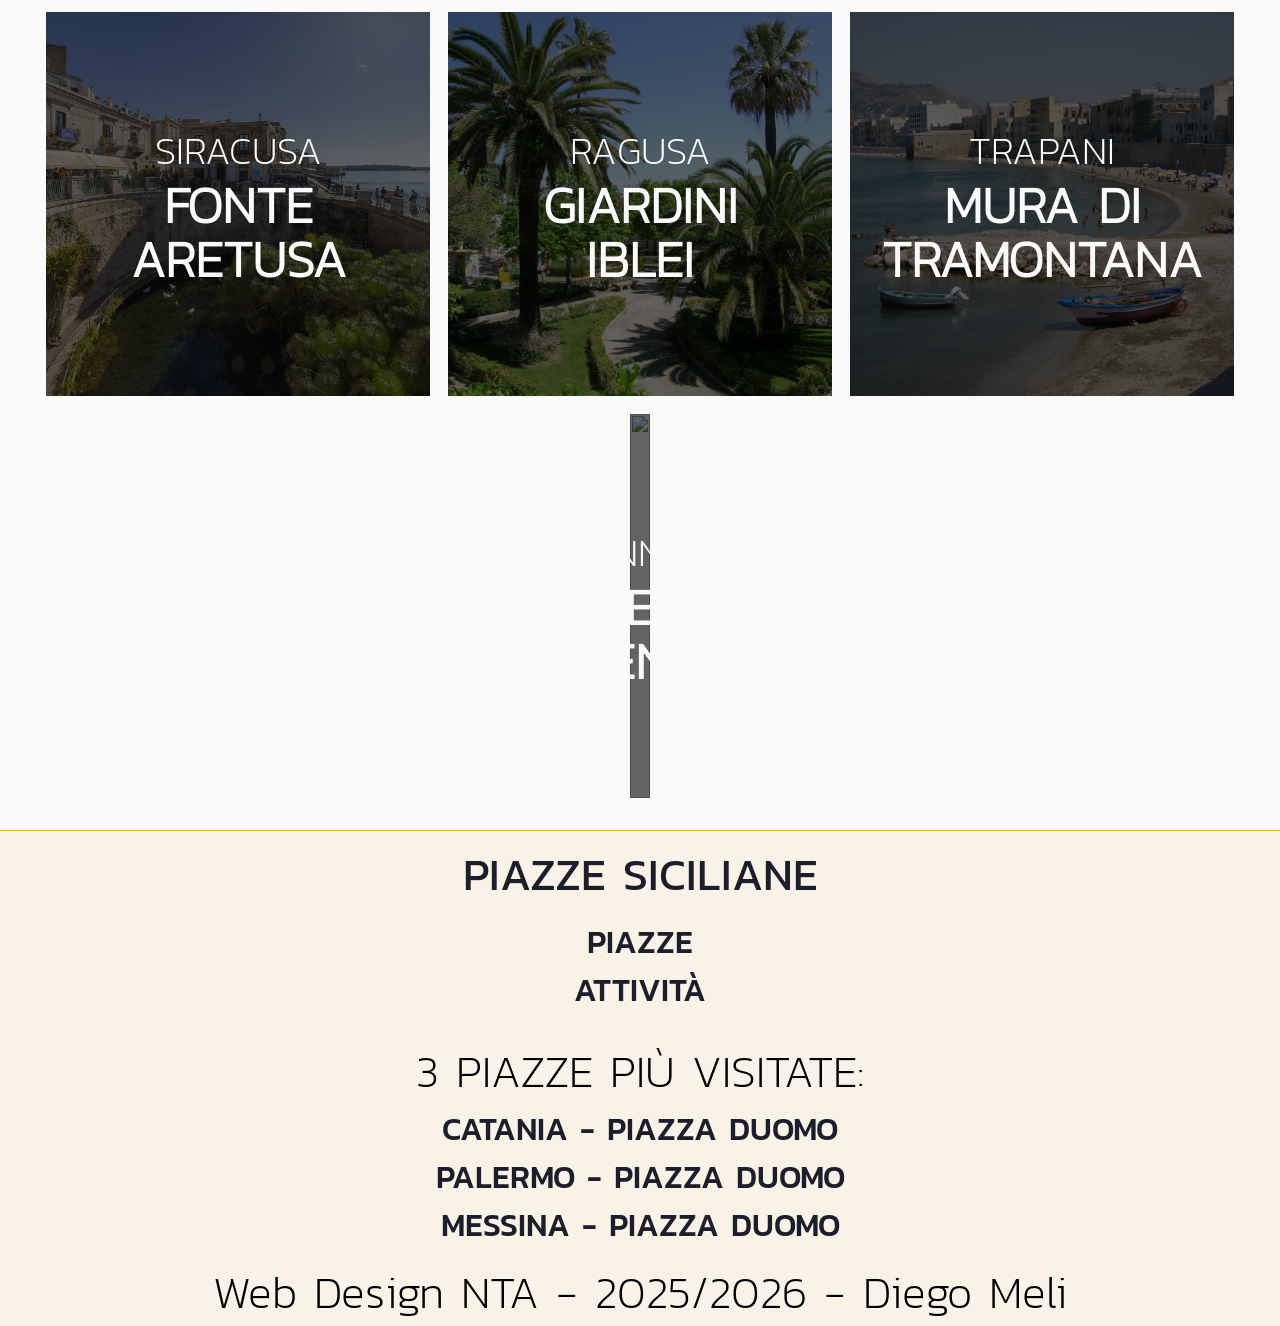
==== commit 2e499e3f: "link card attività con id" ====
--- a/attivita.html
+++ b/attivita.html
@@ -37,7 +37,7 @@
     </nav>
 
     <header>
-        <img src="img/header/ATTIVITA_HEADER.webp" alt="">
+        <img src="img/header/ATTIVITA_HEADER.jpg" alt="">
         <h1>Attività</h1>
     </header>
 
@@ -60,21 +60,21 @@
                 <div class="lista_card">
                     <article class="card" id="card_attivita">
                         <img src="img/attivita/palermo_cinemarouge.webp" alt="">
-                        <a href="piazze/palermo_piana_cattedrale.html">
+                        <a href="piazze/palermo_piana_cattedrale.html#cinema-rouge-et-noir">
                             <p>Palermo</p>
                             <h1>Cinema Rouge<br>et Noir</h1>
                         </a>
                     </article>
                     <article class="card">
                         <img src="img/attivita/catania_festasantagata.webp" alt="">
-                        <a href="piazze/catania_piazza_duomo.html">
+                        <a href="piazze/catania_piazza_duomo.html#festa-di-santagata">
                             <p>Catania</p>
                             <h1>Festa di<br>Sant'Agata</h1>
                         </a>
                     </article>
                     <article class="card">
                         <img src="img/attivita/siracusa_teatropupi.webp" alt="">
-                        <a href="piazze/siracusa_piazza_duomo.html">
+                        <a href="piazze/siracusa_piazza_duomo.html#teatro-dei-pupi">
                             <p>Siracusa</p>
                             <h1>Teatro<br>dei Pupi</h1>
                         </a>
@@ -83,21 +83,21 @@
                 <div class="lista_card">
                     <article class="card">
                         <img src="img/attivita/ragusa_iblabuskers.webp" alt="">
-                        <a href="piazze/ragusa_piazza_duomo.html">
+                        <a href="piazze/ragusa_piazza_duomo.html#ibla-buskers">
                             <p>Ragusa</p>
                             <h1>Ibla<br>Buskers</h1>
                         </a>
                     </article>
                     <article class="card">
                         <img src="img/attivita/agrigento_teatropirandello.webp" alt="">
-                        <a href="piazze/agrigento_piazza_minzoni.html">
+                        <a href="piazze/agrigento_piazza_minzoni.html#teatro-pirandello">
                             <p>Agrigento</p>
                             <h1>Teatro<br>Pirandello</h1>
                         </a>
                     </article>
                     <article class="card">
                         <img src="img/attivita/enna_teatrogaribaldi.webp" alt="">
-                        <a href="piazze/enna_piazza_duomo.html">
+                        <a href="piazze/enna_piazza_duomo.html#teatro-garibaldi">
                             <p>Enna</p>
                             <h1>Teatro<br>Garibaldi</h1>
                         </a>
@@ -106,14 +106,14 @@
                 <div class="lista_card">
                     <article class="card">
                         <img src="img/attivita/caltanissetta_palazzomoncada.webp" alt="">
-                        <a href="piazze/caltanissetta_piazza_garibaldi.html">
+                        <a href="piazze/caltanissetta_piazza_garibaldi.html#cinema-moncada">
                             <p>Caltanissetta</p>
                             <h1>Cinema<br>Moncada</h1>
                         </a>
                     </article>
                     <article class="card">
                         <img src="img/attivita/caltanissetta_settimanasanta.webp" alt="">
-                        <a href="piazze/caltanissetta_piazza_garibaldi.html">
+                        <a href="piazze/caltanissetta_piazza_garibaldi.html#settimana-santa">
                             <p>Caltanissetta</p>
                             <h1>Settimana<br>Santa</h1>
                         </a>
@@ -128,21 +128,21 @@
                 <div class="lista_card">
                     <article class="card">
                         <img src="img/attivita/palermo_mercatoballaro.webp" alt="">
-                        <a href="piazze/palermo_piana_cattedrale.html">
+                        <a href="piazze/palermo_piana_cattedrale.html#mercato-di-ballaro">
                             <p>Palermo</p>
                             <h1>Mercato<br>di Ballarò</h1>
                         </a>
                     </article>
                     <article class="card">
                         <img src="img/attivita/catania_pescheria.webp" alt="">
-                        <a href="piazze/catania_piazza_duomo.html">
+                        <a href="piazze/catania_piazza_duomo.html#la-pescheria">
                             <p>Catania</p>
                             <h1>La<br>Pescheria</h1>
                         </a>
                     </article>
                     <article class="card">
                         <img src="img/attivita/catania_prestipino.webp" alt="">
-                        <a href="piazze/catania_piazza_duomo.html">
+                        <a href="piazze/catania_piazza_duomo.html#pasticceria-prestipino">
                             <p>Catania</p>
                             <h1>Pasticceria<br>Prestipino</h1>
                         </a>
@@ -151,21 +151,21 @@
                 <div class="lista_card">
                     <article class="card">
                         <img src="img/attivita/catania_sciroccofishlab.webp" alt="">
-                        <a href="piazze/catania_piazza_duomo.html">
+                        <a href="piazze/catania_piazza_duomo.html#scirocco-fish-lab">
                             <p>Catania</p>
                             <h1>Scirocco Sicilian<br>Fish Lab</h1>
                         </a>
                     </article>
                     <article class="card">
                         <img src="img/attivita/siracusa_ristorantereginalucia.webp" alt="">
-                        <a href="piazze/siracusa_piazza_duomo.html">
+                        <a href="piazze/siracusa_piazza_duomo.html#ristorante-regina-lucia">
                             <p>Siracusa</p>
                             <h1>Ristorante<br>Regina Lucia</h1>
                         </a>
                     </article>
                     <article class="card">
                         <img src="img/attivita/siracusa_grancaffedelduomo.webp" alt="">
-                        <a href="piazze/siracusa_piazza_duomo.html">
+                        <a href="piazze/siracusa_piazza_duomo.html#gran-caffe-del-duomo">
                             <p>Siracusa</p>
                             <h1>Gran Caffè<br>del Duomo</h1>
                         </a>
@@ -174,21 +174,21 @@
                 <div class="lista_card">
                     <article class="card">
                         <img src="img/attivita/messina_bardelduomo.webp" alt="">
-                        <a href="piazze/messina_piazza_duomo.html">
+                        <a href="piazze/messina_piazza_duomo.html#bar-del-duomo">
                             <p>Messina</p>
                             <h1>Bar<br>del Duomo</h1>
                         </a>
                     </article>
                     <article class="card">
                         <img src="img/attivita/ragusa_ristoranteduomo.webp" alt="">
-                        <a href="piazze/ragusa_piazza_duomo.html">
+                        <a href="piazze/ragusa_piazza_duomo.html#ristorante-duomo">
                             <p>Ragusa</p>
                             <h1>Ristorante<br>Duomo</h1>
                         </a>
                     </article>
                     <article class="card">
                         <img src="img/attivita/ragusa_gelatidivini.webp" alt="">
-                        <a href="piazze/ragusa_piazza_duomo.html">
+                        <a href="piazze/ragusa_piazza_duomo.html#gelati-divini">
                             <p>Ragusa</p>
                             <h1>Gelati<br>DiVini</h1>
                         </a>
@@ -197,21 +197,21 @@
                 <div class="lista_card">
                     <article class="card">
                         <img src="img/attivita/agrigento_enotecanzolia.webp" alt="">
-                        <a href="piazze/agrigento_piazza_minzoni.html">
+                        <a href="piazze/agrigento_piazza_minzoni.html#enoteca-nzolia">
                             <p>Agrigento</p>
                             <h1>Enoteca<br>'Nzolia</h1>
                         </a>
                     </article>
                     <article class="card">
                         <img src="img/attivita/trapani_cantinasiciliana.webp" alt="">
-                        <a href="piazze/trapani_corso_vittorio_emanuele.html">
+                        <a href="piazze/trapani_corso_vittorio_emanuele.html#cantina-siciliana">
                             <p>Trapani</p>
                             <h1>Cantina<br>Siciliana</h1>
                         </a>
                     </article>
                     <article class="card">
                         <img src="img/attivita/trapani_pasticceriacolicchia.webp" alt="">
-                        <a href="piazze/trapani_corso_vittorio_emanuele.html">
+                        <a href="piazze/trapani_corso_vittorio_emanuele.html#pasticceria-colicchia">
                             <p>Trapani</p>
                             <h1>Pasticceria<br>Colicchia</h1>
                         </a>
@@ -220,7 +220,7 @@
                 <div class="lista_card">
                     <article class="card">
                         <img src="img/attivita/caltanissetta_torronificiogeraci.webp" alt="">
-                        <a href="piazze/caltanissetta_piazza_garibaldi.html">
+                        <a href="piazze/caltanissetta_piazza_garibaldi.html#torronificio-geraci">
                             <p>Caltanissetta</p>
                             <h1>Torronificio<br>Geraci</h1>
                         </a>
@@ -235,21 +235,21 @@
                 <div class="lista_card">
                     <article class="card">
                         <img src="img/attivita/palermo_cattedrale.webp" alt="">
-                        <a href="piazze/palermo_piana_cattedrale.html">
+                        <a href="piazze/palermo_piana_cattedrale.html#cattedrale-di-palermo">
                             <p>Palermo</p>
                             <h1>Cattedrale<br>di Palermo</h1>
                         </a>
                     </article>
                     <article class="card">
                         <img src="img/attivita/palermo_palazzodeinormanni.webp" alt="">
-                        <a href="piazze/palermo_piana_cattedrale.html">
+                        <a href="piazze/palermo_piana_cattedrale.html#palazzo-dei-normanni">
                             <p>Palermo</p>
                             <h1>Palazzo dei<br>Normanni</h1>
                         </a>
                     </article>
                     <article class="card">
                         <img src="img/attivita/catania_cattedralesantagata.webp" alt="">
-                        <a href="piazze/catania_piazza_duomo.html">
+                        <a href="piazze/catania_piazza_duomo.html#cattedrale-di-santagata">
                             <p>Catania</p>
                             <h1>Cattedrale<br>di Sant'Agata</h1>
                         </a>
@@ -258,21 +258,21 @@
                 <div class="lista_card">
                     <article class="card">
                         <img src="img/attivita/catania_fontanaelefante.webp" alt="">
-                        <a href="piazze/catania_piazza_duomo.html">
+                        <a href="piazze/catania_piazza_duomo.html#fontana-dellelefante">
                             <p>Catania</p>
                             <h1>Fontana<br>dell'Elefante</h1>
                         </a>
                     </article>
                     <article class="card">
                         <img src="img/attivita/catania_termeachilliane.webp" alt="">
-                        <a href="piazze/catania_piazza_duomo.html">
+                        <a href="piazze/catania_piazza_duomo.html#terme-achilliane">
                             <p>Catania</p>
                             <h1>Terme<br>Achilliane</h1>
                         </a>
                     </article>
                     <article class="card">
                         <img src="img/attivita/siracusa_duomo.webp" alt="">
-                        <a href="piazze/siracusa_piazza_duomo.html">
+                        <a href="piazze/siracusa_piazza_duomo.html#duomo-di-siracusa">
                             <p>Siracusa</p>
                             <h1>Duomo<br>di Siracusa</h1>
                         </a>
@@ -281,21 +281,21 @@
                 <div class="lista_card">
                     <article class="card">
                         <img src="img/attivita/siracusa_ipogeo.webp" alt="">
-                        <a href="piazze/siracusa_piazza_duomo.html">
+                        <a href="piazze/siracusa_piazza_duomo.html#ipogeo-piazza-duomo">
                             <p>Siracusa</p>
                             <h1>Ipogeo di<br>Piazza Duomo</h1>
                         </a>
                     </article>
                     <article class="card">
                         <img src="img/attivita/siracusa_palazzovermexio.webp" alt="">
-                        <a href="piazze/siracusa_piazza_duomo.html">
+                        <a href="piazze/siracusa_piazza_duomo.html#palazzo-vermexio">
                             <p>Siracusa</p>
                             <h1>Palazzo<br>Vermexio</h1>
                         </a>
                     </article>
                     <article class="card">
                         <img src="img/attivita/messina_campanileastronomico.webp" alt="">
-                        <a href="piazze/messina_piazza_duomo.html">
+                        <a href="piazze/messina_piazza_duomo.html#campanile-astronomico">
                             <p>Messina</p>
                             <h1>Campanile<br>Astronomico</h1>
                         </a>
@@ -304,21 +304,21 @@
                 <div class="lista_card">
                     <article class="card">
                         <img src="img/attivita/messina_fontanadiorione.webp" alt="">
-                        <a href="piazze/messina_piazza_duomo.html">
+                        <a href="piazze/messina_piazza_duomo.html#fontana-di-orione">
                             <p>Messina</p>
                             <h1>Fontana<br>di Orione</h1>
                         </a>
                     </article>
                     <article class="card">
                         <img src="img/attivita/ragusa_duomosangiorgio.webp" alt="">
-                        <a href="piazze/ragusa_piazza_duomo.html">
+                        <a href="piazze/ragusa_piazza_duomo.html#duomo-di-san-giorgio">
                             <p>Ragusa</p>
                             <h1>Duomo di<br>San Giorgio</h1>
                         </a>
                     </article>
                     <article class="card">
                         <img src="img/attivita/ragusa_circolodiconversazione.webp" alt="">
-                        <a href="piazze/ragusa_piazza_duomo.html">
+                        <a href="piazze/ragusa_piazza_duomo.html#circolo-di-conversazione">
                             <p>Ragusa</p>
                             <h1>Circolo di<br>Conversazione</h1>
                         </a>
@@ -327,21 +327,21 @@
                 <div class="lista_card">
                     <article class="card">
                         <img src="img/attivita/agrigento_cattedralesangerlando.webp" alt="">
-                        <a href="piazze/agrigento_piazza_minzoni.html">
+                        <a href="piazze/agrigento_piazza_minzoni.html#cattedrale-san-gerlando">
                             <p>Agrigento</p>
                             <h1>Cattedrale di<br>San Gerlando</h1>
                         </a>
                     </article>
                     <article class="card">
                         <img src="img/attivita/agrigento_mudia.webp" alt="">
-                        <a href="piazze/agrigento_piazza_minzoni.html">
+                        <a href="piazze/agrigento_piazza_minzoni.html#mudia">
                             <p>Agrigento</p>
                             <h1>MUDIA</h1>
                         </a>
                     </article>
                     <article class="card">
                         <img src="img/attivita/agrigento_bibliotecalucchesiana.webp" alt="">
-                        <a href="piazze/agrigento_piazza_minzoni.html">
+                        <a href="piazze/agrigento_piazza_minzoni.html#biblioteca-lucchesiana">
                             <p>Agrigento</p>
                             <h1>Biblioteca<br>Lucchesiana</h1>
                         </a>
@@ -350,21 +350,21 @@
                 <div class="lista_card">
                     <article class="card">
                         <img src="img/attivita/trapani_cattedraledisanlorenzo.webp" alt="">
-                        <a href="piazze/trapani_corso_vittorio_emanuele.html">
+                        <a href="piazze/trapani_corso_vittorio_emanuele.html#cattedrale-san-lorenzo">
                             <p>Trapani</p>
                             <h1>Cattedrale<br>di San Lorenzo</h1>
                         </a>
                     </article>
                     <article class="card">
                         <img src="img/attivita/trapani_palazzocavarretta.webp" alt="">
-                        <a href="piazze/trapani_corso_vittorio_emanuele.html">
+                        <a href="piazze/trapani_corso_vittorio_emanuele.html#palazzo-cavarretta">
                             <p>Trapani</p>
                             <h1>Palazzo<br>Cavarretta</h1>
                         </a>
                     </article>
                     <article class="card">
                         <img src="img/attivita/trapani_museoillusioni.webp" alt="">
-                        <a href="piazze/trapani_corso_vittorio_emanuele.html">
+                        <a href="piazze/trapani_corso_vittorio_emanuele.html#museo-delle-illusioni">
                             <p>Trapani</p>
                             <h1>Museo delle<br>Illusioni</h1>
                         </a>
@@ -373,21 +373,21 @@
                 <div class="lista_card">
                     <article class="card">
                         <img src="img/attivita/caltanissetta_cattedralesantamaria.webp" alt="">
-                        <a href="piazze/caltanissetta_piazza_garibaldi.html">
+                        <a href="piazze/caltanissetta_piazza_garibaldi.html#cattedrale-santa-maria">
                             <p>Caltanissetta</p>
                             <h1>Cattedrale di<br>Santa Maria La Nova</h1>
                         </a>
                     </article>
                     <article class="card">
                         <img src="img/attivita/caltanissetta_fontanadeltritone.webp" alt="">
-                        <a href="piazze/caltanissetta_piazza_garibaldi.html">
+                        <a href="piazze/caltanissetta_piazza_garibaldi.html#fontana-del-tritone">
                             <p>Caltanissetta</p>
                             <h1>Fontana<br>del Tritone</h1>
                         </a>
                     </article>
                     <article class="card">
                         <img src="img/attivita/enna_duomo.webp" alt="">
-                        <a href="piazze/enna_piazza_duomo.html">
+                        <a href="piazze/enna_piazza_duomo.html#duomo-di-enna">
                             <p>Enna</p>
                             <h1>Duomo<br>di Enna</h1>
                         </a>
@@ -396,7 +396,7 @@
                 <div class="lista_card">
                     <article class="card">
                         <img src="img/attivita/enna_museoalessi.webp" alt="">
-                        <a href="piazze/enna_piazza_duomo.html">
+                        <a href="piazze/enna_piazza_duomo.html#museo-alessi">
                             <p>Enna</p>
                             <h1>Museo<br>Alessi</h1>
                         </a>
@@ -411,21 +411,21 @@
                 <div class="lista_card">
                     <article class="card">
                         <img src="img/attivita/catania_viaetnea.webp" alt="">
-                        <a href="piazze/catania_piazza_duomo.html">
+                        <a href="piazze/catania_piazza_duomo.html#via-etnea">
                             <p>Catania</p>
                             <h1>Via<br>Etnea</h1>
                         </a>
                     </article>
                     <article class="card">
                         <img src="img/attivita/messina_vialesanmartino.webp" alt="">
-                        <a href="piazze/messina_piazza_duomo.html">
+                        <a href="piazze/messina_piazza_duomo.html#viale-san-martino">
                             <p>Messina</p>
                             <h1>Viale<br>San Martino</h1>
                         </a>
                     </article>
                     <article class="card">
                         <img src="img/attivita/agrigento_viaatenea.webp" alt="">
-                        <a href="piazze/agrigento_piazza_minzoni.html">
+                        <a href="piazze/agrigento_piazza_minzoni.html#via-atenea">
                             <p>Agrigento</p>
                             <h1>Via<br>Atenea</h1>
                         </a>
@@ -440,21 +440,21 @@
                 <div class="lista_card">
                     <article class="card">
                         <img src="img/attivita/siracusa_fontearetusa.webp" alt="">
-                        <a href="piazze/siracusa_piazza_duomo.html">
+                        <a href="piazze/siracusa_piazza_duomo.html#fonte-aretusa">
                             <p>Siracusa</p>
                             <h1>Fonte<br>Aretusa</h1>
                         </a>
                     </article>
                     <article class="card">
                         <img src="img/attivita/ragusa_giardiniiblei.webp" alt="">
-                        <a href="piazze/ragusa_piazza_duomo.html">
+                        <a href="piazze/ragusa_piazza_duomo.html#giardini-iblei">
                             <p>Ragusa</p>
                             <h1>Giardini<br>Iblei</h1>
                         </a>
                     </article>
                     <article class="card">
                         <img src="img/attivita/trapani_muraditramontana.webp" alt="">
-                        <a href="piazze/trapani_corso_vittorio_emanuele.html">
+                        <a href="piazze/trapani_corso_vittorio_emanuele.html#mura-di-tramontana">
                             <p>Trapani</p>
                             <h1>Mura di<br>Tramontana</h1>
                         </a>
@@ -463,7 +463,7 @@
                 <div class="lista_card">
                     <article class="card">
                         <img src="img/attivita/enna_belvedere.webp" alt="">
-                        <a href="piazze/enna_piazza_duomo.html">
+                        <a href="piazze/enna_piazza_duomo.html#belvedere-di-enna">
                             <p>Enna</p>
                             <h1>Belvedere<br>di Enna</h1>
                         </a>
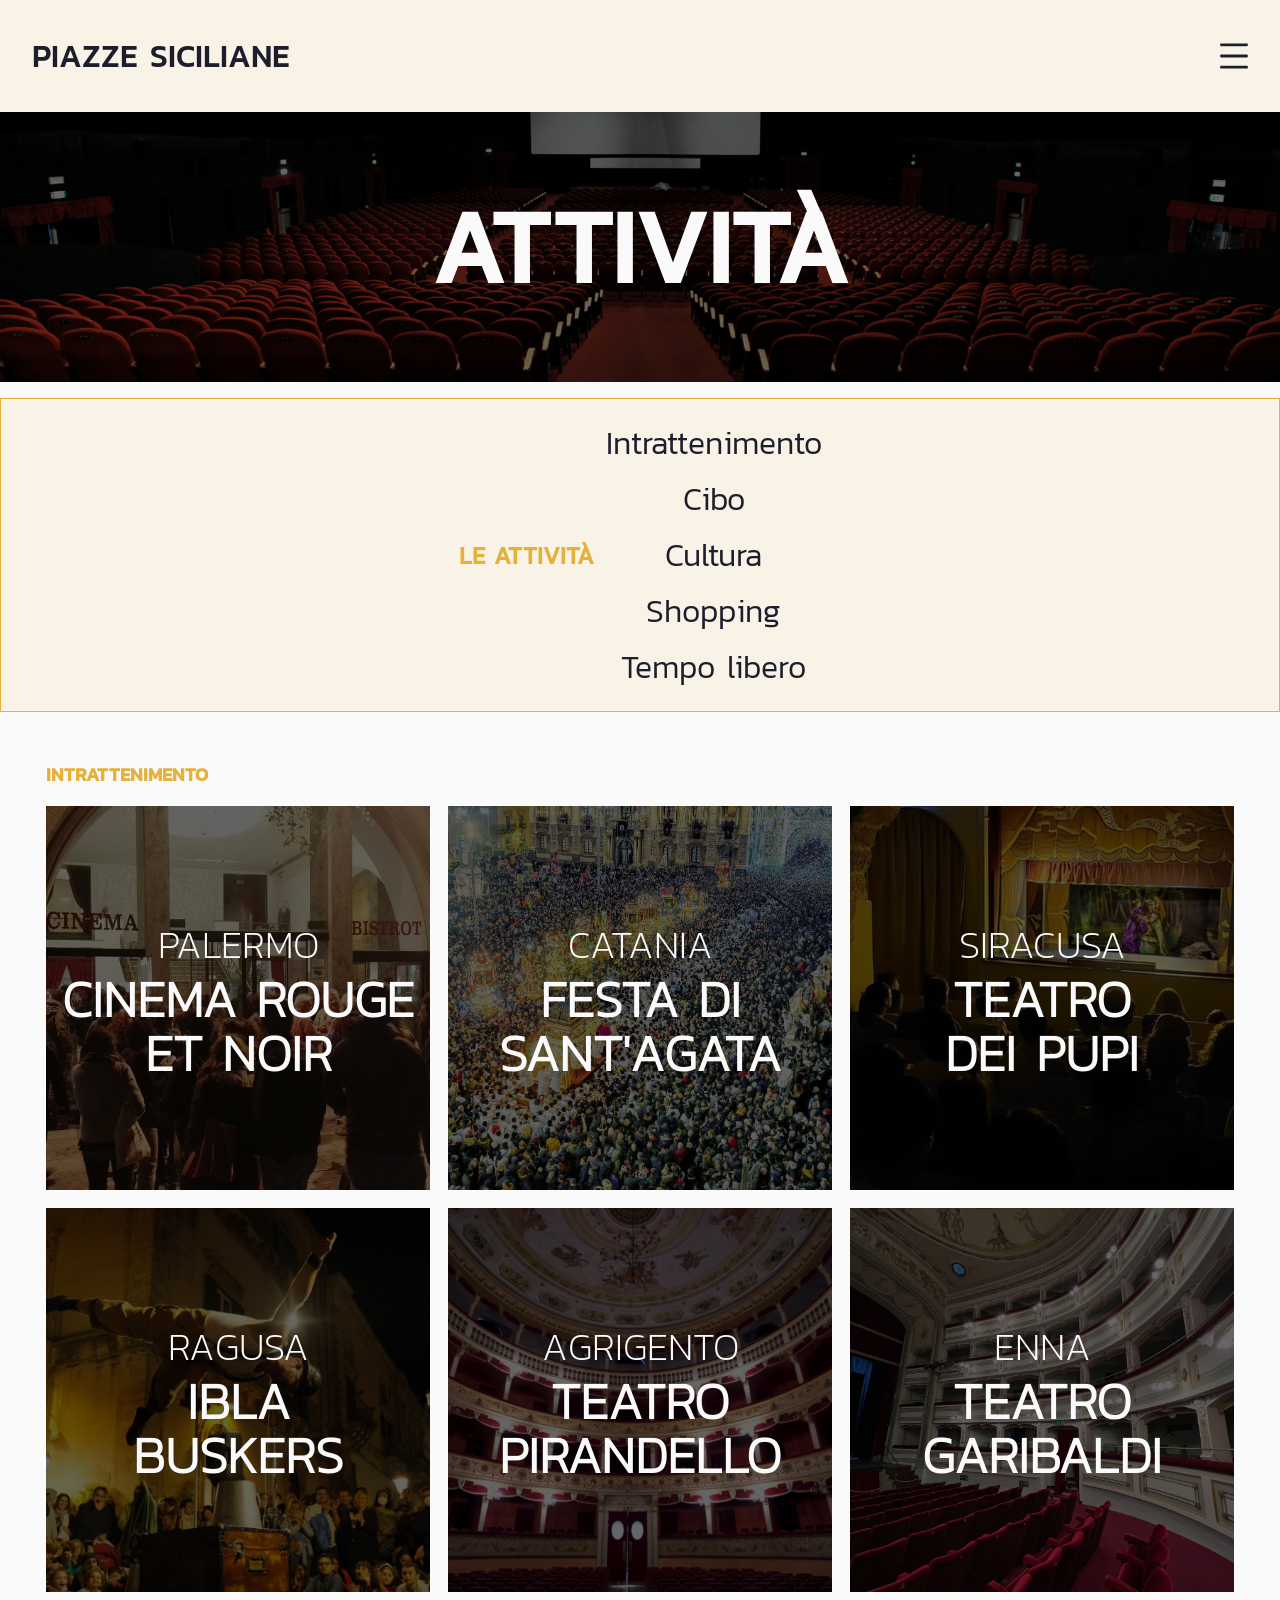
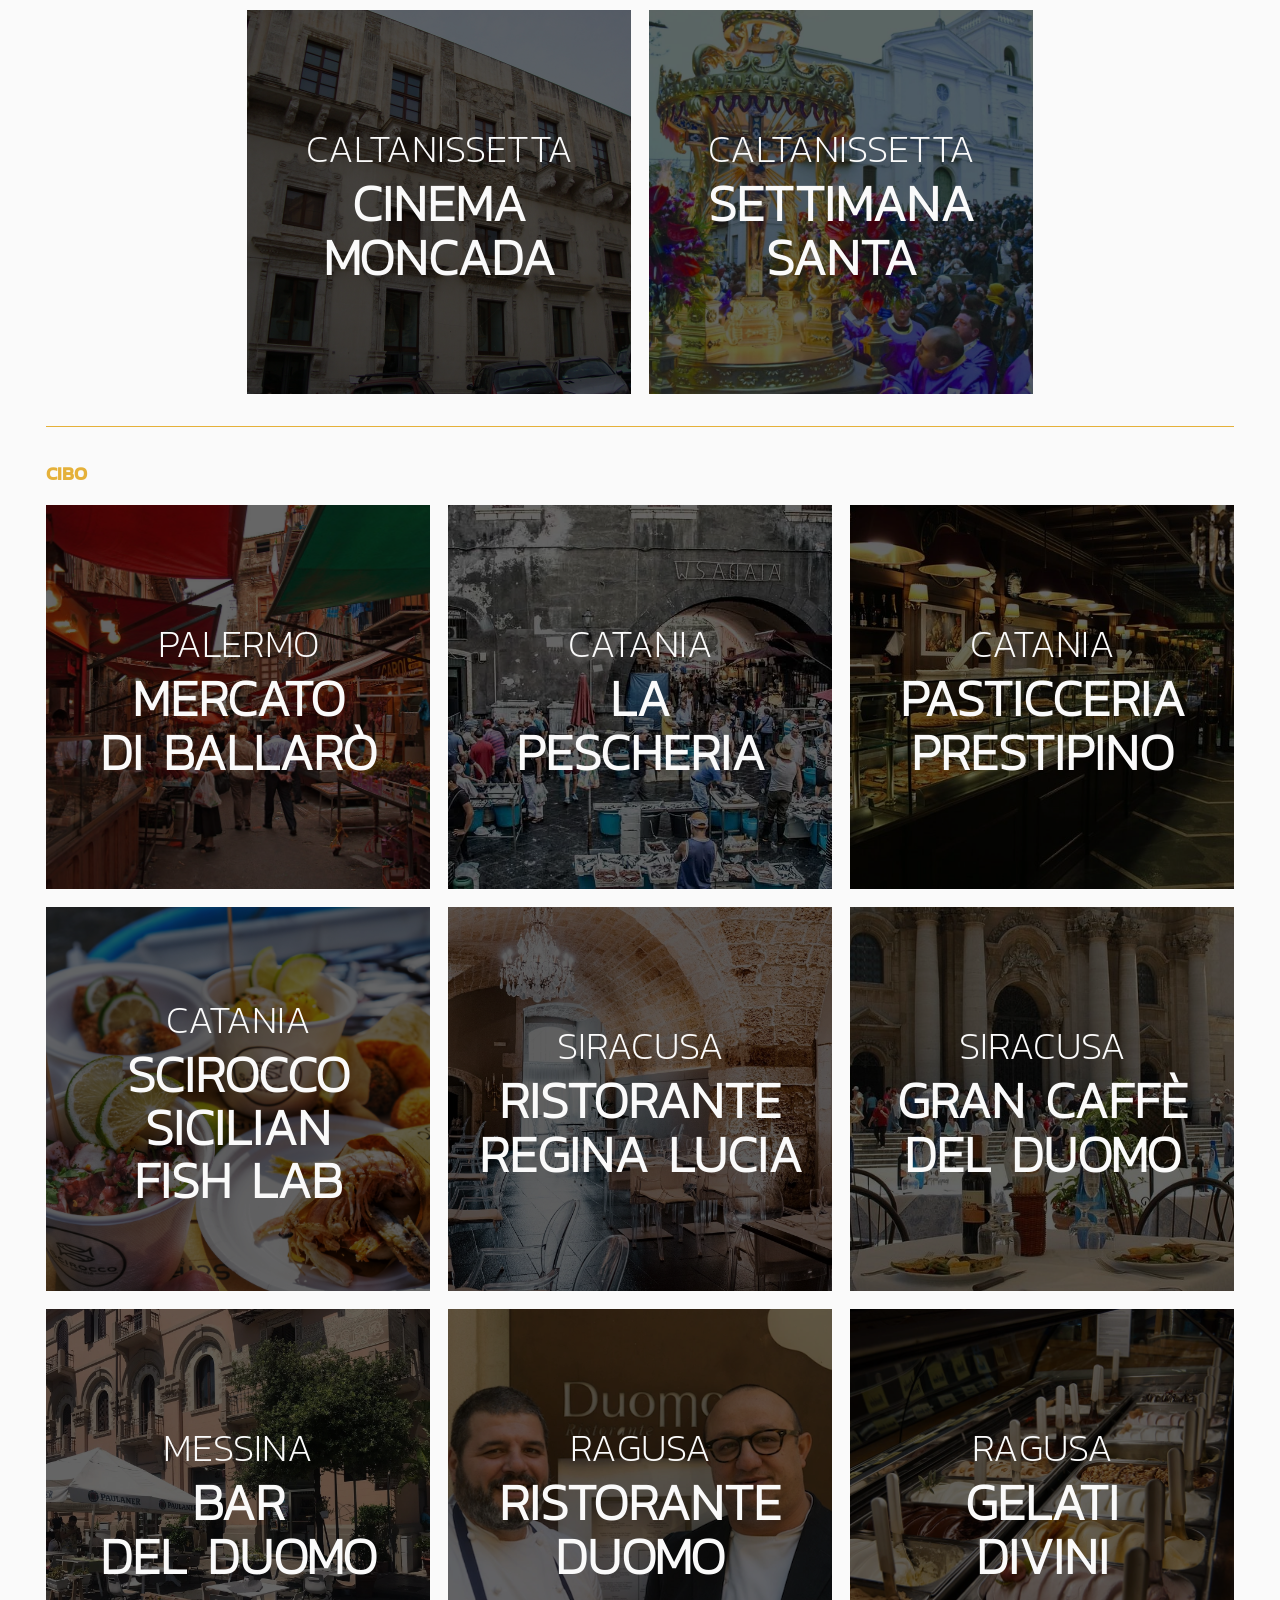
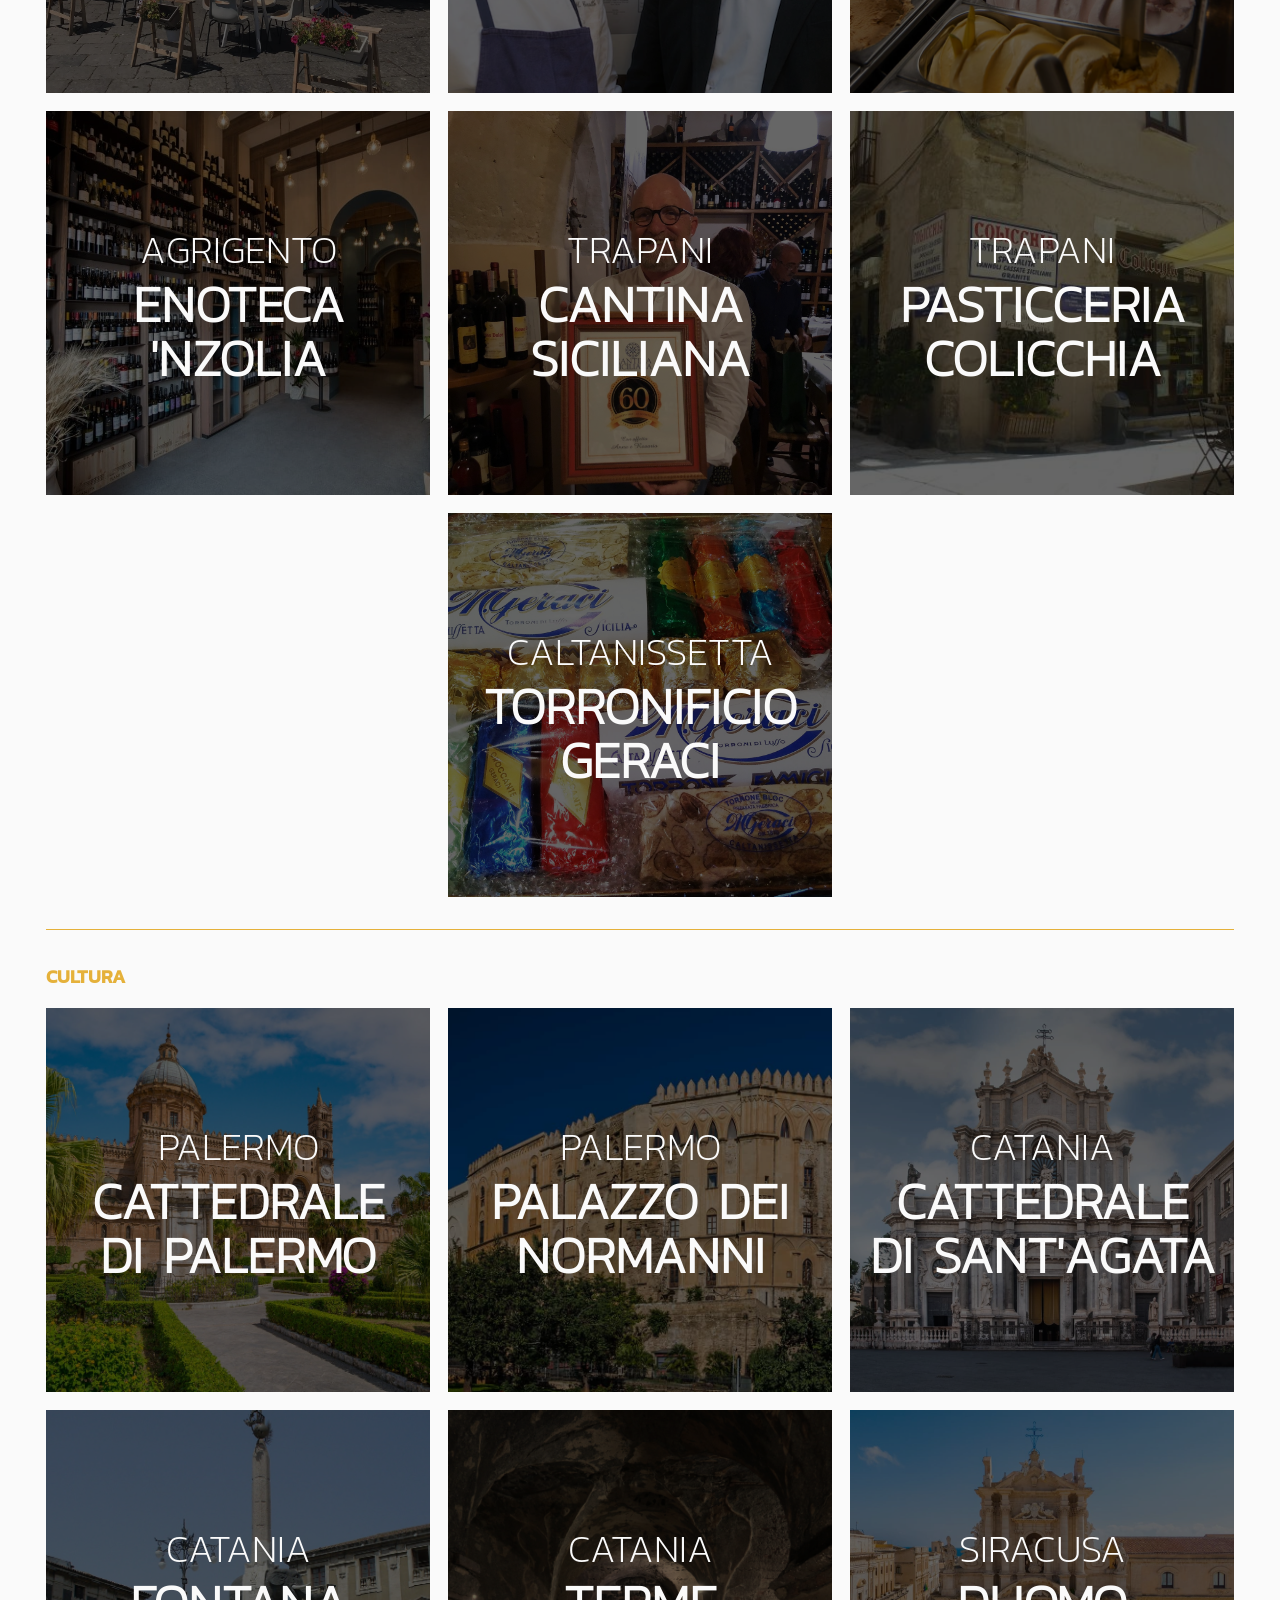
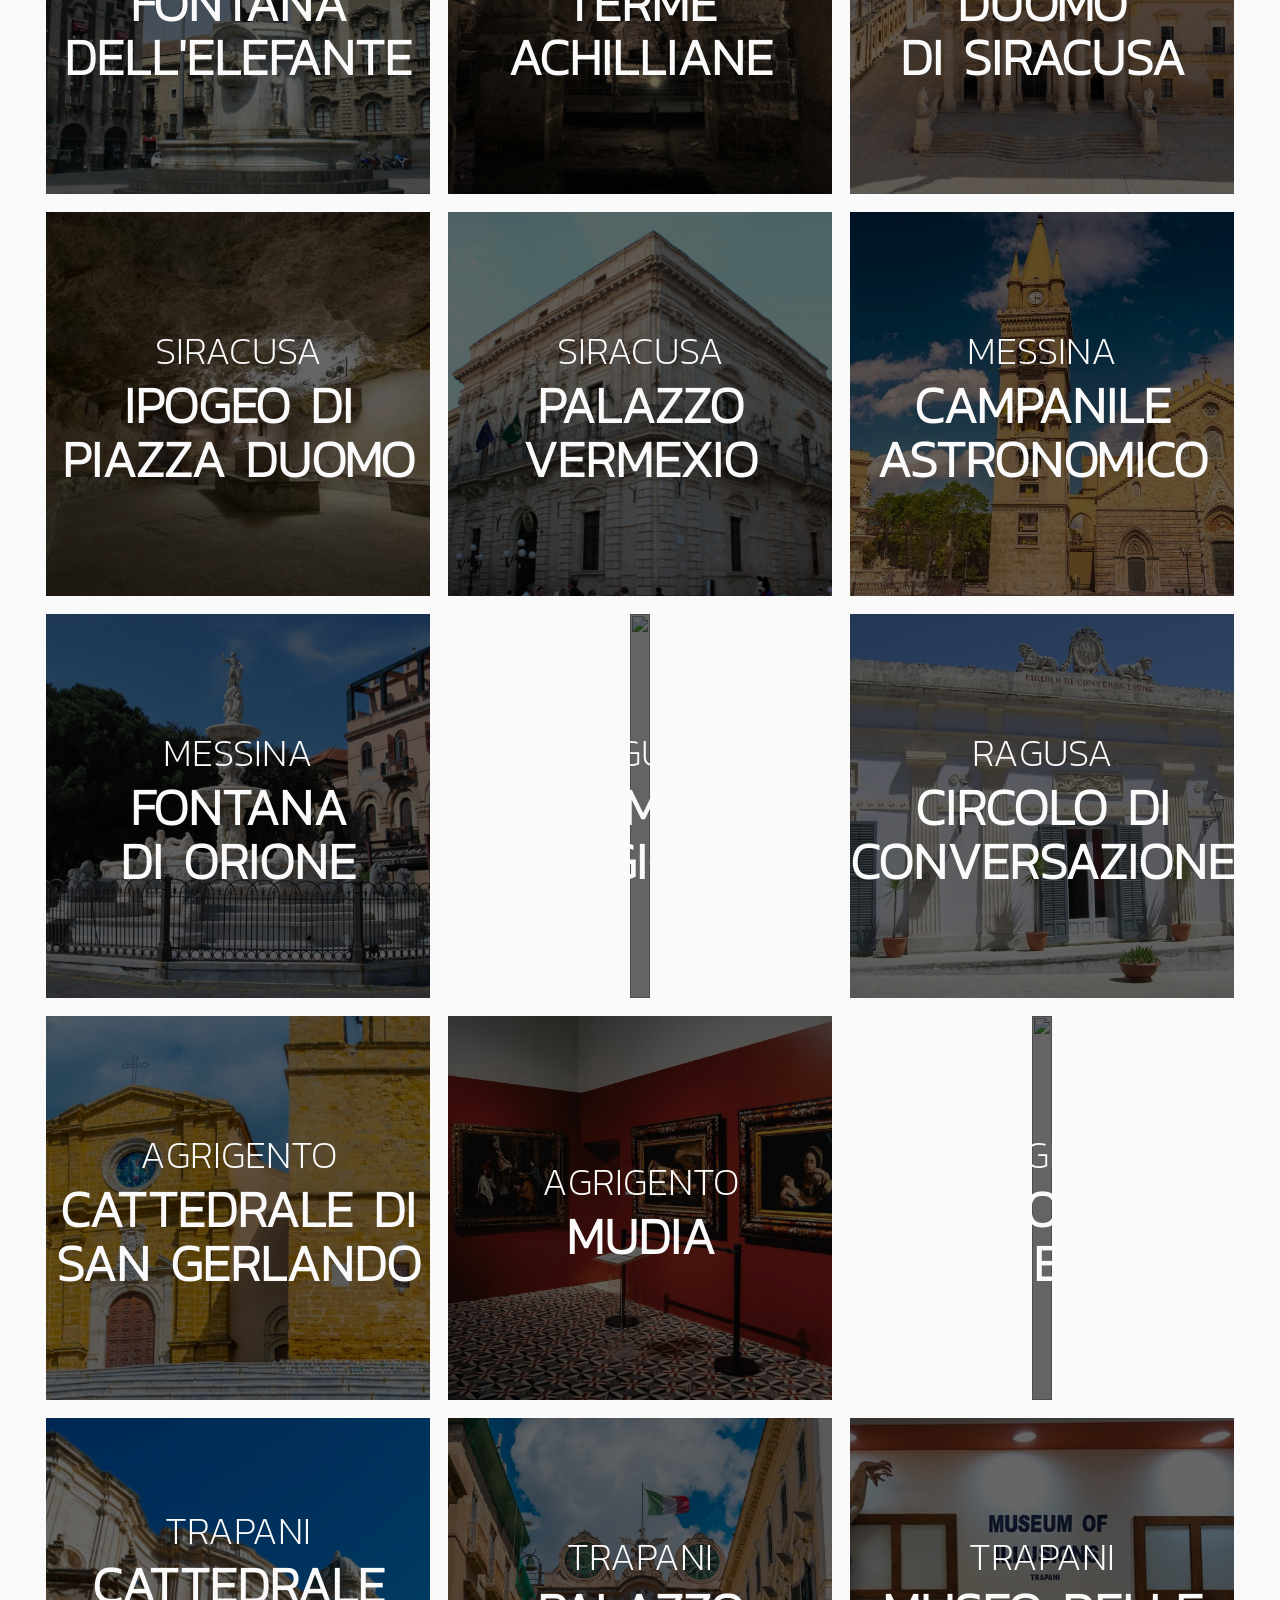
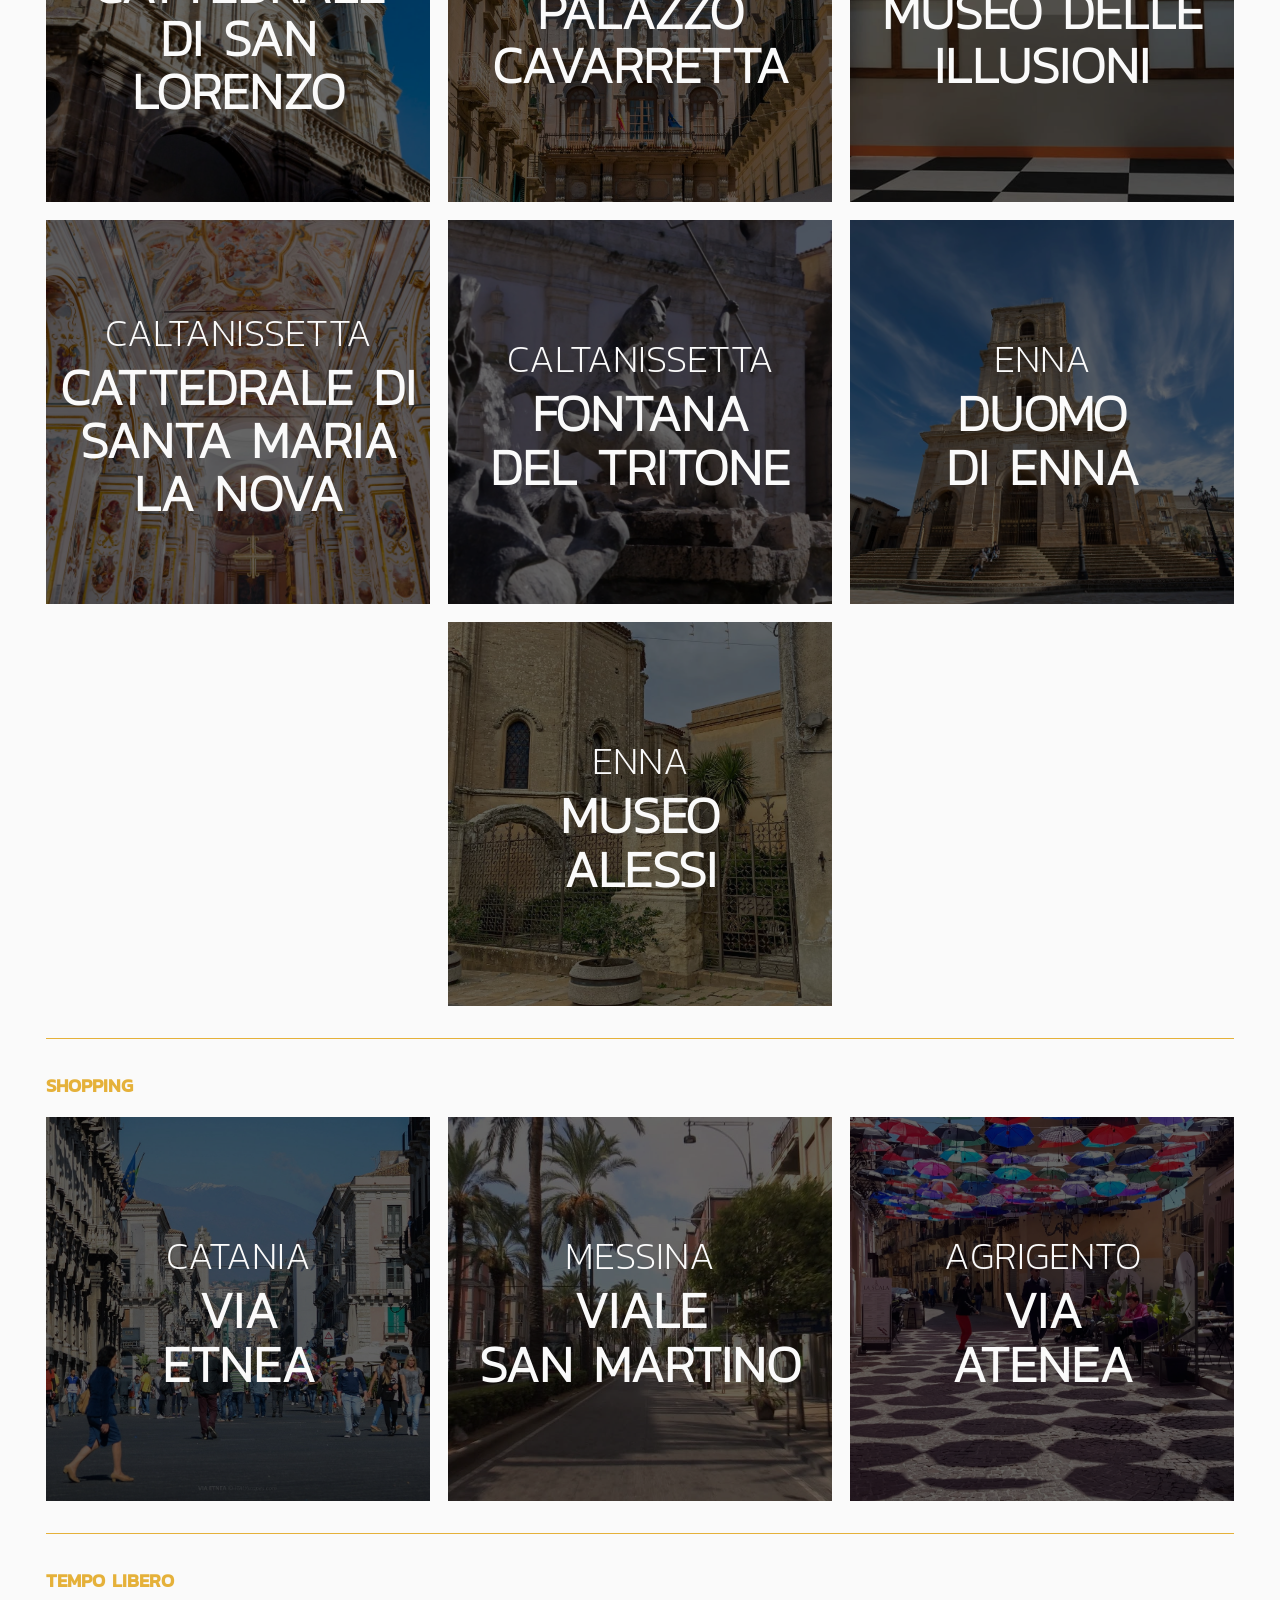
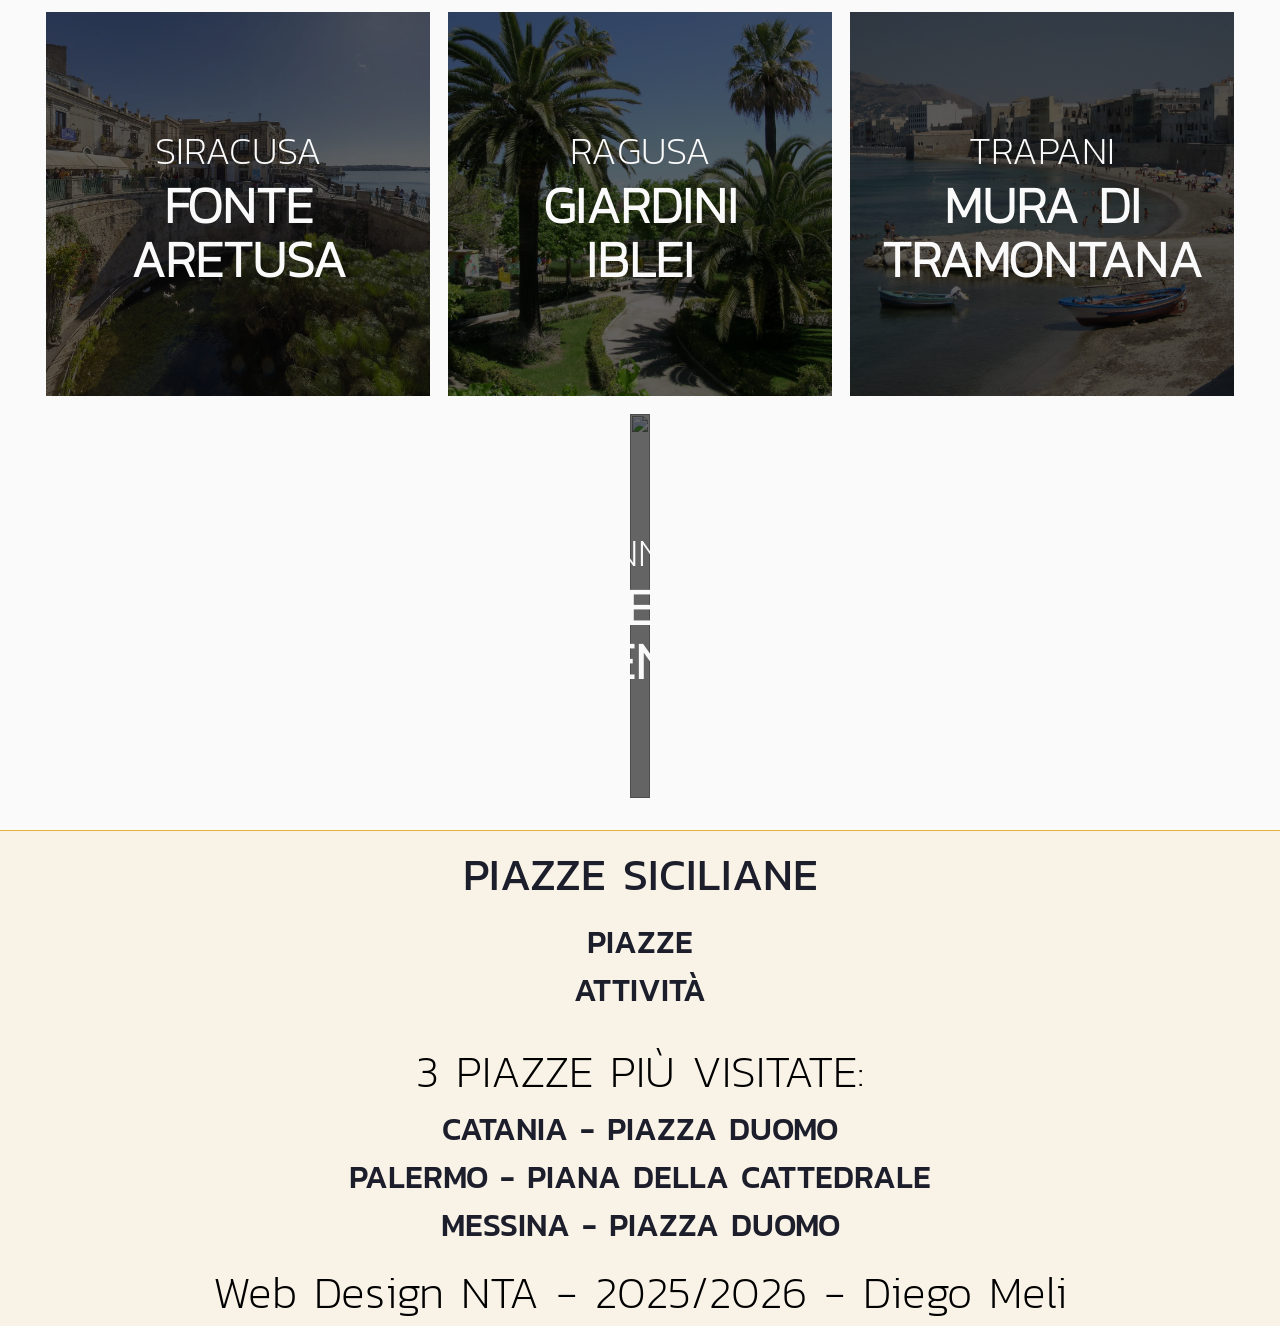
==== commit 9bc65f42: "sito completo" ====
--- a/attivita.html
+++ b/attivita.html
@@ -485,9 +485,9 @@
             </div>
             <div class="footer_link_piazze">
                 <p>3 piazze più visitate:</p>
-                <a href="">Catania - Piazza Duomo</a>
-                <a href="">Palermo - Piazza Duomo</a>
-                <a href="">Messina - Piazza Duomo</a>
+                <a href="piazze/catania_piazza_duomo.html">Catania - Piazza Duomo</a>
+                <a href="piazze/palermo_piana_cattedrale.html">Palermo - Piana della cattedrale</a>
+                <a href="piazze/messina_piazza_duomo.html">Messina - Piazza Duomo</a>
             </div>
         </div>
         <p>Web Design NTA - 2025/2026 - Diego Meli</p>
